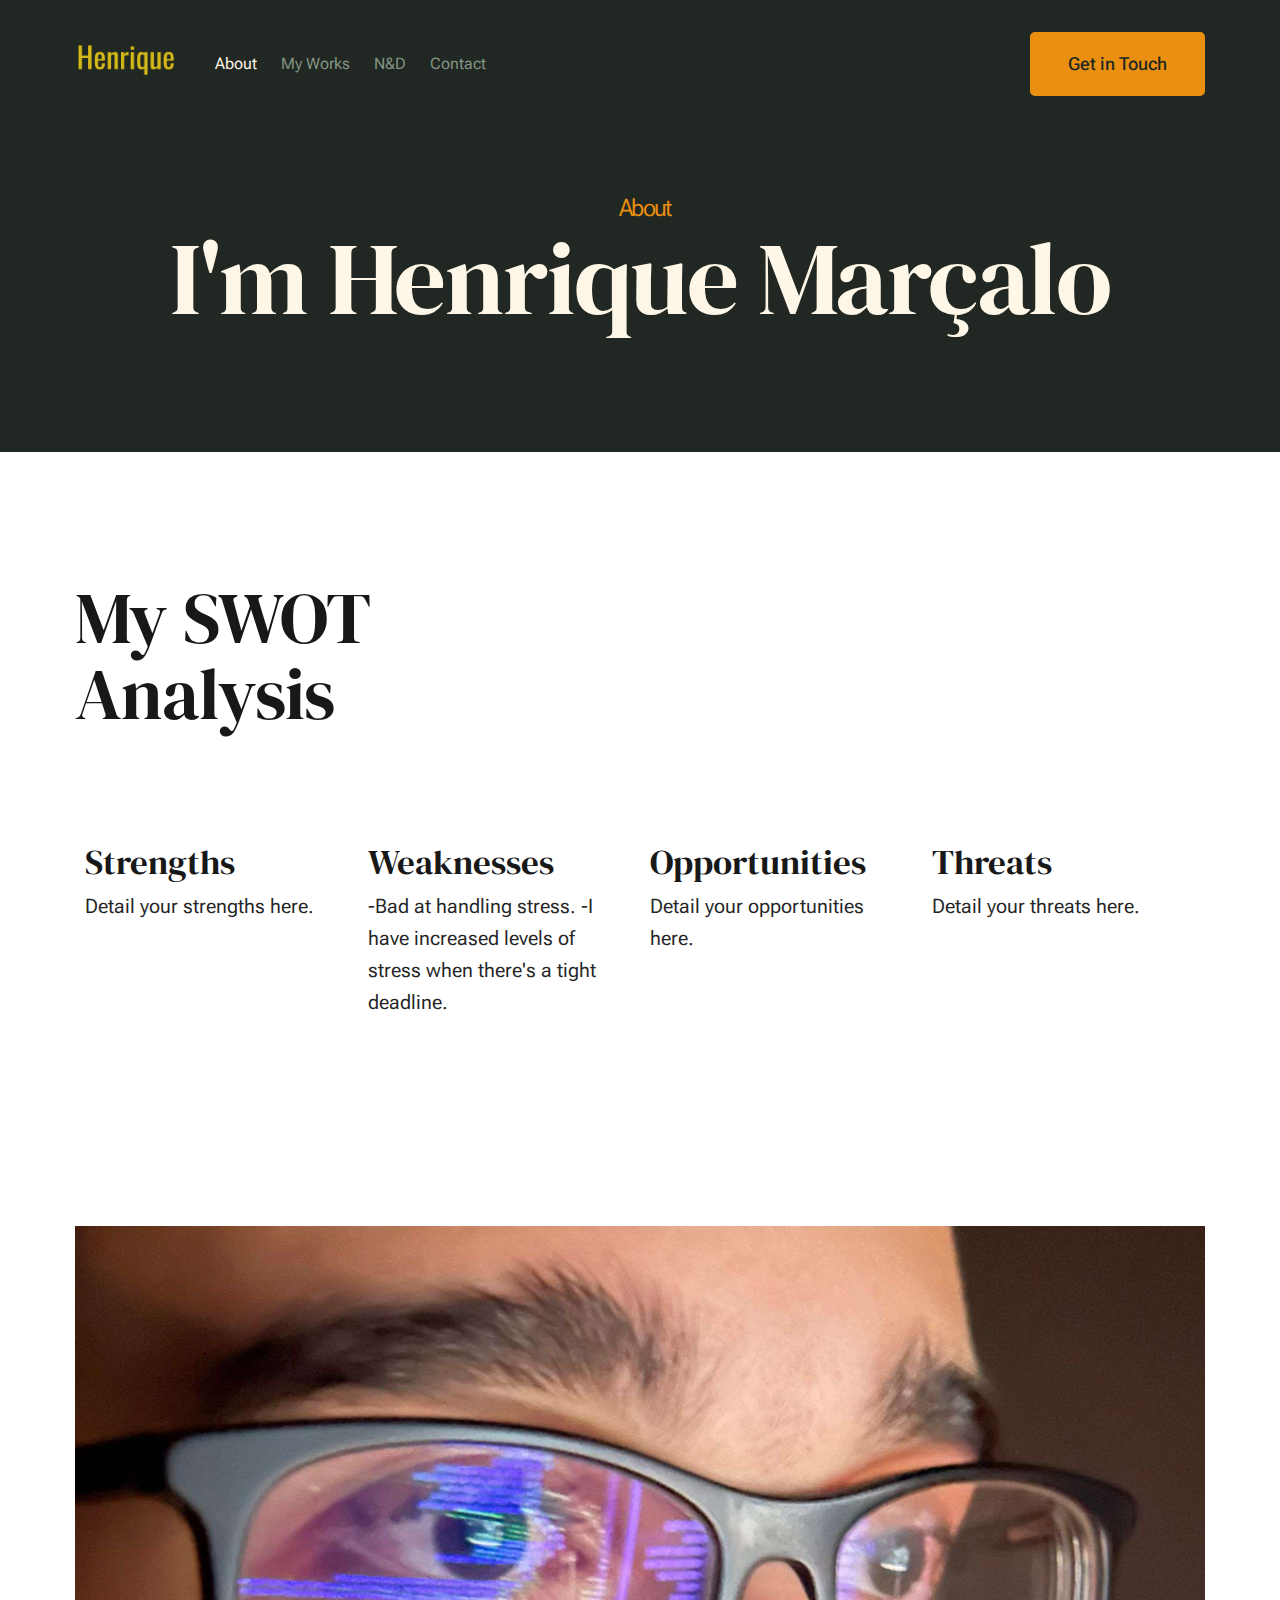
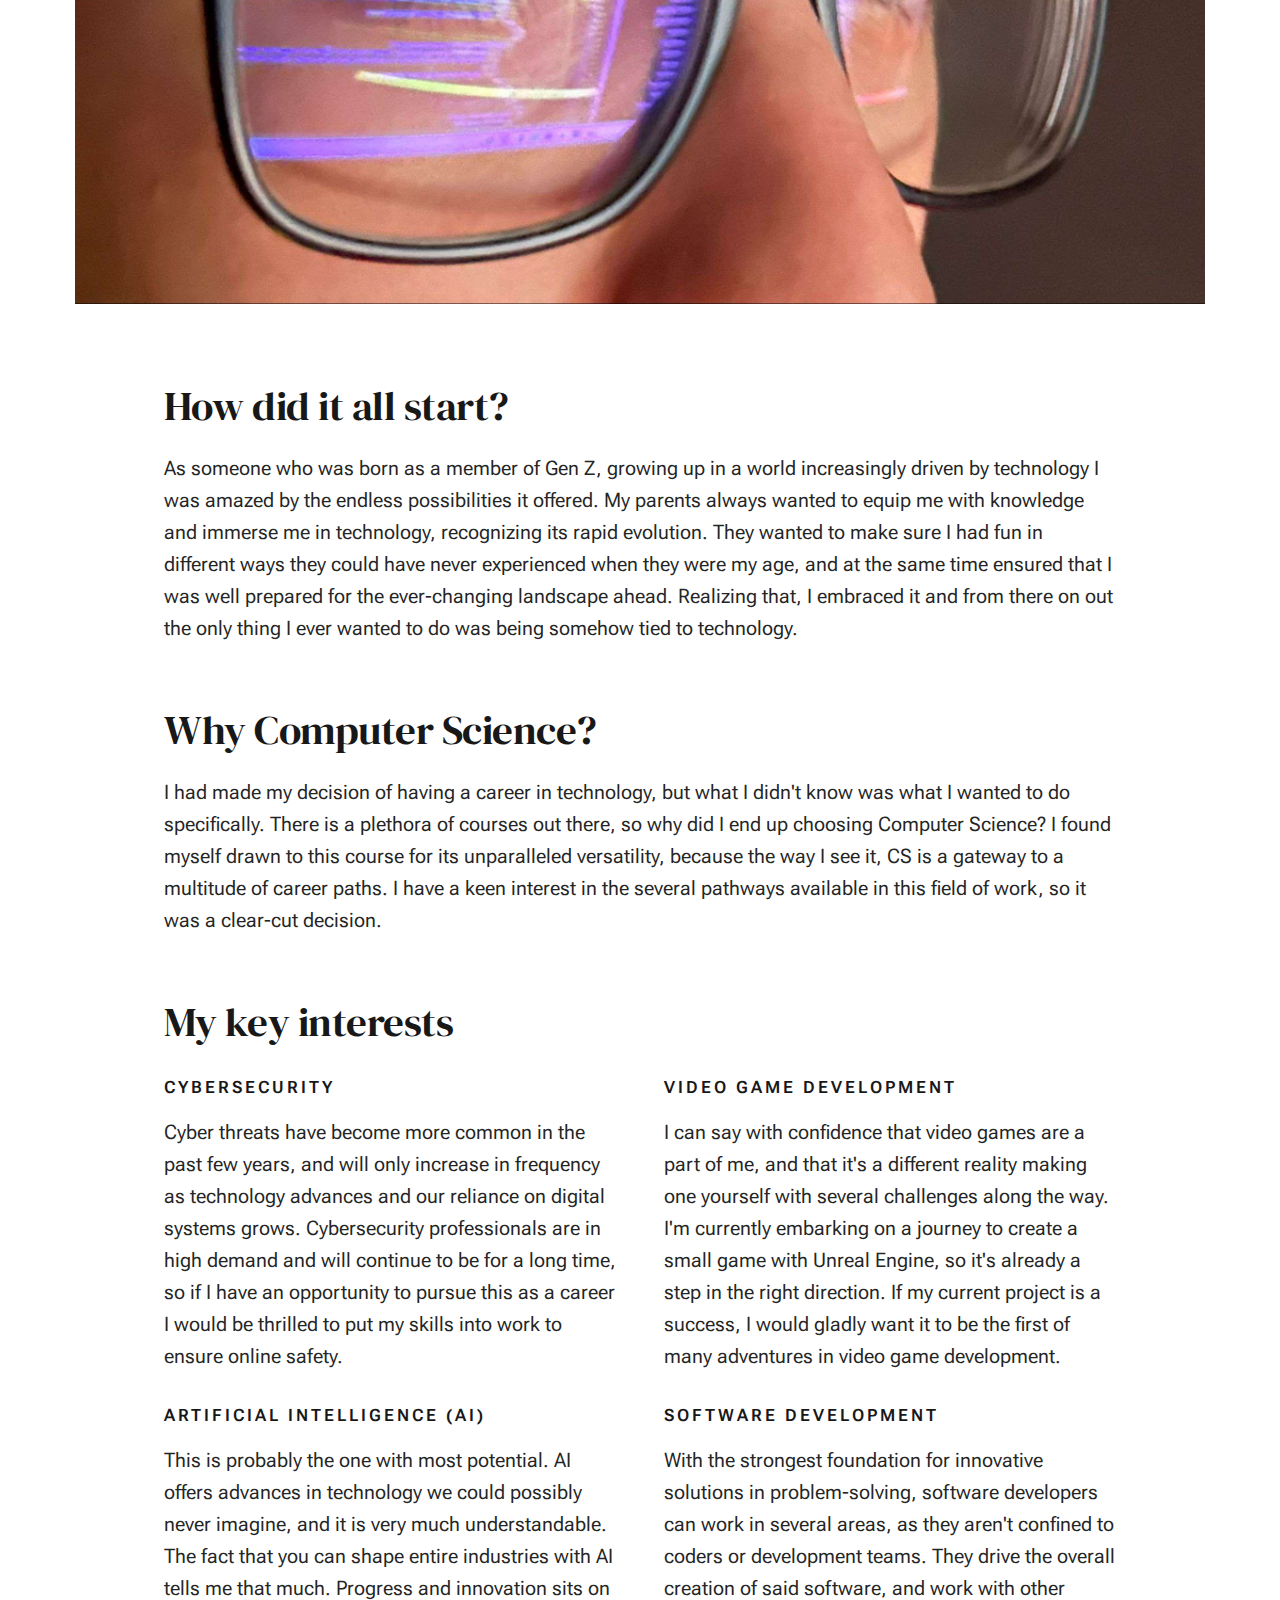
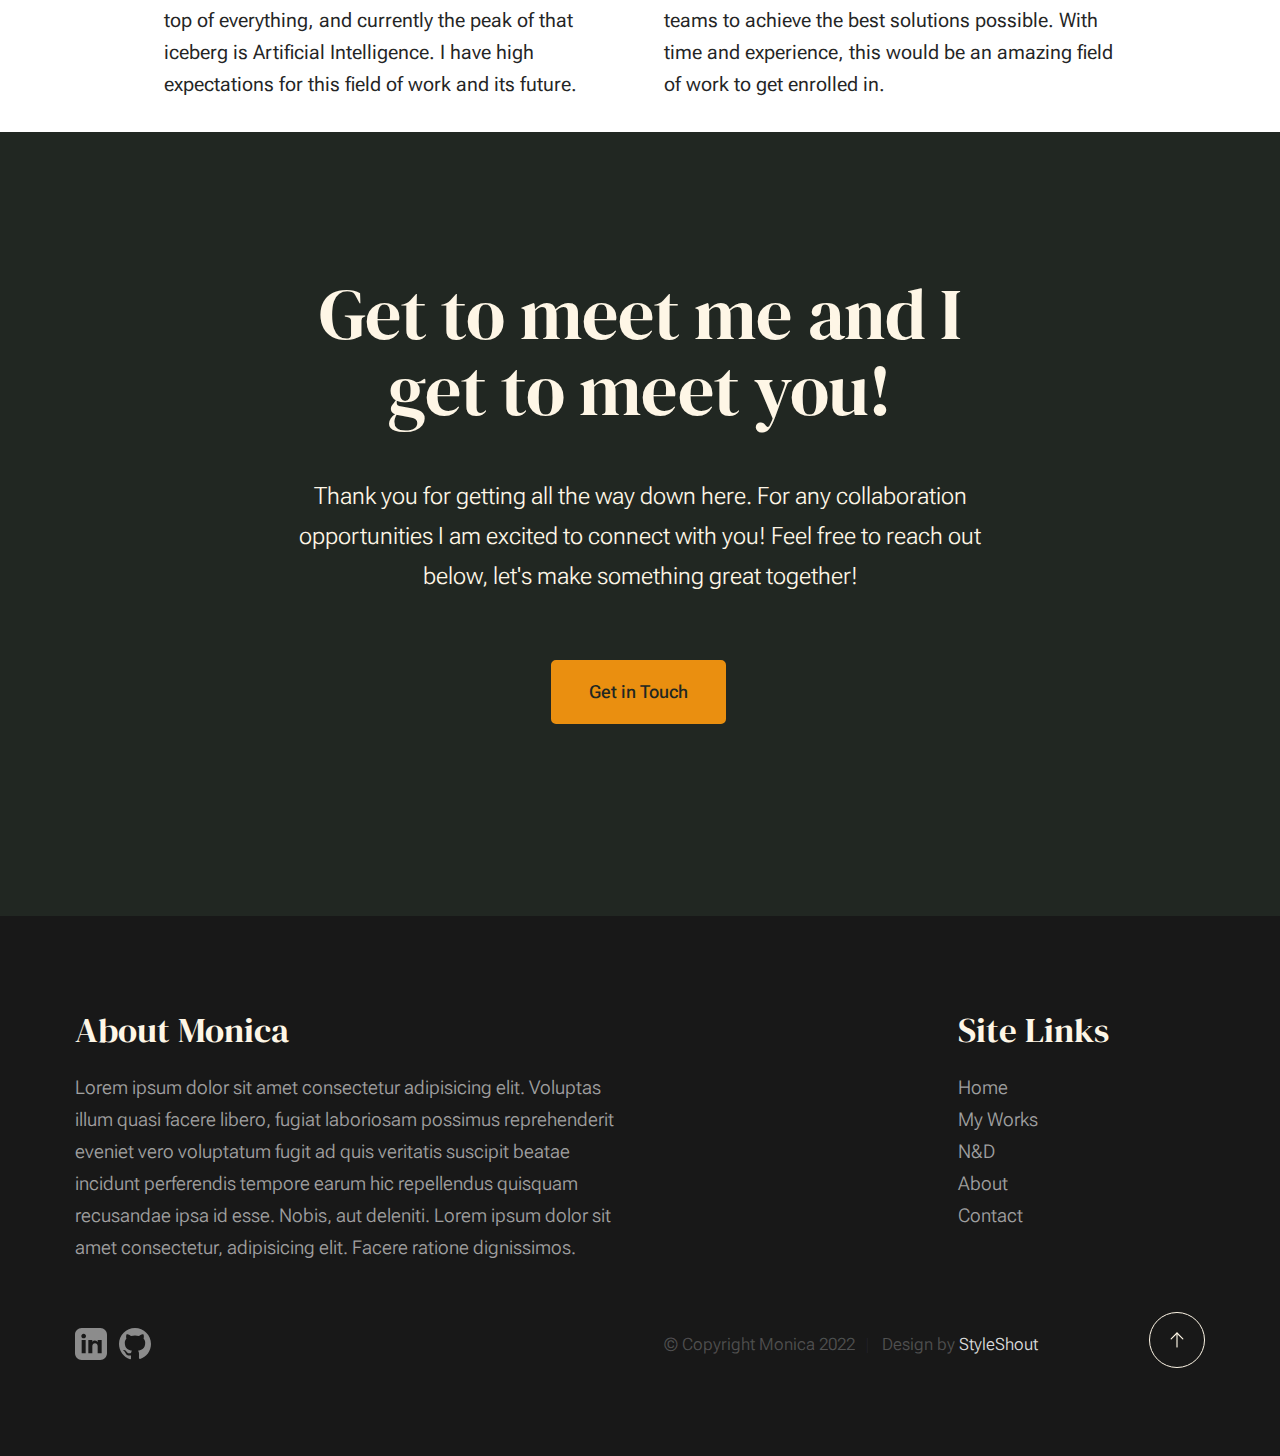
==== about.html @ d7e89bdd "Update about.html" ====
<!DOCTYPE html>
<html lang="en" class="no-js" >
<head>

    <!--- basic page needs
    ================================================== -->
    <meta charset="utf-8">
    <meta name="viewport" content="width=device-width, initial-scale=1">
    <title>About - Henrique</title>

    <script>
        document.documentElement.classList.remove('no-js');
        document.documentElement.classList.add('js');
    </script>

    <!-- CSS
    ================================================== -->
    <link rel="stylesheet" href="css/vendor.css">
    <link rel="stylesheet" href="css/styles.css">

    <!-- favicons
    ================================================== -->
    <link rel="apple-touch-icon" sizes="180x180" href="apple-touch-icon.png">
    <link rel="icon" type="image/png" sizes="32x32" href="favicon-32x32.png">
    <link rel="icon" type="image/png" sizes="16x16" href="favicon-16x16.png">
    <link rel="manifest" href="site.webmanifest">

</head>


<body id="top">


    <!-- preloader
    ================================================== -->
    <div id="preloader">
        <div id="loader" class="dots-fade">
            <div></div>
            <div></div>
            <div></div>
        </div>
    </div>


    <!-- page wrap
    ================================================== -->
    <div id="page" class="s-pagewrap">


        <!-- # site header 
        ================================================== -->
        <header class="s-header">

            <div class="row s-header__inner width-sixteen-col">

                <div class="s-header__block">
                    <div class="s-header__logo">
                        <a class="logo" href="index.html">
                            <img src="logo.png" alt="Homepage">
                        </a>
                    </div>

                    <a class="s-header__menu-toggle" href="#0"><span>Menu</span></a>
                </div> <!-- end s-header__block -->

                <nav class="s-header__nav">
    
                    <ul class="s-header__menu-links">
                        <li class="current"><a href="about.html">About</a></li>
                        <li><a href="services.html">My Works</a></li>
                        <li><a href="blog.html">N&D</a></li>
                        <li><a href="contact.html">Contact</a></li>
                    </ul> <!-- s-header__menu-links -->

                    <div class="s-header__contact">
                        <a href="contact.html" class="btn btn--primary s-header__contact-btn">Get in Touch</a>                        
                    </div> <!-- s-header__contact -->
    
                </nav> <!-- end s-header__nav -->

            </div> <!-- end s-header__inner -->

        </header> <!-- end s-header -->


        <!-- # site main content
        ================================================== -->
      <section id="content" class="s-content">

    <section class="s-pageheader pageheader">
        <div class="row">
            <div class="column xl-12">
                <h1 class="page-title">
                    <span class="page-title__small-type text-pretitle">About</span>
                    I'm Henrique Marçalo
                </h1>
            </div>
        </div>
    </section> <!-- end pageheader --> 
          
   <section id="content" class="s-content">
    <section class="s-pagecontent pagecontent">

        <div class="row pageintro">
            <div class="column xl-6 lg-12">
                <h2 class="text-display-title">My SWOT Analysis</h2>
            </div>
            <div class="column xl-12 lg-12">
                <div class="swot-container">
                    <div class="swot-column">
                        <h3>Strengths</h3>
                        <p>Detail your strengths here.</p>
                    </div>
                    <div class="swot-column">
                        <h3>Weaknesses</h3>
                        <p>-Bad at handling stress.
                           -I have increased levels of stress
                            when there's a tight deadline.
                        </p>
                    </div>
                    <div class="swot-column">
                        <h3>Opportunities</h3>
                        <p>Detail your opportunities here.</p>
                    </div>
                    <div class="swot-column">
                        <h3>Threats</h3>
                        <p>Detail your threats here.</p>
                    </div>
                </div>
            </div>                       
        </div> <!-- end pageintro -->   
</section> <!-- end content -->

<style>
    .swot-container {
        display: flex;
        justify-content: space-between;
    }
    .swot-column {
        flex: 1;
        margin: 0 10px;
    }
    .swot-column h3 {
        margin-bottom: 10px;
    }
</style>
       </section> <!-- end pagecontent -->
                    
                    <div class="row pagemedia">
                        <d class="column xl-12">
                            <figure class="page-media">                                
                                <img src="code-1200.jpg" 
                                     srcset="code-2400.jpg 2400w, 
                                             code-1200.jpg 1200w, 
                                             code-600.jpg 600w" sizes="(max-width: 2400px) 100vw, 2400px" alt="">
                            </figure>
                        </d>
                    </div> <!-- end pagemedia -->

                    <div class="row width-narrower pagemain">
                        <div class="column xl-12"> 

                            <h2>How did it all start?</h2>
                            <p>
                            As someone who was born as a member of Gen Z, growing up in a world increasingly driven by technology I was amazed by the endless possibilities it offered.
                            My parents always wanted to equip me with knowledge and immerse me in technology, recognizing its rapid evolution. They wanted to make sure I had fun in
                            different ways they could have never experienced when they were my age, and at the same time ensured that I was well prepared for the ever-changing landscape ahead. 
                            Realizing that, I embraced it and from there on out the only thing I ever wanted to do was being somehow tied to technology.
                            </p>

                            
                            <h2>Why Computer Science?</h2>
                            <p>
                            I had made my decision of having a career in technology, but what I didn't know was what I wanted to do specifically. There is a plethora 
                            of courses out there, so why did I end up choosing Computer Science? I found myself drawn to this course for its unparalleled 
                            versatility, because the way I see it, CS is a gateway to a multitude of career paths. I have a keen interest in the several
                            pathways available in this field of work, so it was a clear-cut decision.
                            </p>
                            
                            <h2 class="u-add-bottom">My key interests</h2>

                            <div class="grid-list-items list-items">
                                <div class="grid-list-items__item list-items__item u-remove-bottom">
                                    <div class="list-items__item-header">
                                        <h6 class="list-items__item-small-title">Cybersecurity</h6>
                                    </div>
                                    <p>
                                    Cyber threats have become more common in the past few years, and will only increase in frequency
                                    as technology advances and our reliance on digital systems grows. Cybersecurity professionals are
                                    in high demand and will continue to be for a long time, so if I have an opportunity to pursue this as
                                    a career I would be thrilled to put my skills into work to ensure online safety.
                                    </p>
                                </div>
                                <div class="grid-list-items__item list-items__item u-remove-bottom">
                                    <div class="list-items__item-header">
                                        <h6 class="list-items__item-small-title">Video game Development</h6>
                                    </div>
                                    <p> 
                                    I can say with confidence that video games are a part of me, and that it's a different reality making one yourself with several challenges along the way.
                                    I'm currently embarking on a journey to create a small game with Unreal Engine, so it's already a step in the right
                                    direction. If my current project is a success, I would gladly want it to be the first of
                                    many adventures in video game development. 
                                    </p>
                                </div>
                                <div class="grid-list-items__item list-items__item u-remove-bottom">
                                    <div class="list-items__item-header">
                                        <h6 class="list-items__item-small-title">Artificial Intelligence (AI)</h6>
                                    </div>
                                    <p>
                                    This is probably the one with most potential. AI offers advances in technology we could possibly never imagine, and it is very much
                                    understandable. The fact that you can shape entire industries with AI tells me that much. Progress and innovation sits
                                    on top of everything, and currently the peak of that iceberg is Artificial Intelligence. I have high expectations for this field
                                    of work and its future. 
                                    </p>
                                </div>
                                <div class="grid-list-items__item list-items__item u-remove-bottom">
                                    <div class="list-items__item-header">
                                        <h6 class="list-items__item-small-title">Software Development</h6>
                                    </div>
                                    <p>
                                    With the strongest foundation for innovative solutions in problem-solving, software developers can work in several areas, 
                                    as they aren't confined to coders or development teams. They drive the overall creation of said software, and work with other teams
                                    to achieve the best solutions possible. With time and experience, this would be an amazing field of work to get enrolled in.    
                                    </p>
                                </div>
                            </div> <!--grid-list-items -->
                        </div> <!-- end grid-block-->
                    </div> <!-- end pagemain -->
                </section> <!-- pagecontent -->

        <section id="cta" class="s-cta">

            <div class="row row-x-center text-center">
                <div class="column xl-8 lg-12">

                    <div class="s-cta__content">
                        <h2 class="text-display-title">
                        Get to meet me and I get to meet you!
                        </h2>
                        <p class="lead">
                        Thank you for getting all the way down here. For any collaboration opportunities I am excited to connect with you! Feel free to reach out below, let's make something great together!
                            <p>
                            </br>
                            <a href="contact.html" class="btn btn--primary">Get in Touch</a>
                    </div>
                </div>
            </div>
          </br>
        </section> <!-- end s-cta -->
        <!-- # footer 
        ================================================== -->
        <footer class="s-footer">
            <div class="row s-footer__content">
                <div class="column xl-9 lg-9 md-12 s-footer__block s-footer__about">                    
                    <h3>About Monica</h3>
                    <p>
                    Lorem ipsum dolor sit amet consectetur adipisicing elit. Voluptas illum quasi facere libero, 
                    fugiat laboriosam possimus reprehenderit eveniet vero voluptatum fugit ad quis veritatis suscipit beatae 
                    incidunt perferendis tempore earum hic repellendus quisquam recusandae ipsa id esse. Nobis, aut deleniti.
                    Lorem ipsum dolor sit amet consectetur, adipisicing elit. Facere ratione dignissimos.
                    </p>               
                </div>                
                <div class="column xl-3 lg-3 md-6 s-footer__block s-footer__about">
                    <h3>Site Links</h3>
                    <ul class="link-list">
                        <li><a href="index.html">Home</a></li>
                        <li><a href="services.html">My Works</a></li>
                        <li><a href="blog.html">N&D</a></li>
                        <li><a href="about.html">About</a></li>
                        <li><a href="contact.html">Contact</a></li>
                    </ul>
                </div>
             </div>        
            <div class="row s-footer__bottom">
                <div class="column xl-6 lg-12">
                    <ul class="s-footer__social social-list">
                        </li>
                        <li>
                            <a href="https://www.linkedin.com/in/henrique-marçalo-28385030a">
                                <svg xmlns="http://www.w3.org/2000/svg" viewBox="0 0 24 24" width="24" height="24" fill="#0077B5">
                                <path d="M19 0h-14c-2.76 0-5 2.24-5 5v14c0 2.76 2.24 5 5 5h14c2.76 0 5-2.24 5-5v-14c0-2.76-2.24-5-5-5zm-11 19h-3v-10h3v10zm-1.5-11.25c-.97 0-1.75-.78-1.75-1.75s.78-1.75 1.75-1.75 1.75.78 1.75 1.75-.78 1.75-1.75 1.75zm13.5 11.25h-3v-5.5c0-1.1-.9-2-2-2s-2 .9-2 2v5.5h-3v-10h3v1.5c.9-1.4 2.64-1.5 4 0v-1.5h3v10z"/>
                                </svg>
                                <span class="u-screen-reader-text">Linkedin</span>
                            </a>
                        </li>
                        <li>
                            <a href="https://github.com/HenriqueMarcalo">
                                <svg xmlns="http://www.w3.org/2000/svg" viewBox="0 0 24 24" width="24" height="24" fill="#181717">
                                <path d="M12 0C5.37 0 0 5.37 0 12c0 5.3 3.438 9.8 8.205 11.387.6.112.82-.262.82-.583 0-.287-.012-1.243-.017-2.252-3.338.727-4.042-1.61-4.042-1.61-.546-1.388-1.333-1.758-1.333-1.758-1.09-.745.082-.73.082-.73 1.205.085 1.84 1.238 1.84 1.238 1.07 1.835 2.807 1.305 3.492.998.108-.776.418-1.306.762-1.606-2.665-.3-5.467-1.334-5.467-5.933 0-1.31.47-2.382 1.236-3.222-.124-.303-.536-1.523.117-3.176 0 0 1.008-.322 3.3 1.23.96-.267 1.984-.4 3.005-.404 1.02.004 2.045.137 3.005.404 2.29-1.552 3.297-1.23 3.297-1.23.655 1.653.243 2.873.12 3.176.77.84 1.235 1.912 1.235 3.222 0 4.61-2.806 5.63-5.478 5.922.43.372.815 1.102.815 2.222 0 1.606-.014 2.896-.014 3.29 0 .324.216.698.825.581C20.565 21.796 24 17.297 24 12 24 5.37 18.63 0 12 0z"/>
                                </svg>
                                <span class="u-screen-reader-text">GitHub</span>
                            </a>
                        </li>
                        </li>
                    </ul> <!-- end s-footer__social -->
                </div>
                <div class="column xl-6 lg-12">
                    <p class="ss-copyright">
                        <span>© Copyright Monica 2022</span> 
                        <span>Design by <a href="https://www.styleshout.com/">StyleShout</a></span>
                    </p>
                </div>

                <div class="ss-go-top">
                    <a class="smoothscroll" title="Back to Top" href="#top">
                        <svg xmlns="http://www.w3.org/2000/svg" viewBox="0 0 24 24" width="36" height="36" fill="none" stroke="#ffffff" stroke-width="1" stroke-linecap="round" stroke-linejoin="round">&lt;!--!  Atomicons Free 1.00 by @atisalab License - https://atomicons.com/license/ (Icons: CC BY 4.0) Copyright 2021 Atomicons --&gt;<polyline points="17 11 12 6 7 11"></polyline><line x1="12" y1="18" x2="12" y2="6"></line></svg>
                    </a>
                </div> <!-- end ss-go-top -->
            </div>      
        </footer> <!-- end s-footer -->
    </div> <!-- end page-wrap -->

    <!-- Java Script
    ================================================== -->
    <script src="js/plugins.js"></script>
    <script src="js/main.js"></script>

</body>
</html>
---- css/vendor.css ----
/* ===================================================================
 * Monica Third-party Stylesheets
 * Template Ver. 1.0.0
 * 12-13-2022
 * -------------------------------------------------------------------
 *
 * TOC:
 * # PrismJS
 * # Swiper
 *
 * ------------------------------------------------------------------- */


/* ===================================================================
 * # PrismJS 1.20.0
 *   https://prismjs.com/download.html#themes=prism-okaidia&languages=markup+css+clike+javascript+markup-templating+php 
 *   
 *   okaidia theme for JavaScript, CSS and HTML
 *   Loosely based on Monokai textmate theme by http://www.monokai.nl/
 *   @author ocodia
 * ------------------------------------------------------------------- */
code[class*=language-],
pre[class*=language-] {
  color          : #f8f8f2;
  background     : none;
  text-shadow    : 0 1px rgba(0, 0, 0, 0.3);
  font-family    : var(--font-mono);
  font-size      : calc(var(--text-size) * 0.9444);
  text-align     : left;
  white-space    : pre;
  word-spacing   : normal;
  word-break     : normal;
  word-wrap      : normal;
  line-height    : var(--vspace-1);
  -moz-tab-size  : 4;
  -o-tab-size    : 4;
  tab-size       : 4;
  -webkit-hyphens: none;
  -ms-hyphens    : none;
  hyphens        : none;
}

/* Code blocks */
pre[class*=language-] {
  padding : var(--vspace-0_5) 0 var(--vspace-1);
  margin  : var(--vspace-1) 0;
  overflow: auto;
}

:not(pre)>code[class*=language-],
pre[class*=language-] {
  background: #272822;
}

/* Inline code */
:not(pre)>code[class*=language-] {
  padding    : 0.1em;
  white-space: normal;
}

.token.comment,
.token.prolog,
.token.doctype,
.token.cdata {
  color: slategray;
}

.token.punctuation {
  color: #f8f8f2;
}

.token.namespace {
  opacity: 0.7;
}

.token.property,
.token.tag,
.token.constant,
.token.symbol,
.token.deleted {
  color: #f92672;
}

.token.boolean,
.token.number {
  color: #ae81ff;
}

.token.selector,
.token.attr-name,
.token.string,
.token.char,
.token.builtin,
.token.inserted {
  color: #a6e22e;
}

.token.operator,
.token.entity,
.token.url,
.language-css .token.string,
.style .token.string,
.token.variable {
  color: #f8f8f2;
}

.token.atrule,
.token.attr-value,
.token.function,
.token.class-name {
  color: #e6db74;
}

.token.keyword {
  color: #66d9ef;
}

.token.regex,
.token.important {
  color: #fd971f;
}

.token.important,
.token.bold {
  font-weight: bold;
}

.token.italic {
  font-style: italic;
}

.token.entity {
  cursor: help;
}



/* ===================================================================
 * # Swiper 6.4.5
 *   Most modern mobile touch slider and framework with hardware accelerated transitions
 *   https://swiperjs.com
 *
 *   Copyright 2014-2020 Vladimir Kharlampidi
 *
 *   Released under the MIT License
 *
 *   Released on: December 18, 2020
 * ------------------------------------------------------------------- */
@font-face {
  font-family: "swiper-icons";
  src        : url("data:application/font-woff;charset=utf-8;base64, [base64]//wADZ2x5ZgAAAywAAADMAAAD2MHtryVoZWFkAAABbAAAADAAAAA2E2+eoWhoZWEAAAGcAAAAHwAAACQC9gDzaG10eAAAAigAAAAZAAAArgJkABFsb2NhAAAC0AAAAFoAAABaFQAUGG1heHAAAAG8AAAAHwAAACAAcABAbmFtZQAAA/gAAAE5AAACXvFdBwlwb3N0AAAFNAAAAGIAAACE5s74hXjaY2BkYGAAYpf5Hu/j+W2+MnAzMYDAzaX6QjD6/4//Bxj5GA8AuRwMYGkAPywL13jaY2BkYGA88P8Agx4j+/8fQDYfA1AEBWgDAIB2BOoAeNpjYGRgYNBh4GdgYgABEMnIABJzYNADCQAACWgAsQB42mNgYfzCOIGBlYGB0YcxjYGBwR1Kf2WQZGhhYGBiYGVmgAFGBiQQkOaawtDAoMBQxXjg/wEGPcYDDA4wNUA2CCgwsAAAO4EL6gAAeNpj2M0gyAACqxgGNWBkZ2D4/wMA+xkDdgAAAHjaY2BgYGaAYBkGRgYQiAHyGMF8FgYHIM3DwMHABGQrMOgyWDLEM1T9/w8UBfEMgLzE////P/5//f/V/xv+r4eaAAeMbAxwIUYmIMHEgKYAYjUcsDAwsLKxc3BycfPw8jEQA/[base64]/uznmfPFBNODM2K7MTQ45YEAZqGP81AmGGcF3iPqOop0r1SPTaTbVkfUe4HXj97wYE+yNwWYxwWu4v1ugWHgo3S1XdZEVqWM7ET0cfnLGxWfkgR42o2PvWrDMBSFj/IHLaF0zKjRgdiVMwScNRAoWUoH78Y2icB/yIY09An6AH2Bdu/UB+yxopYshQiEvnvu0dURgDt8QeC8PDw7Fpji3fEA4z/PEJ6YOB5hKh4dj3EvXhxPqH/SKUY3rJ7srZ4FZnh1PMAtPhwP6fl2PMJMPDgeQ4rY8YT6Gzao0eAEA409DuggmTnFnOcSCiEiLMgxCiTI6Cq5DZUd3Qmp10vO0LaLTd2cjN4fOumlc7lUYbSQcZFkutRG7g6JKZKy0RmdLY680CDnEJ+UMkpFFe1RN7nxdVpXrC4aTtnaurOnYercZg2YVmLN/d/gczfEimrE/fs/bOuq29Zmn8tloORaXgZgGa78yO9/cnXm2BpaGvq25Dv9S4E9+5SIc9PqupJKhYFSSl47+Qcr1mYNAAAAeNptw0cKwkAAAMDZJA8Q7OUJvkLsPfZ6zFVERPy8qHh2YER+3i/BP83vIBLLySsoKimrqKqpa2hp6+jq6RsYGhmbmJqZSy0sraxtbO3sHRydnEMU4uR6yx7JJXveP7WrDycAAAAAAAH//wACeNpjYGRgYOABYhkgZgJCZgZNBkYGLQZtIJsFLMYAAAw3ALgAeNolizEKgDAQBCchRbC2sFER0YD6qVQiBCv/H9ezGI6Z5XBAw8CBK/m5iQQVauVbXLnOrMZv2oLdKFa8Pjuru2hJzGabmOSLzNMzvutpB3N42mNgZGBg4GKQYzBhYMxJLMlj4GBgAYow/P/PAJJhLM6sSoWKfWCAAwDAjgbRAAB42mNgYGBkAIIbCZo5IPrmUn0hGA0AO8EFTQAA") format("woff");
  font-weight: 400;
  font-style : normal;
}

:root {
  --swiper-theme-color: #007aff;
}

.swiper-container {
  margin-left : auto;
  margin-right: auto;
  position    : relative;
  overflow    : hidden;
  list-style  : none;
  padding     : 0;
  /* Fix of Webkit flickering */
  z-index     : 1;
}

.swiper-container-vertical>.swiper-wrapper {
  flex-direction: column;
}

.swiper-wrapper {
  position           : relative;
  width              : 100%;
  height             : 100%;
  z-index            : 1;
  display            : flex;
  transition-property: transform;
  box-sizing         : content-box;
}

.swiper-container-android .swiper-slide,
.swiper-wrapper {
  transform: translate3d(0px, 0, 0);
}

.swiper-container-multirow>.swiper-wrapper {
  flex-wrap: wrap;
}

.swiper-container-multirow-column>.swiper-wrapper {
  flex-wrap     : wrap;
  flex-direction: column;
}

.swiper-container-free-mode>.swiper-wrapper {
  transition-timing-function: ease-out;
  margin                    : 0 auto;
}

.swiper-slide {
  flex-shrink        : 0;
  width              : 100%;
  height             : 100%;
  position           : relative;
  transition-property: transform;
}

.swiper-slide-invisible-blank {
  visibility: hidden;
}

/* Auto Height */
.swiper-container-autoheight,
.swiper-container-autoheight .swiper-slide {
  height: auto;
}

.swiper-container-autoheight .swiper-wrapper {
  align-items        : flex-start;
  transition-property: transform, height;
}

/* 3D Effects */
.swiper-container-3d {
  perspective: 1200px;
}

.swiper-container-3d .swiper-wrapper,
.swiper-container-3d .swiper-slide,
.swiper-container-3d .swiper-slide-shadow-left,
.swiper-container-3d .swiper-slide-shadow-right,
.swiper-container-3d .swiper-slide-shadow-top,
.swiper-container-3d .swiper-slide-shadow-bottom,
.swiper-container-3d .swiper-cube-shadow {
  transform-style: preserve-3d;
}

.swiper-container-3d .swiper-slide-shadow-left,
.swiper-container-3d .swiper-slide-shadow-right,
.swiper-container-3d .swiper-slide-shadow-top,
.swiper-container-3d .swiper-slide-shadow-bottom {
  position      : absolute;
  left          : 0;
  top           : 0;
  width         : 100%;
  height        : 100%;
  pointer-events: none;
  z-index       : 10;
}

.swiper-container-3d .swiper-slide-shadow-left {
  background-image: linear-gradient(to left, rgba(0, 0, 0, 0.5), rgba(0, 0, 0, 0));
}

.swiper-container-3d .swiper-slide-shadow-right {
  background-image: linear-gradient(to right, rgba(0, 0, 0, 0.5), rgba(0, 0, 0, 0));
}

.swiper-container-3d .swiper-slide-shadow-top {
  background-image: linear-gradient(to top, rgba(0, 0, 0, 0.5), rgba(0, 0, 0, 0));
}

.swiper-container-3d .swiper-slide-shadow-bottom {
  background-image: linear-gradient(to bottom, rgba(0, 0, 0, 0.5), rgba(0, 0, 0, 0));
}

/* CSS Mode */
.swiper-container-css-mode>.swiper-wrapper {
  overflow          : auto;
  scrollbar-width   : none;
  /* For Firefox */
  -ms-overflow-style: none;
  /* For Internet Explorer and Edge */
}

.swiper-container-css-mode>.swiper-wrapper::-webkit-scrollbar {
  display: none;
}

.swiper-container-css-mode>.swiper-wrapper>.swiper-slide {
  scroll-snap-align: start start;
}

.swiper-container-horizontal.swiper-container-css-mode>.swiper-wrapper {
  -ms-scroll-snap-type: x mandatory;
  scroll-snap-type    : x mandatory;
}

.swiper-container-vertical.swiper-container-css-mode>.swiper-wrapper {
  -ms-scroll-snap-type: y mandatory;
  scroll-snap-type    : y mandatory;
}

:root {
  --swiper-navigation-size   : 44px;
  /*
    --swiper-navigation-color: var(--swiper-theme-color);
    */
}

.swiper-button-prev,
.swiper-button-next {
  position       : absolute;
  top            : 50%;
  width          : calc(var(--swiper-navigation-size) / 44 * 27);
  height         : var(--swiper-navigation-size);
  margin-top     : calc(-1 * var(--swiper-navigation-size) / 2);
  z-index        : 10;
  cursor         : pointer;
  display        : flex;
  align-items    : center;
  justify-content: center;
  color          : var(--swiper-navigation-color, var(--swiper-theme-color));
}

.swiper-button-prev.swiper-button-disabled,
.swiper-button-next.swiper-button-disabled {
  opacity       : 0.35;
  cursor        : auto;
  pointer-events: none;
}

.swiper-button-prev:after,
.swiper-button-next:after {
  font-family   : swiper-icons;
  font-size     : var(--swiper-navigation-size);
  text-transform: none !important;
  letter-spacing: 0;
  text-transform: none;
  font-variant  : initial;
  line-height   : 1;
}

.swiper-button-prev,
.swiper-container-rtl .swiper-button-next {
  left : 10px;
  right: auto;
}

.swiper-button-prev:after,
.swiper-container-rtl .swiper-button-next:after {
  content: "prev";
}

.swiper-button-next,
.swiper-container-rtl .swiper-button-prev {
  right: 10px;
  left : auto;
}

.swiper-button-next:after,
.swiper-container-rtl .swiper-button-prev:after {
  content: "next";
}

.swiper-button-prev.swiper-button-white,
.swiper-button-next.swiper-button-white {
  --swiper-navigation-color: #ffffff;
}

.swiper-button-prev.swiper-button-black,
.swiper-button-next.swiper-button-black {
  --swiper-navigation-color: #000000;
}

.swiper-button-lock {
  display: none;
}

:root {
  /*
    --swiper-pagination-color: var(--swiper-theme-color);
    */
}

.swiper-pagination {
  position  : absolute;
  text-align: center;
  transition: 300ms opacity;
  transform : translate3d(0, 0, 0);
  z-index   : 10;
}

.swiper-pagination.swiper-pagination-hidden {
  opacity: 0;
}

/* Common Styles */
.swiper-pagination-fraction,
.swiper-pagination-custom,
.swiper-container-horizontal>.swiper-pagination-bullets {
  bottom: 10px;
  left  : 0;
  width : 100%;
}

/* Bullets */
.swiper-pagination-bullets-dynamic {
  overflow : hidden;
  font-size: 0;
}

.swiper-pagination-bullets-dynamic .swiper-pagination-bullet {
  transform: scale(0.33);
  position : relative;
}

.swiper-pagination-bullets-dynamic .swiper-pagination-bullet-active {
  transform: scale(1);
}

.swiper-pagination-bullets-dynamic .swiper-pagination-bullet-active-main {
  transform: scale(1);
}

.swiper-pagination-bullets-dynamic .swiper-pagination-bullet-active-prev {
  transform: scale(0.66);
}

.swiper-pagination-bullets-dynamic .swiper-pagination-bullet-active-prev-prev {
  transform: scale(0.33);
}

.swiper-pagination-bullets-dynamic .swiper-pagination-bullet-active-next {
  transform: scale(0.66);
}

.swiper-pagination-bullets-dynamic .swiper-pagination-bullet-active-next-next {
  transform: scale(0.33);
}

.swiper-pagination-bullet {
  width        : 8px;
  height       : 8px;
  display      : inline-block;
  border-radius: 100%;
  background   : #000;
  opacity      : 0.2;
}

button.swiper-pagination-bullet {
  border            : none;
  margin            : 0;
  padding           : 0;
  box-shadow        : none;
  -webkit-appearance: none;
  -moz-appearance   : none;
  appearance        : none;
}

.swiper-pagination-clickable .swiper-pagination-bullet {
  cursor: pointer;
}

.swiper-pagination-bullet-active {
  opacity   : 1;
  background: var(--swiper-pagination-color, var(--swiper-theme-color));
}

.swiper-container-vertical>.swiper-pagination-bullets {
  right    : 10px;
  top      : 50%;
  transform: translate3d(0px, -50%, 0);
}

.swiper-container-vertical>.swiper-pagination-bullets .swiper-pagination-bullet {
  margin : 6px 0;
  display: block;
}

.swiper-container-vertical>.swiper-pagination-bullets.swiper-pagination-bullets-dynamic {
  top      : 50%;
  transform: translateY(-50%);
  width    : 8px;
}

.swiper-container-vertical>.swiper-pagination-bullets.swiper-pagination-bullets-dynamic .swiper-pagination-bullet {
  display   : inline-block;
  transition: 200ms transform, 200ms top;
}

.swiper-container-horizontal>.swiper-pagination-bullets .swiper-pagination-bullet {
  margin: 0 4px;
}

.swiper-container-horizontal>.swiper-pagination-bullets.swiper-pagination-bullets-dynamic {
  left       : 50%;
  transform  : translateX(-50%);
  white-space: nowrap;
}

.swiper-container-horizontal>.swiper-pagination-bullets.swiper-pagination-bullets-dynamic .swiper-pagination-bullet {
  transition: 200ms transform, 200ms left;
}

.swiper-container-horizontal.swiper-container-rtl>.swiper-pagination-bullets-dynamic .swiper-pagination-bullet {
  transition: 200ms transform, 200ms right;
}

/* Progress */
.swiper-pagination-progressbar {
  background: rgba(0, 0, 0, 0.25);
  position  : absolute;
}

.swiper-pagination-progressbar .swiper-pagination-progressbar-fill {
  background      : var(--swiper-pagination-color, var(--swiper-theme-color));
  position        : absolute;
  left            : 0;
  top             : 0;
  width           : 100%;
  height          : 100%;
  transform       : scale(0);
  transform-origin: left top;
}

.swiper-container-rtl .swiper-pagination-progressbar .swiper-pagination-progressbar-fill {
  transform-origin: right top;
}

.swiper-container-horizontal>.swiper-pagination-progressbar,
.swiper-container-vertical>.swiper-pagination-progressbar.swiper-pagination-progressbar-opposite {
  width : 100%;
  height: 4px;
  left  : 0;
  top   : 0;
}

.swiper-container-vertical>.swiper-pagination-progressbar,
.swiper-container-horizontal>.swiper-pagination-progressbar.swiper-pagination-progressbar-opposite {
  width : 4px;
  height: 100%;
  left  : 0;
  top   : 0;
}

.swiper-pagination-white {
  --swiper-pagination-color: #ffffff;
}

.swiper-pagination-black {
  --swiper-pagination-color: #000000;
}

.swiper-pagination-lock {
  display: none;
}

/* Scrollbar */
.swiper-scrollbar {
  border-radius   : 10px;
  position        : relative;
  -ms-touch-action: none;
  background      : rgba(0, 0, 0, 0.1);
}

.swiper-container-horizontal>.swiper-scrollbar {
  position: absolute;
  left    : 1%;
  bottom  : 3px;
  z-index : 50;
  height  : 5px;
  width   : 98%;
}

.swiper-container-vertical>.swiper-scrollbar {
  position: absolute;
  right   : 3px;
  top     : 1%;
  z-index : 50;
  width   : 5px;
  height  : 98%;
}

.swiper-scrollbar-drag {
  height       : 100%;
  width        : 100%;
  position     : relative;
  background   : rgba(0, 0, 0, 0.5);
  border-radius: 10px;
  left         : 0;
  top          : 0;
}

.swiper-scrollbar-cursor-drag {
  cursor: move;
}

.swiper-scrollbar-lock {
  display: none;
}

.swiper-zoom-container {
  width          : 100%;
  height         : 100%;
  display        : flex;
  justify-content: center;
  align-items    : center;
  text-align     : center;
}

.swiper-zoom-container>img,
.swiper-zoom-container>svg,
.swiper-zoom-container>canvas {
  max-width    : 100%;
  max-height   : 100%;
  -o-object-fit: contain;
  object-fit   : contain;
}

.swiper-slide-zoomed {
  cursor: move;
}

/* Preloader */
:root {
  /*
    --swiper-preloader-color: var(--swiper-theme-color);
    */
}

.swiper-lazy-preloader {
  width            : 42px;
  height           : 42px;
  position         : absolute;
  left             : 50%;
  top              : 50%;
  margin-left      : -21px;
  margin-top       : -21px;
  z-index          : 10;
  transform-origin : 50%;
  -webkit-animation: swiper-preloader-spin 1s infinite linear;
  animation        : swiper-preloader-spin 1s infinite linear;
  box-sizing       : border-box;
  border           : 4px solid var(--swiper-preloader-color, var(--swiper-theme-color));
  border-radius    : 50%;
  border-top-color : transparent;
}

.swiper-lazy-preloader-white {
  --swiper-preloader-color: #fff;
}

.swiper-lazy-preloader-black {
  --swiper-preloader-color: #000;
}

@-webkit-keyframes swiper-preloader-spin {
  100% {
    transform: rotate(360deg);
  }
}

@keyframes swiper-preloader-spin {
  100% {
    transform: rotate(360deg);
  }
}

/* a11y */
.swiper-container .swiper-notification {
  position      : absolute;
  left          : 0;
  top           : 0;
  pointer-events: none;
  opacity       : 0;
  z-index       : -1000;
}

.swiper-container-fade.swiper-container-free-mode .swiper-slide {
  transition-timing-function: ease-out;
}

.swiper-container-fade .swiper-slide {
  pointer-events     : none;
  transition-property: opacity;
}

.swiper-container-fade .swiper-slide .swiper-slide {
  pointer-events: none;
}

.swiper-container-fade .swiper-slide-active,
.swiper-container-fade .swiper-slide-active .swiper-slide-active {
  pointer-events: auto;
}

.swiper-container-cube {
  overflow: visible;
}

.swiper-container-cube .swiper-slide {
  pointer-events             : none;
  -webkit-backface-visibility: hidden;
  backface-visibility        : hidden;
  z-index                    : 1;
  visibility                 : hidden;
  transform-origin           : 0 0;
  width                      : 100%;
  height                     : 100%;
}

.swiper-container-cube .swiper-slide .swiper-slide {
  pointer-events: none;
}

.swiper-container-cube.swiper-container-rtl .swiper-slide {
  transform-origin: 100% 0;
}

.swiper-container-cube .swiper-slide-active,
.swiper-container-cube .swiper-slide-active .swiper-slide-active {
  pointer-events: auto;
}

.swiper-container-cube .swiper-slide-active,
.swiper-container-cube .swiper-slide-next,
.swiper-container-cube .swiper-slide-prev,
.swiper-container-cube .swiper-slide-next+.swiper-slide {
  pointer-events: auto;
  visibility    : visible;
}

.swiper-container-cube .swiper-slide-shadow-top,
.swiper-container-cube .swiper-slide-shadow-bottom,
.swiper-container-cube .swiper-slide-shadow-left,
.swiper-container-cube .swiper-slide-shadow-right {
  z-index                    : 0;
  -webkit-backface-visibility: hidden;
  backface-visibility        : hidden;
}

.swiper-container-cube .swiper-cube-shadow {
  position  : absolute;
  left      : 0;
  bottom    : 0px;
  width     : 100%;
  height    : 100%;
  background: #000;
  opacity   : 0.6;
  filter    : blur(50px);
  z-index   : 0;
}

.swiper-container-flip {
  overflow: visible;
}

.swiper-container-flip .swiper-slide {
  pointer-events             : none;
  -webkit-backface-visibility: hidden;
  backface-visibility        : hidden;
  z-index                    : 1;
}

.swiper-container-flip .swiper-slide .swiper-slide {
  pointer-events: none;
}

.swiper-container-flip .swiper-slide-active,
.swiper-container-flip .swiper-slide-active .swiper-slide-active {
  pointer-events: auto;
}

.swiper-container-flip .swiper-slide-shadow-top,
.swiper-container-flip .swiper-slide-shadow-bottom,
.swiper-container-flip .swiper-slide-shadow-left,
.swiper-container-flip .swiper-slide-shadow-right {
  z-index                    : 0;
  -webkit-backface-visibility: hidden;
  backface-visibility        : hidden;
}
---- css/styles.css ----
@charset "UTF-8";
/* =================================================================== 
 * Monica Main Stylesheet
 * Template Ver. 1.0.0
 * 12-13-2022
 * ------------------------------------------------------------------
 *
 * TOC:
 * # SETTINGS
 *		## fonts
 *    	## colors
 *	  	## spacing and typescale
 *		## grid variables
 * # CSS RESET
 * # GRID
 *		## extra large devices
 *		## large devices
 *		## medium devices 
 *		## tablet devices
 *		## mobile devices
 *		## small mobile devices
 *		## additional column stackpoints 
 * # BASE SETUP
 * # UTILITY CLASSES
 * # TYPOGRAPHY 
 *		## additional typography & helper classes
 *		## lists
 *		## media 
 *		## spacing
 * # PRELOADER
 *		## page loaded
 * # FORM 
 *		## style placeholder text
 *		## change autocomplete styles in Chrome
 * # BUTTONS
 * # TABLE
 * # COMPONENTS
 *		## pagination 
 *		## alert box 
 *		## skillbars
 *		## stats tabs
 * # PROJECT-WIDE SHARED STYLES
 *		## list items
 *		## social list
 *		## blog card
 *		## testimonials
 *		## swiper overrides
 * # GRID-BASED LAYOUTS
 *		## grid block
 *		## list grid
 * # PAGE WRAP
 * # SITE HEADER
 *		## logo
 *		## main navigation
 *		## mobile menu toggle
 * # PAGEHEADER & PAGECONTENT
 * # INTRO
 *		## intro content
 *		## intro scroll down
 *		## intro transitions
 * # ABOUT
 * # EXPERTISE
 * # CLIENTS
 *		## clients list
 * # CTA
 * # JOURNAL
 * # FOOTER
 *		## newsletter
 *		## copyright
 *		## go top
 * # BLOG STYLES 
 * # PAGE STYLES 
 *		## services page
 *		## contact page
 *
 * ------------------------------------------------------------------ */


/* ===================================================================
 * # SETTINGS
 *
 *
 * ------------------------------------------------------------------- */

/* ------------------------------------------------------------------- 
 * ## fonts 
 * ------------------------------------------------------------------- */
@import url("https://fonts.googleapis.com/css2?family=DM+Serif+Display&family=Roboto+Flex:opsz,wght@8..144,300;8..144,400;8..144,500;8..144,600&display=swap");

:root {
	--font-1: "Roboto Flex", sans-serif;
	--font-2: "DM Serif Display", Serif;

  /* monospace
   */
	--font-mono: Consolas, "Andale Mono", Courier, "Courier New", monospace;
}

/* ------------------------------------------------------------------- 
 * ## colors
 * ------------------------------------------------------------------- */
:root {
  /* color-1(#EA9010)
   * color-2(#343D35)
   * color-3(#FEF5E4)
   */
	--color-1: hsla(35, 87%, 49%, 1);
	--color-2: hsla(127, 8%, 22%, 1);
	--color-3: hsla(39, 93%, 95%, 1);

  /* theme color variations
   */
	--color-1-lightest             : hsla(35, 87%, 96%, 1);
	--color-1-lighter              : hsla(35, 87%, 69%, 1);
	--color-1-light                : hsla(35, 87%, 59%, 1);
	--color-1-dark                 : hsla(35, 87%, 39%, 1);
	--color-1-darker               : hsla(35, 87%, 29%, 1);
	--color-1-darkest              : hsla(35, 87%, 10%, 1);

	--color-2-lightest             : hsla(127, 8%, 55%, 1);
	--color-2-lighter              : hsla(127, 8%, 42%, 1);
	--color-2-light                : hsla(127, 8%, 32%, 1);
	--color-2-dark                 : hsla(127, 8%, 14%, 1);
	--color-2-darker               : hsla(127, 8%, 2%, 1);
	
	--color-3-light                : hsla(39, 93%, 100%, 1);
	--color-3-dark                 : hsla(39, 93%, 85%, 1);
	--color-3-darker               : hsla(39, 93%, 75%, 1);

  /* feedback colors
   * color-error(#ffd1d2), color-success(#c8e675), 
   * color-info(#d7ecfb), color-notice(#fff099)
   */
	--color-error                  : hsla(359, 100%, 91%, 1);
	--color-success                : hsla(76, 69%, 68%, 1);
	--color-info                   : hsla(205, 82%, 91%, 1);
	--color-notice                 : hsla(51, 100%, 80%, 1);
	--color-error-content          : hsla(359, 50%, 50%, 1);
	--color-success-content        : hsla(76, 29%, 28%, 1);
	--color-info-content           : hsla(205, 32%, 31%, 1);
	--color-notice-content         : hsla(51, 30%, 30%, 1);

  /* shades 
   * generated using 
   * Tint & Shade Generator 
   * (https                     ://maketintsandshades.com/)
   */
	--color-black                  : #000000;
	--color-gray-19                : #121212;
	--color-gray-18                : #242525;
	--color-gray-17                : #363737;
	--color-gray-16                : #484949;
	--color-gray-15                : #5b5c5c;
	--color-gray-14                : #6d6e6e;
	--color-gray-13                : #7f8080;
	--color-gray-12                : #919292;
	--color-gray-11                : #a3a5a5;
	--color-gray-10                : #b5b7b7;
	--color-gray-9                 : #bcbebe;
	--color-gray-8                 : #c4c5c5;
	--color-gray-7                 : #cbcdcd;
	--color-gray-6                 : #d3d4d4;
	--color-gray-5                 : #dadbdb;
	--color-gray-4                 : #e1e2e2;
	--color-gray-3                 : #e9e9e9;
	--color-gray-2                 : #f0f1f1;
	--color-gray-1                 : #f8f8f8;
	--color-white                  : #ffffff;

  /* text
   */
	--color-text                   : var(--color-gray-18);
	--color-text-dark              : #181818;
	--color-text-light             : var(--color-gray-14);
	--color-placeholder            : var(--color-gray-12);

  /* link
   */
	--color-link                   : var(--color-1);
	--color-link-hover             : var(--color-2-lighter);
	--color-link-active            : var(--color-2-lighter);

  /* buttons
   */
	--color-btn                    : var(--color-gray-4);
	--color-btn-text               : var(--color-text);
	--color-btn-hover              : var(--color-gray-5);
	--color-btn-hover-text         : var(--color-text);
	--color-btn-primary            : var(--color-1);
	--color-btn-primary-text       : var(--color-2-dark);
	--color-btn-primary-hover      : var(--color-1-light);
	--color-btn-primary-hover-text : var(--color-2-dark);
	--color-btn-stroke             : var(--color-text-dark);
	--color-btn-stroke-text        : var(--color-text-dark);
	--color-btn-stroke-hover       : var(--color-text-dark);
	--color-btn-stroke-hover-text  : var(--color-white);

  /* preloader
   */
	--color-preloader-bg           : var(--color-2-dark);
	--color-loader                 : var(--color-white);
	--color-loader-light           : var(--color-2-light);

  /* others
   */
	--color-body                   : white;
	--color-border                 : rgba(0, 0, 0, .1);
	--border-radius                : 5px;
}

/* ------------------------------------------------------------------- 
 * ## spacing and typescale
 * ------------------------------------------------------------------- */
:root {
  /* spacing
   * base font size: 20px 
   * vertical space unit : 32px
   */
	--base-size        : 62.5%;
	--multiplier       : 1;
	--base-font-size   : calc(2rem * var(--multiplier));
	--space            : calc(3.2rem * var(--multiplier));

  /* vertical spacing 
   */
	--vspace-0_125     : calc(0.125 * var(--space));
	--vspace-0_25      : calc(0.25 * var(--space));
	--vspace-0_375     : calc(0.375 * var(--space));
	--vspace-0_5       : calc(0.5 * var(--space));
	--vspace-0_625     : calc(0.625 * var(--space));
	--vspace-0_75      : calc(0.75 * var(--space));
	--vspace-0_875     : calc(0.875 * var(--space));
	--vspace-1         : calc(var(--space));
	--vspace-1_25      : calc(1.25 * var(--space));
	--vspace-1_5       : calc(1.5 * var(--space));
	--vspace-1_75      : calc(1.75 * var(--space));
	--vspace-2         : calc(2 * var(--space));
	--vspace-2_5       : calc(2.5 * var(--space));
	--vspace-3         : calc(3 * var(--space));
	--vspace-3_5       : calc(3.5 * var(--space));
	--vspace-4         : calc(4 * var(--space));
	--vspace-4_5       : calc(4.5 * var(--space));
	--vspace-5         : calc(5 * var(--space));
	--vspace-5_5       : calc(5.5 * var(--space));
	--vspace-6         : calc(6 * var(--space));
	--vspace-6_5       : calc(6.5 * var(--space));
	--vspace-7         : calc(7 * var(--space));
	--vspace-7_5       : calc(7.5 * var(--space));
	--vspace-8         : calc(8 * var(--space));
	--vspace-8_5       : calc(8.5 * var(--space));
	--vspace-9         : calc(9 * var(--space));
	--vspace-9_5       : calc(9.5 * var(--space));
	--vspace-10        : calc(10 * var(--space));

  /* type scale
   * ratio 1        :2 | base: 20px
   * -------------------------------------------------------
   *
   * --text-huge-3    = (148.60px)
   * --text-huge-2    = (123.83px)
   * --text-huge-1    = (103.20px)
   * --text-display-3 = (86.00px)
   * --text-display-2 = (71.66px)
   * --text-display-1 = (59.72px)
   * --text-xxxl      = (49.77px)
   * --text-xxl       = (41.47px)
   * --text-xl        = (34.56px)
   * --text-lg        = (28.80px)
   * --text-md        = (24.00px)
   * --text-size      = (20.00px) BASE
   * --text-sm        = (16.67px)
   * --text-xs        = (13.89px)
   *
   * ---------------------------------------------------------
   */
	--text-scale-ratio : 1.2;
	--text-size        : var(--base-font-size);
	--text-xs          : calc((var(--text-size) / var(--text-scale-ratio)) / var(--text-scale-ratio));
	--text-sm          : calc(var(--text-xs) * var(--text-scale-ratio));
	--text-md          : calc(var(--text-sm) * var(--text-scale-ratio) * var(--text-scale-ratio));
	--text-lg          : calc(var(--text-md) * var(--text-scale-ratio));
	--text-xl          : calc(var(--text-lg) * var(--text-scale-ratio));
	--text-xxl         : calc(var(--text-xl) * var(--text-scale-ratio));
	--text-xxxl        : calc(var(--text-xxl) * var(--text-scale-ratio));
	--text-display-1   : calc(var(--text-xxxl) * var(--text-scale-ratio));
	--text-display-2   : calc(var(--text-display-1) * var(--text-scale-ratio));
	--text-display-3   : calc(var(--text-display-2) * var(--text-scale-ratio));
	--text-huge-1      : calc(var(--text-display-3) * var(--text-scale-ratio));
	--text-huge-2      : calc(var(--text-huge-1) * var(--text-scale-ratio));
	--text-huge-3      : calc(var(--text-huge-2) * var(--text-scale-ratio));

  /* default button height
   */
	--vspace-btn       : var(--vspace-2);
}

/* on mobile devices below 600px, change the value of '--multiplier' 
 * to adjust the values of base font size and vertical space unit.
 */
@media screen and (max-width: 600px) {
	:root {
		--multiplier: .9375;
	}
}

/* ------------------------------------------------------------------- 
 * ## grid variables
 * ------------------------------------------------------------------- */
:root {
  
  /* widths for rows and containers
   */
	--width-sixteen-cols: 1760px;
	--width-default     : 1320px;
	--width-wide        : 1600px;
	--width-wider       : 1800px;
	--width-narrow      : 1200px;
	--width-narrower    : 1000px;
	--width-narrowest   : 800px;
	--width-full        : 100%;
	--width-grid-max    : var(--width-default);

  /* gutter
   */
	--gutter            : 2.4rem;
}

/* on large screen devices
 */
@media screen and (max-width: 1000px) {
	:root {
		--gutter: 2.2rem;
	}
}

/* on small devices
 */
@media screen and (max-width: 600px) {
	:root {
		--gutter: 1rem;
	}
}



/* ====================================================================
 * # CSS RESET
 *
 *
 * --------------------------------------------------------------------
 * http://meyerweb.com/eric/tools/css/reset/ 
 * v2.0 | 20110126
 * License: none (public domain)
 * -------------------------------------------------------------------- */
html,
body,
div,
span,
applet,
object,
iframe,
h1,
h2,
h3,
h4,
h5,
h6,
p,
blockquote,
pre,
a,
abbr,
acronym,
address,
big,
cite,
code,
del,
dfn,
em,
img,
ins,
kbd,
q,
s,
samp,
small,
strike,
strong,
sub,
sup,
tt,
var,
b,
u,
i,
center,
dl,
dt,
dd,
ol,
ul,
li,
fieldset,
form,
label,
legend,
table,
caption,
tbody,
tfoot,
thead,
tr,
th,
td,
article,
aside,
canvas,
details,
embed,
figure,
figcaption,
footer,
header,
hgroup,
menu,
nav,
output,
ruby,
section,
summary,
time,
mark,
audio,
video {
	margin        : 0;
	padding       : 0;
	border        : 0;
	font-size     : 100%;
	font          : inherit;
	vertical-align: baseline;
}

/* HTML5 display-role reset for older browsers */
article,
aside,
details,
figcaption,
figure,
footer,
header,
hgroup,
menu,
nav,
section {
	display: block;
}

body {
	line-height: 1;
}

ol,
ul {
	list-style: none;
}

blockquote,
q {
	quotes: none;
}

blockquote:before,
blockquote:after,
q:before,
q:after {
	content: "";
	content: none;
}

table {
	border-collapse: collapse;
	border-spacing : 0;
}


/* ===================================================================
 * # GRID v5.0.0
 *
 *
 * -------------------------------------------------------------------
 * - Grid system based on the flex display property.
 *
 * - Grid breakpoints are based on MAXIMUM WIDTH media queries, 
 *   meaning they apply to that one breakpoint and ALL THOSE BELOW IT.
 *
 * - Grid columns without a specified width will automatically layout 
 *   as equal width columns.
 *
 * - On viewports 400px and below, all grid columns will stacked 
 *   vertically
 *
 * ------------------------------------------------------------------- */

/* row 
 */
.row {
	display  : flex;
	flex-flow: row wrap;
	width    : min(92%, var(--width-grid-max));
	margin   : 0 auto;
}

.row .row {
	width       : auto;
	margin-left : calc(var(--gutter) * -1);
	margin-right: calc(var(--gutter) * -1);
}

/* column
 */
.column {
	flex   : 1;
	padding: 0 var(--gutter);
}

.collapse>.column,
.column.collapse {
	padding: 0;
}

/* row utility classes
 */
.row.row-wrap {
	flex-wrap: wrap;
}

.row.row-nowrap {
	flex-wrap: nowrap;
}

.row.row-y-top {
	align-items: flex-start;
}

.row.row-y-bottom {
	align-items: flex-end;
}

.row.row-y-center {
	align-items: center;
}

.row.row-stretch {
	align-items: stretch;
}

.row.row-baseline {
	align-items: baseline;
}

.row.row-x-left {
	justify-content: flex-start;
}

.row.row-x-right {
	justify-content: flex-end;
}

.row.row-x-center {
	justify-content: center;
}

.row.row-center {
	align-items    : center;
	justify-content: center;
}

/* ------------------------- -------------------------------------------
 * ## extra large devices (1201px and above)
 * -------------------------------------------------------------------- */
.xl-1 {
	flex : none;
	width: 8.3333333333%;
}

.xl-2 {
	flex : none;
	width: 16.6666666667%;
}

.xl-3 {
	flex : none;
	width: 25%;
}

.xl-4 {
	flex : none;
	width: 33.3333333333%;
}

.xl-5 {
	flex : none;
	width: 41.6666666667%;
}

.xl-6 {
	flex : none;
	width: 50%;
}

.xl-7 {
	flex : none;
	width: 58.3333333333%;
}

.xl-8 {
	flex : none;
	width: 66.6666666667%;
}

.xl-9 {
	flex : none;
	width: 75%;
}

.xl-10 {
	flex : none;
	width: 83.3333333333%;
}

.xl-11 {
	flex : none;
	width: 91.6666666667%;
}

.xl-12 {
	flex : none;
	width: 100%;
}

/* --------------------------------------------------------------------
 * ## large devices (1001px to 1200px)
 * -------------------------------------------------------------------- */
@media screen and (max-width: 1200px) {
	.lg-1 {
		flex : none;
		width: 8.3333333333%;
	}

	.lg-2 {
		flex : none;
		width: 16.6666666667%;
	}

	.lg-3 {
		flex : none;
		width: 25%;
	}

	.lg-4 {
		flex : none;
		width: 33.3333333333%;
	}

	.lg-5 {
		flex : none;
		width: 41.6666666667%;
	}

	.lg-6 {
		flex : none;
		width: 50%;
	}

	.lg-7 {
		flex : none;
		width: 58.3333333333%;
	}

	.lg-8 {
		flex : none;
		width: 66.6666666667%;
	}

	.lg-9 {
		flex : none;
		width: 75%;
	}

	.lg-10 {
		flex : none;
		width: 83.3333333333%;
	}

	.lg-11 {
		flex : none;
		width: 91.6666666667%;
	}

	.lg-12 {
		flex : none;
		width: 100%;
	}
}

/* --------------------------------------------------------------------
 * ## medium devices (801px to 1000px)
 * -------------------------------------------------------------------- */
@media screen and (max-width: 1000px) {
	.md-1 {
		flex : none;
		width: 8.3333333333%;
	}

	.md-2 {
		flex : none;
		width: 16.6666666667%;
	}

	.md-3 {
		flex : none;
		width: 25%;
	}

	.md-4 {
		flex : none;
		width: 33.3333333333%;
	}

	.md-5 {
		flex : none;
		width: 41.6666666667%;
	}

	.md-6 {
		flex : none;
		width: 50%;
	}

	.md-7 {
		flex : none;
		width: 58.3333333333%;
	}

	.md-8 {
		flex : none;
		width: 66.6666666667%;
	}

	.md-9 {
		flex : none;
		width: 75%;
	}

	.md-10 {
		flex : none;
		width: 83.3333333333%;
	}

	.md-11 {
		flex : none;
		width: 91.6666666667%;
	}

	.md-12 {
		flex : none;
		width: 100%;
	}
}

/* --------------------------------------------------------------------
 * ## tablet devices (601px to 800px)  
 * -------------------------------------------------------------------- */
@media screen and (max-width: 800px) {
	.tab-1 {
		flex : none;
		width: 8.3333333333%;
	}

	.tab-2 {
		flex : none;
		width: 16.6666666667%;
	}

	.tab-3 {
		flex : none;
		width: 25%;
	}

	.tab-4 {
		flex : none;
		width: 33.3333333333%;
	}

	.tab-5 {
		flex : none;
		width: 41.6666666667%;
	}

	.tab-6 {
		flex : none;
		width: 50%;
	}

	.tab-7 {
		flex : none;
		width: 58.3333333333%;
	}

	.tab-8 {
		flex : none;
		width: 66.6666666667%;
	}

	.tab-9 {
		flex : none;
		width: 75%;
	}

	.tab-10 {
		flex : none;
		width: 83.3333333333%;
	}

	.tab-11 {
		flex : none;
		width: 91.6666666667%;
	}

	.tab-12 {
		flex : none;
		width: 100%;
	}
}

/* --------------------------------------------------------------------
 * ## mobile devices (401px to 600px)  
 * -------------------------------------------------------------------- */
@media screen and (max-width: 600px) {
	.row {
		width        : 100%;
		padding-left : 6vw;
		padding-right: 6vw;
	}

	.row .row {
		padding-left : 0;
		padding-right: 0;
	}

	.mob-1 {
		flex : none;
		width: 8.3333333333%;
	}

	.mob-2 {
		flex : none;
		width: 16.6666666667%;
	}

	.mob-3 {
		flex : none;
		width: 25%;
	}

	.mob-4 {
		flex : none;
		width: 33.3333333333%;
	}

	.mob-5 {
		flex : none;
		width: 41.6666666667%;
	}

	.mob-6 {
		flex : none;
		width: 50%;
	}

	.mob-7 {
		flex : none;
		width: 58.3333333333%;
	}

	.mob-8 {
		flex : none;
		width: 66.6666666667%;
	}

	.mob-9 {
		flex : none;
		width: 75%;
	}

	.mob-10 {
		flex : none;
		width: 83.3333333333%;
	}

	.mob-11 {
		flex : none;
		width: 91.6666666667%;
	}

	.mob-12 {
		flex : none;
		width: 100%;
	}
}

/* --------------------------------------------------------------------
 * ## small mobile devices (up to 400px)
 * -------------------------------------------------------------------- */

/* stack columns vertically
 */
@media screen and (max-width: 400px) {
	.row .row {
		margin-left : 0;
		margin-right: 0;
	}

	.column {
		flex        : none;
		width       : 100%;
		margin-left : 0;
		margin-right: 0;
		padding     : 0;
	}
}

/* --------------------------------------------------------------------
 * ## additional column stackpoints 
 * -------------------------------------------------------------------- */
@media screen and (max-width: 900px) {
	.stack-on-900 {
		flex        : none;
		width       : 100%;
		margin-left : 0;
		margin-right: 0;
	}
}

@media screen and (max-width: 700px) {
	.stack-on-700 {
		flex        : none;
		width       : 100%;
		margin-left : 0;
		margin-right: 0;
	}
}

@media screen and (max-width: 550px) {
	.stack-on-550 {
		flex        : none;
		width       : 100%;
		margin-left : 0;
		margin-right: 0;
	}
}


/* ===================================================================
 * # BASE SETUP
 *
 *
 * ------------------------------------------------------------------- */
html {
	font-size : var(--base-size);
	box-sizing: border-box;
}

*,
*::before,
*::after {
	box-sizing: inherit;
}

html,
body {
	height: 100%;
}

body {
	background-color          : var(--color-body);
	-webkit-overflow-scrolling: touch;
	-webkit-text-size-adjust  : 100%;
	-webkit-font-smoothing    : antialiased;
	-moz-osx-font-smoothing   : grayscale;
}

p {
	font-size     : inherit;
	text-rendering: optimizeLegibility;
}

a {
	text-decoration: none;
}

svg,
img,
video {
	max-width: 100%;
	height   : auto;
}

pre {
	overflow: auto;
}

div,
dl,
dt,
dd,
ul,
ol,
li,
h1,
h2,
h3,
h4,
h5,
h6,
pre,
form,
p,
blockquote,
th,
td {
	margin : 0;
	padding: 0;
}

input[type=email],
input[type=number],
input[type=search],
input[type=text],
input[type=tel],
input[type=url],
input[type=password],
textarea {
	-webkit-appearance: none;
	-moz-appearance   : none;
	appearance        : none;
}


/* ===================================================================
 * # UTILITY CLASSES
 *
 *
 * ------------------------------------------------------------------- */

/* flex item alignment classes
 */
.u-flexitem-center {
	margin    : auto;
	align-self: center;
}

.u-flexitem-left {
	margin-right: auto;
	align-self  : center;
}

.u-flexitem-right {
	margin-left: auto;
	align-self : center;
}

.u-flexitem-x-center {
	margin-right: auto;
	margin-left : auto;
}

.u-flexitem-x-left {
	margin-right: auto;
}

.u-flexitem-x-right {
	margin-left: auto;
}

.u-flexitem-y-center {
	align-self: center;
}

.u-flexitem-y-top {
	align-self: flex-start;
}

.u-flexitem-y-bottom {
	align-self: flex-end;
}

/* misc helper classes
 */
.u-screen-reader-text {
	clip             : rect(1px, 1px, 1px, 1px);
	-webkit-clip-path: inset(50%);
	clip-path        : inset(50%);
	height           : 1px;
	width            : 1px;
	margin           : -1px;
	overflow         : hidden;
	padding          : 0;
	border           : 0;
	position         : absolute;
	word-wrap        : normal !important;
}

.u-clearfix:after {
	content: "";
	display: table;
	clear  : both;
}

.u-flex-center {
	align-items    : center;
	justify-content: center;
}

.u-hidden {
	display: none;
}

.u-invisible {
	visibility: hidden;
}

.u-antialiased {
	-webkit-font-smoothing : antialiased;
	-moz-osx-font-smoothing: grayscale;
}

.u-overflow-hidden {
	overflow: hidden;
}

.u-remove-top {
	margin-top: 0;
}

.u-remove-bottom {
	margin-bottom: 0;
}

.u-add-half-bottom {
	margin-bottom: var(--vspace-0_5);
}

.u-add-bottom {
	margin-bottom: var(--vspace-1);
}

.u-no-border {
	border: none;
}

.u-fullwidth {
	width: 100%;
}

.u-pull-left {
	float: left;
}

.u-pull-right {
	float: right;
}


/* ===================================================================
 * # TYPOGRAPHY 
 *
 *
 * ------------------------------------------------------------------- 
 * type scale - ratio 1:2 | base: 20px
 * -------------------------------------------------------------------
 *
 * --text-huge-3    = (148.60px)
 * --text-huge-2    = (123.83px)
 * --text-huge-1    = (103.20px)
 * --text-display-3 = (86.00px)
 * --text-display-2 = (71.66px)
 * --text-display-1 = (59.72px)
 * --text-xxxl      = (49.77px)
 * --text-xxl       = (41.47px)
 * --text-xl        = (34.56px)
 * --text-lg        = (28.80px)
 * --text-md        = (24.00px)
 * --text-size      = (20.00px) BASE
 * --text-sm        = (16.67px)
 * --text-xs        = (13.89px)
 *
 * -------------------------------------------------------------------- */

/* --------------------------------------------------------------------
 * ## base type styles
 * -------------------------------------------------------------------- */
body {
	font-family: var(--font-1);
	font-size  : var(--base-font-size);
	font-weight: 400;
	line-height: var(--vspace-1);
	color      : var(--color-text);
}

/* links
 */
a {
	color     : var(--color-link);
	transition: all 0.3s ease-in-out;
}

a:focus,
a:hover,
a:active {
	color: var(--color-link-hover);
}

a:hover,
a:active {
	outline: 0;
}

/* headings
 */
h1,
h2,
h3,
h4,
h5,
h6,
.h1,
.h2,
.h3,
.h4,
.h5,
.h6 {
	font-family           : var(--font-2);
	font-weight           : 400;
	color                 : var(--color-text-dark);
	font-variant-ligatures: common-ligatures;
	text-rendering        : optimizeLegibility;
}

h1,
.h1 {
	margin-top   : var(--vspace-2_5);
	margin-bottom: var(--vspace-0_75);
}

h2,
.h2,
h3,
.h3,
h4,
.h4 {
	margin-top   : var(--vspace-2);
	margin-bottom: var(--vspace-0_75);
}

h5,
.h5,
h6,
.h6 {
	margin-top   : var(--vspace-1_75);
	margin-bottom: var(--vspace-0_5);
}

h1,
.h1 {
	font-size     : var(--text-display-2);
	line-height   : calc(2.25 * var(--space));
	letter-spacing: -0.015em;
}

@media screen and (max-width: 500px) {

	h1,
	.h1 {
		font-size  : var(--text-xxxl);
		line-height: calc(1.625 * var(--space));
	}
}

h2,
.h2 {
	font-size     : var(--text-xxl);
	line-height   : calc(1.375 * var(--space));
	letter-spacing: -0.012em;
}

h3,
.h3 {
	font-size  : var(--text-xl);
	line-height: calc(1.125 * var(--space));
}

h4,
.h4 {
	font-size  : var(--text-lg);
	line-height: var(--vspace-1);
}

h5,
.h5 {
	font-size  : var(--text-md);
	line-height: var(--vspace-0_875);
}

h6,
.h6 {
	font-family   : var(--font-1);
	font-weight   : 600;
	font-size     : var(--text-sm);
	line-height   : var(--vspace-0_75);
	text-transform: uppercase;
	letter-spacing: 0.3rem;
}

/* emphasis, italic,
 * strong, bold and small text
 */
em,
i,
strong,
b {
	font-size  : inherit;
	line-height: inherit;
}

em,
i {
	font-style: italic;
}

strong,
b {
	font-weight: 600;
	color      : var(--color-text-dark);
}

small {
	font-size  : 80%;
	font-weight: 400;
	line-height: var(--vspace-0_5);
}

/* blockquotes
 */
blockquote {
	margin     : 0 0 var(--vspace-1) 0;
	padding    : var(--vspace-1) var(--vspace-1_5);
	border-left: 2px solid var(--color-text-dark);
	position   : relative;
}

blockquote p {
	font-family: var(--font-1);
	font-weight: 400;
	font-size  : var(--text-lg);
	font-style : normal;
	line-height: var(--vspace-1_25);
	color      : var(--color-text-dark);
	padding    : 0;
}

blockquote cite {
	display    : block;
	font-family: var(--font-1);
	font-weight: 400;
	font-size  : var(--text-sm);
	line-height: var(--vspace-0_75);
	font-style : normal;
}

blockquote cite:before {
	content: "— ";
}

blockquote cite,
blockquote cite a,
blockquote cite a:visited {
	color : var(--color-text-light);
	border: none;
}

@media screen and (max-width: 500px) {
	blockquote {
		padding: var(--vspace-0_75) var(--vspace-0_75);
	}

	blockquote p {
		font-size  : var(--text-md);
		line-height: var(--vspace-1);
	}
}

/* figures
 */
figure img,
p img {
	margin        : 0;
	vertical-align: bottom;
}

figure {
	display     : block;
	margin-left : 0;
	margin-right: 0;
}

figure img+figcaption {
	margin-top: var(--vspace-1);
}

figcaption {
	/* font-style: italic; */
	font-size    : var(--text-sm);
	text-align   : center;
	margin-bottom: 0;
}

/* preformatted, code
 */
var,
kbd,
samp,
code,
pre {
	font-family: var(--font-mono);
}

pre {
	padding   : var(--vspace-0_75) var(--vspace-1) var(--vspace-1);
	background: var(--color-gray-2);
	overflow-x: auto;
}

code {
	font-size    : var(--text-sm);
	line-height  : 1.6rem;
	margin       : 0 0.2rem;
	padding      : calc((var(--vspace-1) - 1.6rem) / 2 - 0.1rem) 0.7rem;
	white-space  : nowrap;
	background   : var(--color-gray-2);
	border       : 1px solid var(--color-gray-5);
	color        : var(--color-text);
	border-radius: 3px;
}

pre>code {
	display    : block;
	white-space: pre;
	line-height: var(--vspace-1);
	padding    : 0;
	margin     : 0;
	border     : none;
}

/* deleted text, abbreviation,
 * & mark text
 */
del {
	text-decoration: line-through;
}

abbr {
	font-family   : var(--font-1);
	font-weight   : 600;
	font-variant  : small-caps;
	text-transform: lowercase;
	letter-spacing: 0.1em;
	color         : var(--color-text-dark);
}

abbr[title],
dfn[title] {
	border-bottom  : 1px dotted;
	cursor         : help;
	text-decoration: none;
}

mark {
	background: var(--color-1-light);
	color     : var(--color-text);
}

/* horizontal rule
 */
hr {
	border      : solid var(--color-border);
	border-width: 0.1rem 0 0;
	clear       : both;
	margin      : var(--vspace-2) 0 calc(var(--vspace-2) - 1px);
	height      : 0;
}

hr.fancy {
	border    : none;
	margin    : var(--vspace-2) 0;
	height    : var(--vspace-1);
	text-align: center;
}

hr.fancy::before {
	content       : "*****";
	letter-spacing: 0.3em;
}

/* --------------------------------------------------------------------
 * ## additional typography & helper classes
 * -------------------------------------------------------------------- */
.lead,
.attention-getter {
	font-family: var(--font-1);
	font-size  : var(--text-md);
	line-height: var(--vspace-1_25);
}

@media screen and (max-width: 800px) {

	.lead,
	.attention-getter {
		font-size  : calc(var(--text-size) * 1.1);
		line-height: calc(1.125 * var(--space));
	}
}

.pull-quote {
	position  : relative;
	padding   : 0;
	margin-top: 0;
	text-align: center;
}

.pull-quote blockquote {
	border     : none;
	margin     : 0 auto;
	max-width  : 62rem;
	padding-top: var(--vspace-2_5);
	position   : relative;
}

.pull-quote blockquote p {
	font-weight: 400;
	color      : var(--color-text-dark);
}

.pull-quote blockquote:before {
	content          : "";
	display          : block;
	height           : var(--vspace-1);
	width            : var(--vspace-1);
	background-repeat: no-repeat;
	background       : center center;
	background-size  : contain;
	background-image : url(../images/icons/icon-quote.svg);
	transform        : translate(-50%, 0, 0);
	position         : absolute;
	top              : var(--vspace-1);
	left             : 50%;
}

.drop-cap:first-letter {
	float         : left;
	font-family   : var(--font-1);
	font-weight   : 600;
	font-size     : calc(3 * var(--space));
	line-height   : 1;
	padding       : 0 0.125em 0 0;
	text-transform: uppercase;
	background    : transparent;
	color         : var(--color-text-dark);
}

.text-center {
	text-align: center;
}

.text-left {
	text-align: left;
}

.text-right {
	text-align: right;
}

/* --------------------------------------------------------------------
 * ## lists
 * -------------------------------------------------------------------- */
ol {
	list-style: decimal;
}

ul {
	list-style: disc;
}

li {
	display: list-item;
}

ol,
ul {
	margin-left: 1.6rem;
}

ul li {
	padding-left: 0.4rem;
}

ul ul,
ul ol,
ol ol,
ol ul {
	margin: 1.6rem 0 1.6rem 1.6rem;
}

ul.disc li {
	display   : list-item;
	list-style: none;
	padding   : 0 0 0 0.8rem;
	position  : relative;
}

ul.disc li::before {
	content       : "";
	display       : inline-block;
	width         : 6px;
	height        : 6px;
	border-radius : 50%;
	background    : var(--color-1);
	position      : absolute;
	left          : -0.8em;
	top           : calc(50% - 4px);
	vertical-align: middle;
}

dt {
	margin: 0;
	color : var(--color-1);
}

dt strong {
	color: var(--color-1);
}

dd {
	margin: 0 0 0 2rem;
}

/* definition list line style 
 */
.lining dt,
.lining dd {
	display: inline;
	margin : 0;
}

.lining dt+dt:before,
.lining dd+dt:before {
	content    : "\a";
	white-space: pre;
}

.lining dd+dd:before {
	content: ", ";
}

.lining dd+dd:before {
	content: ", ";
}

.lining dd:before {
	content    : ": ";
	margin-left: -0.2em;
}

/* definition list dictionary style 
 */
.dictionary-style dt {
	display      : inline;
	counter-reset: definitions;
}

.dictionary-style dt+dt:before {
	content    : ", ";
	margin-left: -0.2em;
}

.dictionary-style dd {
	display          : block;
	counter-increment: definitions;
}

.dictionary-style dd:before {
	content: counter(definitions, decimal) ". ";
}

/* ------------------------------------------------------------------- 
 * ## media 
 * ------------------------------------------------------------------- */

/* floated image
 */
img.u-pull-right {
	margin: var(--vspace-0_5) 0 var(--vspace-0_5) var(--vspace-0_875);
}

img.u-pull-left {
	margin: var(--vspace-0_5) var(--vspace-0_875) var(--vspace-0_5) 0;
}

/* responsive video container
 */
.video-container {
	--aspect-ratio: 16/9;
	position      : relative;
	height        : 0;
	overflow      : hidden;
	padding-bottom: calc(100% / (var(--aspect-ratio)));
}

.video-container iframe,
.video-container object,
.video-container embed,
.video-container video {
	position: absolute;
	top     : 0;
	left    : 0;
	width   : 100%;
	height  : 100%;
}

/* --------------------------------------------------------------------
 * ## spacing
 * -------------------------------------------------------------------- */
fieldset,
button,
.btn {
	margin-bottom: var(--vspace-0_5);
}

input,
textarea,
select,
pre,
blockquote,
figure,
figcaption,
table,
p,
ul,
ol,
dl,
form,
img,
.video-container,
.ss-custom-select {
	margin-bottom: var(--vspace-1);
}



/* ===================================================================
 * # PRELOADER
 * 
 * 
 * -------------------------------------------------------------------
 * - markup:
 *
 * <div id="preloader">
 *     <div id="loader" class="dots-fade">
 *         <div></div>
 *         <div></div>
 *         <div></div>
 *     </div>
 * </div>
 *
 * - loader class:
 * <dots-fade | dots-jump | dots-pulse>
 *
 * ------------------------------------------------------------------- */
#preloader {
	position       : fixed;
	display        : flex;
	flex-flow      : row wrap;
	justify-content: center;
	align-items    : center;
	background     : var(--color-preloader-bg);
	z-index        : 500;
	height         : 100vh;
	width          : 100%;
	opacity        : 1;
	overflow       : hidden;
}

.no-js #preloader {
	display: none;
}

#loader {
	position: relative;
	width   : 4px;
	height  : 4px;
	padding : 0;
	display : inline-block;
}

#loader>div {
	content      : "";
	background   : var(--color-loader);
	width        : 4px;
	height       : 4px;
	position     : absolute;
	top          : 0;
	left         : 0;
	border-radius: 50%;
}

#loader>div:nth-of-type(1) {
	left: 15px;
}

#loader>div:nth-of-type(3) {
	left: -15px;
}

/* dots jump */
.dots-jump>div {
	-webkit-animation      : dots-jump 1.2s infinite ease;
	animation              : dots-jump 1.2s infinite ease;
	-webkit-animation-delay: 0.2s;
	animation-delay        : 0.2s;
}

.dots-jump>div:nth-of-type(1) {
	-webkit-animation-delay: 0.4s;
	animation-delay        : 0.4s;
}

.dots-jump>div:nth-of-type(3) {
	-webkit-animation-delay: 0s;
	animation-delay        : 0s;
}

@-webkit-keyframes dots-jump {
	0% {
		top: 0;
	}

	40% {
		top: -6px;
	}

	80% {
		top: 0;
	}
}

@keyframes dots-jump {
	0% {
		top: 0;
	}

	40% {
		top: -6px;
	}

	80% {
		top: 0;
	}
}

/* dots fade */
.dots-fade>div {
	-webkit-animation      : dots-fade 1.6s infinite ease;
	animation              : dots-fade 1.6s infinite ease;
	-webkit-animation-delay: 0.4s;
	animation-delay        : 0.4s;
}

.dots-fade>div:nth-of-type(1) {
	-webkit-animation-delay: 0.8s;
	animation-delay        : 0.8s;
}

.dots-fade>div:nth-of-type(3) {
	-webkit-animation-delay: 0s;
	animation-delay        : 0s;
}

@-webkit-keyframes dots-fade {
	0% {
		opacity: 1;
	}

	40% {
		opacity: 0.2;
	}

	80% {
		opacity: 1;
	}
}

@keyframes dots-fade {
	0% {
		opacity: 1;
	}

	40% {
		opacity: 0.2;
	}

	80% {
		opacity: 1;
	}
}

/* dots pulse */
.dots-pulse>div {
	-webkit-animation      : dots-pulse 1.2s infinite ease;
	animation              : dots-pulse 1.2s infinite ease;
	-webkit-animation-delay: 0.2s;
	animation-delay        : 0.2s;
}

.dots-pulse>div:nth-of-type(1) {
	-webkit-animation-delay: 0.4s;
	animation-delay        : 0.4s;
}

.dots-pulse>div:nth-of-type(3) {
	-webkit-animation-delay: 0s;
	animation-delay        : 0s;
}

@-webkit-keyframes dots-pulse {
	0% {
		transform: scale(1);
	}

	40% {
		transform: scale(1.3);
	}

	80% {
		transform: scale(1);
	}
}

@keyframes dots-pulse {
	0% {
		transform: scale(1);
	}

	40% {
		transform: scale(1.3);
	}

	80% {
		transform: scale(1);
	}
}

/* ------------------------------------------------------------------- 
 * ## page loaded
 * ------------------------------------------------------------------- */
.ss-loaded #preloader {
	opacity   : 0;
	visibility: hidden;
	transition: all 0.6s 0.9s ease-in-out;
}

.ss-loaded #preloader #loader {
	opacity   : 0;
	transition: opacity 0.6s ease-in-out;
}



/* ===================================================================
 * # FORM 
 *
 *
 * ------------------------------------------------------------------- */
fieldset {
	border : none;
	padding: 0;
}

input[type=email],
input[type=number],
input[type=search],
input[type=text],
input[type=tel],
input[type=url],
input[type=password],
textarea,
select {
	--input-height     : var(--vspace-2);
	--input-line-height: var(--vspace-1);
	--input-vpadding   : calc(((var(--input-height) - var(--input-line-height)) / 2) - 1px);
	display            : block;
	height             : var(--input-height);
	padding            : var(--input-vpadding) calc(2.4rem - 1px);
	border             : 0;
	outline            : 0;
	color              : var(--color-placeholder);
	font-family        : var(--font-1);
	font-size          : var(--text-sm);
	font-size          : calc(var(--text-size) * 0.8889);
	line-height        : var(--input-line-height);
	max-width          : 100%;
	background-color   : var(--color-gray-3);
	border             : 1px solid transparent;
	transition         : all 0.3s ease-in-out;
	border-radius      : var(--border-radius);
}

.ss-custom-select {
	position: relative;
	padding : 0;
}

.ss-custom-select select {
	-webkit-appearance: none;
	-moz-appearance   : none;
	appearance        : none;
	text-indent       : 0.01px;
	text-overflow     : "";
	margin            : 0;
	vertical-align    : middle;
}

.ss-custom-select select option {
	padding-left : 2rem;
	padding-right: 2rem;
}

.ss-custom-select select::-ms-expand {
	display: none;
}

.ss-custom-select::after {
	border-bottom   : 2px solid rgb(0, 0, 0);
	border-right    : 2px solid rgb(0, 0, 0);
	content         : "";
	display         : block;
	height          : 8px;
	width           : 8px;
	margin-top      : -7px;
	pointer-events  : none;
	position        : absolute;
	right           : 2.4rem;
	top             : 50%;
	transition      : all 0.15s ease-in-out;
	transform-origin: 66% 66%;
	transform       : rotate(45deg);
}

textarea {
	min-height: calc(8 * var(--space));
}

input[type=email]:focus,
input[type=number]:focus,
input[type=search]:focus,
input[type=text]:focus,
input[type=tel]:focus,
input[type=url]:focus,
input[type=password]:focus,
textarea:focus,
select:focus {
	color           : var(--color-black);
	background-color: white;
	box-shadow      : 0 0 5px var(--color-1);
	border          : 1px solid var(--color-1-light);
}

label,
legend {
	font-family  : var(--font-1);
	font-weight  : 600;
	font-size    : var(--text-sm);
	line-height  : var(--vspace-0_5);
	margin-bottom: var(--vspace-0_5);
	color        : var(--color-text-dark);
	display      : block;
}

input[type=checkbox],
input[type=radio] {
	display: inline;
}

label>.label-text {
	display    : inline-block;
	margin-left: 1rem;
	font-family: var(--font-1);
	line-height: inherit;
}

label>input[type=checkbox],
label>input[type=radio] {
	margin  : 0;
	position: relative;
	top     : 2px;
}

/* ------------------------------------------------------------------- 
 * ## style placeholder text
 * ------------------------------------------------------------------- */

::-moz-placeholder {
	/* Mozilla Firefox 19+ */
	color  : var(--color-placeholder);
	opacity: 1;
}

:-ms-input-placeholder {
	/* Internet Explorer 10-11 */
	color: var(--color-placeholder);
}

::placeholder {
	/* Most modern browsers support this now. */
	color: var(--color-placeholder);
}

/* ------------------------------------------------------------------- 
 * ## change autocomplete styles in Chrome
 * ------------------------------------------------------------------- */
input:-webkit-autofill,
input:-webkit-autofill:hover,
input:-webkit-autofill:focus,
textarea:-webkit-autofill,
textarea:-webkit-autofill:hover,
textarea:-webkit-autofill:focus,
select:-webkit-autofill,
select:-webkit-autofill:hover,
select:-webkit-autofill:focus {
	-webkit-text-fill-color: var(--color-1);
	-webkit-transition     : background-color 5000s ease-in-out 0s;
	transition             : background-color 5000s ease-in-out 0s;
}

/* ===================================================================
 * # BUTTONS
 *
 *
 * ------------------------------------------------------------------- */
.btn,
button,
input[type=submit],
input[type=reset],
input[type=button] {
	--btn-height           : var(--vspace-btn);
	display                : inline-block;
	font-family            : var(--font-1);
	font-weight            : 500;
	font-size              : calc(var(--text-size) * 0.9);
	height                 : var(--btn-height);
	line-height            : calc(var(--btn-height) - 4px);
	padding                : 0 3.6rem;
	margin                 : 0 0.4rem var(--vspace-0_5) 0;
	color                  : var(--color-btn-text);
	text-decoration        : none;
	text-align             : center;
	white-space            : nowrap;
	cursor                 : pointer;
	transition             : all 0.3s;
	border-radius          : var(--border-radius);
	background-color       : var(--color-btn);
	border                 : 2px solid var(--color-btn);
	-webkit-font-smoothing : antialiased;
	-moz-osx-font-smoothing: grayscale;
}

.btn:focus,
button:focus,
input[type=submit]:focus,
input[type=reset]:focus,
input[type=button]:focus,
.btn:hover,
button:hover,
input[type=submit]:hover,
input[type=reset]:hover,
input[type=button]:hover {
	background-color: var(--color-btn-hover);
	border-color    : var(--color-btn-hover);
	color           : var(--color-btn-hover-text);
	outline         : 0;
}

/* button primary
 */
.btn.btn--primary,
button.btn--primary,
input[type=submit].btn--primary,
input[type=reset].btn--primary,
input[type=button].btn--primary {
	background  : var(--color-btn-primary);
	border-color: var(--color-btn-primary);
	color       : var(--color-btn-primary-text);
}

.btn.btn--primary:focus,
button.btn--primary:focus,
input[type=submit].btn--primary:focus,
input[type=reset].btn--primary:focus,
input[type=button].btn--primary:focus,
.btn.btn--primary:hover,
button.btn--primary:hover,
input[type=submit].btn--primary:hover,
input[type=reset].btn--primary:hover,
input[type=button].btn--primary:hover {
	background  : var(--color-btn-primary-hover);
	border-color: var(--color-btn-primary-hover);
	color       : var(--color-btn-primary-hover-text);
}

/* button modifiers
 */
.btn.u-fullwidth,
button.u-fullwidth {
	width       : 100%;
	margin-right: 0;
}

.btn--small,
button.btn--small {
	--btn-height: calc(var(--vspace-btn) - 1.6rem);
}

.btn--medium,
button.btn--medium {
	--btn-height: calc(var(--vspace-btn) + .8rem);
}

.btn--large,
button.btn--large {
	--btn-height: calc(var(--vspace-btn) + 1.6rem);
}

.btn--stroke,
button.btn--stroke {
	background: transparent !important;
	border    : 2px solid var(--color-btn-stroke);
	color     : var(--color-btn-stroke-text);
}

.btn--stroke:focus,
button.btn--stroke:focus,
.btn--stroke:hover,
button.btn--stroke:hover {
	background: var(--color-btn-stroke-hover) !important;
	border    : 2px solid var(--color-btn-stroke-hover);
	color     : var(--color-btn-stroke-hover-text);
}

.btn--pill,
button.btn--pill {
	padding-left : 3.2rem !important;
	padding-right: 3.2rem !important;
	border-radius: 1000px !important;
}


/* ===================================================================
 * # TABLE
 *
 *
 * ------------------------------------------------------------------- */
table {
	border-width   : 0;
	width          : 100%;
	max-width      : 100%;
	font-family    : var(--font-1);
	border-collapse: collapse;
}

th,
td {
	padding      : var(--vspace-0_5) 3.2rem calc(var(--vspace-0_5) - 1px);
	text-align   : left;
	border-bottom: 1px solid var(--color-border);
}

th {
	padding    : var(--vspace-0_5) 3.2rem;
	color      : var(--color-text-dark);
	font-family: var(--font-1);
	font-weight: 600;
}

th:first-child,
td:first-child {
	padding-left: 0;
}

th:last-child,
td:last-child {
	padding-right: 0;
}

.table-responsive {
	overflow-x                : auto;
	-webkit-overflow-scrolling: touch;
}



/* ===================================================================
 * # COMPONENTS
 *
 *
 * ------------------------------------------------------------------- */

/* -------------------------------------------------------------------
 * ## pagination 
 * ------------------------------------------------------------------- */
.pgn {
	--pgn-num-height: calc(var(--vspace-1) + .4rem);
	margin          : 0 auto var(--vspace-1);
	text-align      : center;
}

.pgn ul {
	display        : inline-flex;
	flex-flow      : row wrap;
	justify-content: center;
	list-style     : none;
	margin-left    : 0;
	position       : relative;
	padding        : 0 6rem;
}

.pgn ul li {
	margin : 0;
	padding: 0;
}

.pgn__num {
	font-family  : var(--font-1);
	font-weight  : 600;
	font-size    : var(--text-size);
	line-height  : var(--vspace-1);
	display      : block;
	padding      : 0.2rem 1.2rem;
	height       : var(--pgn-num-height);
	margin       : 0.2rem 0.2rem;
	color        : var(--color-text-dark);
	border-radius: var(--border-radius);
	transition   : all, 0.3s, ease-in-out;
}

.pgn__num:focus,
.pgn__num:hover {
	background: var(--color-text-dark);
	color     : var(--color-white);
}

.pgn .current,
.pgn .current:focus,
.pgn .current:hover {
	background: var(--color-text-dark);
	color     : var(--color-white);
}

.pgn .inactive,
.pgn .inactive:focus,
.pgn .inactive:hover {
	opacity: 0.4;
	cursor : default;
}

.pgn__prev,
.pgn__next {
	display        : inline-flex;
	flex-flow      : row wrap;
	justify-content: center;
	align-items    : center;
	height         : var(--pgn-num-height);
	width          : 4.8rem;
	line-height    : var(--vspace-1);
	border-radius  : 4px;
	padding        : 0;
	margin         : 0;
	opacity        : 1;
	font           : 0/0 a;
	text-shadow    : none;
	color          : transparent;
	transition     : all, 0.3s, ease-in-out;
	position       : absolute;
	top            : 50%;
	transform      : translate(0, -50%);
}

.pgn__prev:focus,
.pgn__prev:hover,
.pgn__next:focus,
.pgn__next:hover {
	background: var(--color-text-dark);
}

.pgn__prev svg,
.pgn__next svg {
	height    : 2.4rem;
	width     : 2.4rem;
	transition: all, 0.3s, ease-in-out;
}

.pgn__prev svg path,
.pgn__next svg path {
	fill: var(--color-text-dark);
}

.pgn__prev:focus svg path,
.pgn__prev:hover svg path,
.pgn__next:focus svg path,
.pgn__next:hover svg path {
	fill: white;
}

.pgn__prev {
	left: 0;
}

.pgn__next {
	right: 0;
}

.pgn__prev.inactive,
.pgn__next.inactive {
	opacity: 0.4;
	cursor : default;
}

.pgn__prev.inactive:focus,
.pgn__prev.inactive:hover,
.pgn__next.inactive:focus,
.pgn__next.inactive:hover {
	background-color: transparent;
}

/* ------------------------------------------------------------------- 
 * responsive:
 * pagination
 * ------------------------------------------------------------------- */
@media screen and (max-width: 600px) {
	.pgn ul {
		padding: 0 5.2rem;
	}
}

/* ------------------------------------------------------------------- 
 * ## alert box 
 * ------------------------------------------------------------------- */
.alert-box {
	padding      : var(--vspace-0_75) 4rem var(--vspace-0_75) 3.2rem;
	margin-bottom: var(--vspace-1);
	border-radius: var(--border-radius);
	font-family  : var(--font-1);
	font-weight  : 500;
	font-size    : var(--text-sm);
	line-height  : var(--vspace-0_75);
	opacity      : 1;
	visibility   : visible;
	position     : relative;
}

.alert-box__close {
	position: absolute;
	display : block;
	right   : 1.6rem;
	top     : 1.6rem;
	cursor  : pointer;
	width   : 12px;
	height  : 12px;
}

.alert-box__close::before,
.alert-box__close::after {
	content : "";
	display : inline-block;
	width   : 1px;
	height  : 12px;
	position: absolute;
	top     : 0;
	left    : 5px;
}

.alert-box__close::before {
	transform: rotate(45deg);
}

.alert-box__close::after {
	transform: rotate(-45deg);
}

.alert-box--error {
	background-color: var(--color-error);
	color           : var(--color-error-content);
}

.alert-box--error .alert-box__close::before,
.alert-box--error .alert-box__close::after {
	background-color: var(--color-error-content);
}

.alert-box--success {
	background-color: var(--color-success);
	color           : var(--color-success-content);
}

.alert-box--success .alert-box__close::before,
.alert-box--success .alert-box__close::after {
	background-color: var(--color-success-content);
}

.alert-box--info {
	background-color: var(--color-info);
	color           : var(--color-info-content);
}

.alert-box--info .alert-box__close::before,
.alert-box--info .alert-box__close::after {
	background-color: var(--color-info-content);
}

.alert-box--notice {
	background-color: var(--color-notice);
	color           : var(--color-notice-content);
}

.alert-box--notice .alert-box__close::before,
.alert-box--notice .alert-box__close::after {
	background-color: var(--color-notice-content);
}

.alert-box.hideit {
	opacity   : 0;
	visibility: hidden;
	transition: all 0.5s;
}

/* ------------------------------------------------------------------- 
 * ## skillbars
 * ------------------------------------------------------------------- */
.skill-bars {
	list-style: none;
	margin    : var(--vspace-2) 0 var(--vspace-1);
}

.skill-bars li {
	height       : 0.4rem;
	background   : var(--color-gray-5);
	width        : 100%;
	margin-bottom: calc(var(--vspace-2) - 0.4rem);
	padding      : 0;
	position     : relative;
}

.skill-bars li strong {
	position      : absolute;
	left          : 0;
	top           : calc(var(--vspace-1) * 1.25 * -1);
	font-family   : var(--font-1);
	font-weight   : 600;
	color         : var(--color-text);
	text-transform: uppercase;
	letter-spacing: 0.2em;
	font-size     : var(--text-xs);
	line-height   : var(--vspace-0_75);
}

.skill-bars li .progress {
	background: var(--color-text);
	position  : relative;
	height    : 100%;
}

.skill-bars li .progress span {
	display      : block;
	font-family  : var(--font-1);
	color        : white;
	font-size    : 1rem;
	line-height  : 1;
	background   : var(--color-text);
	padding      : var(--vspace-0_25);
	border-radius: 4px;
	position     : absolute;
	right        : 0;
	top          : calc((var(--vspace-1) + 0.8rem) * -1);
}

.skill-bars li .progress span::after {
	position        : absolute;
	left            : 50%;
	bottom          : -10px;
	margin-left     : -5px;
	width           : 0;
	height          : 0;
	border          : 5px solid transparent;
	border-top-color: var(--color-text, var(--color-black));
	content         : "";
}

.skill-bars li .percent5 {
	width: 5%;
}

.skill-bars li .percent10 {
	width: 10%;
}

.skill-bars li .percent15 {
	width: 15%;
}

.skill-bars li .percent20 {
	width: 20%;
}

.skill-bars li .percent25 {
	width: 25%;
}

.skill-bars li .percent30 {
	width: 30%;
}

.skill-bars li .percent35 {
	width: 35%;
}

.skill-bars li .percent40 {
	width: 40%;
}

.skill-bars li .percent45 {
	width: 45%;
}

.skill-bars li .percent50 {
	width: 50%;
}

.skill-bars li .percent55 {
	width: 55%;
}

.skill-bars li .percent60 {
	width: 60%;
}

.skill-bars li .percent65 {
	width: 65%;
}

.skill-bars li .percent70 {
	width: 70%;
}

.skill-bars li .percent75 {
	width: 75%;
}

.skill-bars li .percent80 {
	width: 80%;
}

.skill-bars li .percent85 {
	width: 85%;
}

.skill-bars li .percent90 {
	width: 90%;
}

.skill-bars li .percent95 {
	width: 95%;
}

.skill-bars li .percent100 {
	width: 100%;
}

/* --------------------------------------------------------------------
 * ## stats tabs
 * -------------------------------------------------------------------- */
.stats-tabs {
	padding: 0;
	margin : var(--vspace-1) 0;
}

.stats-tabs li {
	display     : inline-block;
	margin      : 0 1.6rem var(--vspace-0_5) 0;
	padding     : 0 1.5rem 0 0;
	border-right: 1px solid var(--color-border);
}

.stats-tabs li:last-child {
	margin : 0;
	padding: 0;
	border : none;
}

.stats-tabs li a {
	display    : block;
	font-family: var(--font-1);
	font-size  : var(--text-lg);
	font-weight: 600;
	line-height: var(--vspace-1_5);
	border     : none;
	color      : var(--color-text-dark);
}

.stats-tabs li a:hover {
	color: var(--color-1);
}

.stats-tabs li a em {
	display    : block;
	margin     : 0;
	font-family: var(--font-1);
	font-size  : var(--text-sm);
	line-height: var(--vspace-0_5);
	font-weight: 400;
	font-style : normal;
	color      : var(--color-text-light);
}



/* ===================================================================
 * # PROJECT-WIDE SHARED STYLES
 *
 *
 * ------------------------------------------------------------------- */
.width-sixteen-col {
	--width-grid-max: var(--width-sixteen-cols);
}

.width-narrower {
	--width-grid-max: var(--width-narrower);
}

.text-body-sm {
	font-size  : calc(var(--text-size) * 0.95);
	line-height: calc(0.9375 * var(--space));
}

.text-pretitle {
	font-family: var(--font-1);
	font-size  : var(--text-md);
	line-height: var(--vspace-1);
	color      : var(--color-1);
	transform  : translate(0.2em, 0);
	margin-top : 0;
}

.text-display-title {
	font-size     : var(--text-display-2);
	line-height   : 1.0606;
	letter-spacing: -0.012em;
	color         : var(--color-text-dark);
	margin-top    : 0;
	margin-bottom : var(--vspace-1_5);
}

/* ------------------------------------------------------------------- 
 * ## list items
 * ------------------------------------------------------------------- */
.list-items.show-ctr {
	counter-reset: ctr;
}

.show-ctr .list-items__item-header {
	display      : flex;
	margin-bottom: var(--vspace-0_75);
	align-items  : baseline;
}

.show-ctr .list-items__item-header .list-items__item-title,
.show-ctr .list-items__item-header .list-items__item-small-title {
	margin: 0;
}

.show-ctr .list-items__item-header::before {
	content          : counter(ctr, decimal-leading-zero) ".";
	counter-increment: ctr;
	display          : block;
	font-family      : var(--font-1);
	font-weight      : 500;
	font-size        : 1.1em;
	line-height      : 1;
	color            : var(--color-1);
	margin-right     : var(--vspace-0_25);
	margin-bottom    : var(--vspace-0_25);
}

.list-items__item.u-remove-bottom {
	margin-bottom: 0;
}

.list-items__item-title,
.list-items__item-small-title {
	color     : var(--color-text-dark);
	margin-top: 0;
}

.list-items__item-icon {
	display         : inline-block;
	margin-bottom   : var(--vspace-0_5);
	display         : flex;
	justify-content : center;
	align-items     : center;
	height          : var(--vspace-2);
	width           : var(--vspace-2);
	border-radius   : 50%;
	background-color: var(--color-3);
	box-shadow      : 0 1px 1px rgba(0, 0, 0, 0.03), 0 2px 2px rgba(0, 0, 0, 0.03), 0 4px 4px rgba(0, 0, 0, 0.03);
}

.list-items__item-icon svg {
	height: var(--vspace-1);
	width : var(--vspace-1);
}

.list-items__item-icon svg path {
	fill: var(--color-1);
}

/* ------------------------------------------------------------------- 
 * ## social list
 * ------------------------------------------------------------------- */
.social-list {
	display    : flex;
	align-items: center;
	list-style : none;
	margin     : 0;
}

.social-list li {
	padding-left: 0;
	margin-right: 1.2rem;
}

.social-list li:last-child {
	margin-right: 0;
}

.social-list a {
	display    : flex;
	align-items: center;
}

.social-list a:focus svg path,
.social-list a:hover svg path {
	fill: var(--color-3);
}

.social-list svg {
	height: var(--vspace-1);
	width : var(--vspace-1);
}

.social-list svg path,
.social-list svg circle {
	fill      : rgba(255, 255, 255, 0.5);
	transition: all 0.5s;
}

/* ------------------------------------------------------------------- 
 * ## blog card
 * ------------------------------------------------------------------- */
.blog-card__header {
	margin-bottom: var(--vspace-0_75);
}

.blog-card__cat-links {
	font-size: var(--text-sm);
}

.blog-card__cat-links a {
	color: var(--color-1);
}

.blog-card__title {
	margin     : 0;
	line-height: 1.1574;
}

.blog-card__title a {
	color: var(--color-text-dark);
}

/* --------------------------------------------------------------------
 * ## testimonials
 * -------------------------------------------------------------------- */
.s-testimonials {
	padding-top     : var(--vspace-4);
	padding-bottom  : var(--vspace-3);
	background-color: var(--color-3);
}

.s-testimonials__header {
	margin-bottom: var(--vspace-1);
}

.s-testimonials__header .text-pretitle {
	margin-bottom: var(--vspace-0_125);
}

.s-testimonials__header h3 {
	margin-top: 0;
}

.s-testimonials .testimonials {
	margin: 0;
}

.testimonials {
	margin-top: var(--vspace-3);
	position  : relative;
}

.testimonials__slider {
	padding-bottom: var(--vspace-2_5);
}

.testimonials__author {
	display      : inline-block;
	min-height   : var(--vspace-2);
	margin-bottom: var(--vspace-0_625);
	padding-left : calc(2.25 * var(--space));
	position     : relative;
}

.testimonials__avatar {
	width        : var(--vspace-1_75);
	height       : var(--vspace-1_75);
	border-radius: 100%;
	outline      : none;
	position     : absolute;
	top          : 0;
	left         : 0;
}

.testimonials__cite {
	display: block;
}

.testimonials__cite strong,
.testimonials__cite span {
	font-style: normal;
	transition: all 0.3s ease-in-out;
}

.testimonials__cite strong {
	font-size  : calc(var(--text-size) * 0.9);
	font-weight: 500;
	line-height: var(--vspace-0_75);
	color      : var(--color-text-dark);
}

.testimonials__cite span {
	display    : block;
	font-size  : var(--text-xs);
	font-weight: 400;
	line-height: var(--vspace-0_5);
	color      : var(--color-text-light);
}

/* ------------------------------------------------------------------- 
 * ## swiper overrides
 * ------------------------------------------------------------------- */
.swiper-container .swiper-pagination-bullets .swiper-pagination-bullet {
	margin: 0 1.2rem;
}

.swiper-container .swiper-pagination-bullet {
	width     : 8px;
	height    : 8px;
	background: var(--color-gray-12);
	opacity   : 1;
}

.swiper-container .swiper-pagination-bullet-active {
	background: var(--color-gray-19);
	opacity   : 1;
}

.swiper-container .swiper-pagination-bullet:only-child {
	visibility: hidden;
}

/* ------------------------------------------------------------------- 
 * responsive:
 * project-wide and shared styles
 * ------------------------------------------------------------------- */
@media screen and (max-width: 1200px) {
	.text-display-title {
		font-size: clamp(4rem, 8vw, var(--text-display-2));
	}
}

@media screen and (max-width: 800px) {
	.testimonials__slide {
		text-align: center;
	}

	.testimonials__cite {
		text-align: left;
	}
}

@media screen and (max-width: 500px) {
	.text-pretitle {
		font-size  : var(--text-size);
		line-height: var(--vspace-0_75);
	}

	.show-ctr .list-items__item-header::before {
		font-size   : 0.9em;
		margin-right: var(--vspace-0_125);
	}
}



/* ===================================================================
 * # GRID-BASED LAYOUTS
 *
 *
 * ------------------------------------------------------------------- */

/* --------------------------------------------------------------------
 * ## grid block
 * -------------------------------------------------------------------- */
.grid-block {
	--col                : 12;
	--grid-gap-h         : calc(var(--gutter) * 2);
	--grid-gap-v         : var(--vspace-1);
	display              : grid;
	grid-template-columns: repeat(var(--col), [col] 1fr);
	-moz-column-gap      : var(--grid-gap-h);
	column-gap           : var(--grid-gap-h);
	row-gap              : var(--grid-gap-v);
}

.grid-block.no-h-gutter {
	--grid-gap-h: 0;
}

.grid-block.no-v-gutter {
	--grid-gap-h: 0;
}

.grid-block .grid-full {
	grid-column: 1/-1;
}

.grid-section-split {
	--col             : 16;
	grid-template-rows: auto 1fr;
}

.grid-section-split__header {
	grid-column: 1/span 6;
	grid-row   : 1/2;
	align-self : start;
}

.grid-section-split__header>* {
	width: min(55rem, 95%);
}

.grid-section-split__primary {
	grid-column: 9/span 8;
	grid-row   : 1/3;
	margin-top : var(--vspace-1);
}

.grid-section-split__bottom {
	grid-column: 1/span 4;
	grid-row   : 2;
}

/* ------------------------------------------------------------------- 
 * ## list grid
 * ------------------------------------------------------------------- */
.grid-list-items {
	--gap                : calc(var(--gutter) * 2);
	--min-width          : 360px;
	display              : grid;
	grid-template-columns: repeat(auto-fit, minmax(min(var(--min-width), 100%), 1fr));
	-moz-column-gap      : var(--gap);
	column-gap           : var(--gap);
}

.grid-list-items__item {
	margin-bottom: var(--vspace-0_5);
}

/* ------------------------------------------------------------------- 
 * responsive:
 * grid layouts
 * ------------------------------------------------------------------- */
@media screen and (max-width: 1600px) {
	.grid-section-split__header {
		grid-column: 1/span 8;
	}

	.grid-section-split__primary {
		grid-column: 9/span 8;
	}

	.grid-section-split__bottom {
		grid-column: 1/span 4;
	}
}

@media screen and (max-width: 1200px) {
	.grid-section-split__header {
		grid-column: 1/-1;
	}

	.grid-section-split__header>* {
		width: auto;
	}

	.grid-section-split__primary {
		grid-column: 1/-1;
		grid-row   : auto;
		margin-top : 0;
	}

	.grid-section-split__bottom {
		grid-column: 1/-1;
		grid-row   : auto;
	}
}

@media screen and (max-width: 800px) {
	.grid-block {
		--col: 8;
	}
}

@media screen and (max-width: 600px) {
	.grid-block {
		--col: 4;
	}
}



/* ===================================================================
 * # PAGE WRAP
 *
 *
 * ------------------------------------------------------------------- */
.s-pagewrap {
	display       : flex;
	flex-direction: column;
	min-height    : 100%;
	overflow      : hidden;
	position      : relative;
}


/* ===================================================================
 * # SITE HEADER
 *
 *
 * ------------------------------------------------------------------- */
.s-header {
	--header-height: 80px;
	--logo-width   : 9.6rem;
	--box-shadow   : 0 1px 1px rgba(0, 0, 0, 0.02),
		             0 2px 2px rgba(0, 0, 0, 0.02),
		             0 4px 4px rgba(0, 0, 0, 0.02),
		             0 8px 8px rgba(0, 0, 0, 0.02);
	--box-shadow-2:  0 2px 2px rgba(0, 0, 0, 0.03),
		             0 4px 4px rgba(0, 0, 0, 0.03),
		             0 8px 8px rgba(0, 0, 0, 0.03),
		              16px 16px rgba(0, 0, 0, 0.03);
	z-index         : 100;
	background-color: transparent;
	height          : var(--header-height);
	width           : 100%;
	position        : absolute;
	top             : var(--vspace-0_75);
	left            : 0;
}

.s-header__inner {
	height     : var(--header-height);
	align-items: center;
	padding    : 0 var(--gutter);
}

.s-header__block {
	z-index : 101;
	position: relative;
}

/* --------------------------------------------------------------------
 * ## logo
 * -------------------------------------------------------------------- */
.s-header__logo {
	z-index    : 3;
	line-height: 1;
	transform  : translate(0.3rem, -0.2em);
}

.s-header__logo a {
	display: block;
	margin : 0;
	padding: 0;
	outline: 0;
	border : none;
}

.s-header__logo img {
	width         : var(--logo-width);
	margin        : 0;
	vertical-align: bottom;
}

/* --------------------------------------------------------------------
 * ## main navigation
 * -------------------------------------------------------------------- */
.s-header__nav {
	margin-left    : var(--vspace-1);
	display        : flex;
	flex           : 1 1 0%;
	align-items    : center;
	justify-content: space-between;
}

.s-header__menu-links {
	list-style: none;
	display   : inline-flex;
	flex-flow : row nowrap;
	margin    : 0 4rem 0 0;
	padding   : 0;
}

.s-header__menu-links li {
	padding-left: 0;
}

.s-header__menu-links a {
	display            : block;
	font-family        : var(--font-1);
	font-weight        : 400;
	font-size          : 1.6rem;
	line-height        : var(--vspace-1);
	color              : var(--color-2-lightest);
	padding            : 0 1.2rem;
	transition-property: color, background-color;
}

.s-header__menu-links a:focus,
.s-header__menu-links a:hover {
	color: var(--color-3);
}

.s-header__menu-links .current a {
	color: var(--color-3);
}

/* header contact button
 */
.s-header__contact-btn {
	margin: 0;
}

/* --------------------------------------------------------------------
 * ## mobile menu toggle
 * -------------------------------------------------------------------- */
.s-header__menu-toggle {
	--toggle-block-width: 44px;
	--toggle-line-width : 28px;
	--toggle-line-height: 1px;

	display             : none;
	width               : var(--toggle-block-width);
	height              : var(--toggle-block-width);
	position            : absolute;
	top                 : calc((var(--header-height) - var(--toggle-block-width)) / 2);
	right               : calc(var(--gutter) * 2);
}

.s-header__menu-toggle span {
	display         : block;
	background-color: var(--color-3);
	width           : var(--toggle-line-width);
	height          : var(--toggle-line-height);
	margin-top      : -1px;
	font            : 0/0 a;
	text-shadow     : none;
	color           : transparent;
	transition      : all 0.5s;
	position        : absolute;
	right           : calc((var(--toggle-block-width) - var(--toggle-line-width)) / 2);
	top             : 50%;
	bottom          : auto;
	left            : auto;
}

.s-header__menu-toggle span::before,
.s-header__menu-toggle span::after {
	content         : "";
	width           : 100%;
	height          : 100%;
	background-color: inherit;
	transition      : all 0.5s;
	position        : absolute;
	left            : 0;
}

.s-header__menu-toggle span::before {
	top: -10px;
}

.s-header__menu-toggle span::after {
	bottom: -10px;
}

/* is clicked 
 */
.s-header__menu-toggle.is-clicked span {
	background-color: rgba(255, 255, 255, 0);
	transition      : all 0.1s;
}

.s-header__menu-toggle.is-clicked span::before,
.s-header__menu-toggle.is-clicked span::after {
	background-color: var(--color-3);
}

.s-header__menu-toggle.is-clicked span::before {
	top      : 0;
	transform: rotate(135deg);
}

.s-header__menu-toggle.is-clicked span::after {
	bottom   : 0;
	transform: rotate(225deg);
}

/* ------------------------------------------------------------------- 
 * responsive:
 * site-header
 * ------------------------------------------------------------------- */
@media screen and (max-width: 900px) {
	.s-header {
		--logo-width: 10rem;
		top         : var(--vspace-0_25);
	}

	.s-header__inner {
		width  : 100%;
		margin : 0;
		padding: 0;
	}

	.s-header__block {
		width        : 100%;
		height       : var(--header-height);
		box-shadow   : var(--box-shadow);
		border-bottom: 1px solid rgba(255, 255, 255, 0.05);
	}

	.s-header__logo {
		position : absolute;
		left     : calc(var(--gutter) * 2 + 1.5%);
		top      : 50%;
		transform: translate(0, -50%);
	}

	.s-header__nav {
		display         : block;
		width           : 100%;
		transform       : scaleY(0);
		transform-origin: center top;
		background-color: var(--color-2-dark);
		box-shadow      : var(--box-shadow-2);
		border-bottom   : 1px solid rgba(255, 255, 255, 0.05);
		padding-top     : calc(var(--header-height) + var(--vspace-3));
		padding-right   : calc(var(--gutter) + 4.4vw);
		padding-left    : calc(var(--gutter) + 4.4vw);
		padding-bottom  : 4.4rem;
		margin          : 0;
		position        : absolute;
		top             : calc(var(--vspace-1_5) * -1);
		left            : 0;
	}

	.s-header__nav a:not(.btn) {
		display    : inline-block;
		font-size  : var(--text-md);
		line-height: 1;
		padding    : var(--vspace-0_5) 0;
	}

	.s-header__menu-links,
	.s-header__contact {
		margin    : 0;
		transform : translateY(-2rem);
		opacity   : 0;
		visibility: hidden;
	}

	.s-header__menu-links {
		display      : block;
		margin-bottom: var(--vspace-1);
	}

	.s-header__contact {
		margin-top: var(--vspace-1_5);
	}

	.s-header__contact .btn {
		width : 100%;
		margin: 0;
	}

	.s-header__menu-toggle {
		display: block;
	}

	.menu-is-open .s-header {
		height: auto;
	}

	.menu-is-open .s-header__block {
		box-shadow: none;
	}

	.menu-is-open .s-header__nav {
		transform       : scaleY(1);
		transition      : transform 0.4s cubic-bezier(0.215, 0.61, 0.355, 1);
		transition-delay: 0s;
	}

	.menu-is-open .s-header__menu-links,
	.menu-is-open .s-header__contact {
		transform       : translateY(0);
		opacity         : 1;
		visibility      : visible;
		transition      : all 0.6s cubic-bezier(0.215, 0.61, 0.355, 1);
		transition-delay: 0.3s;
	}
}

@media screen and (max-width: 600px) {
	.s-header__logo {
		left: calc(var(--gutter) * 2 + 1vw);
	}

	.s-header__nav a:not(.btn) {
		font-size: var(--text-size);
		padding  : var(--vspace-0_5) 0;
	}

	.s-header__menu-toggle {
		right: calc(var(--gutter) * 2 + 0.4rem);
	}
}

@media screen and (max-width: 400px) {
	.s-header__nav {
		padding-right: 7vw;
		padding-left : 7vw;
	}

	.s-header__nav a:not(.btn) {
		font-size: var(--text-size);
	}
}



/* ===================================================================
 * # PAGEHEADER & PAGECONTENT
 *
 *
 * ------------------------------------------------------------------- */
.s-pageheader {
	padding-top     : var(--vspace-6);
	padding-bottom  : var(--vspace-3);
	background-color: var(--color-2-dark);
	text-align      : center;
}

.s-pageheader .page-title {
	margin-top : 0;
	font-size  : clamp(5.2rem, 10vw, var(--text-huge-1));
	line-height: 1.0465;
	color      : var(--color-3);
}

.s-pageheader .page-title__small-type {
	display      : block;
	margin-bottom: 0;
}

.s-pagecontent {
	padding-top   : var(--vspace-4);
	padding-bottom: var(--vspace-3);
}

.s-pagecontent .pageintro {
	margin-bottom: var(--vspace-2_5);
}

.s-pagecontent .pageintro h1,
.s-pagecontent .pageintro h2 {
	margin-top   : 0;
	margin-bottom: var(--vspace-1_5);
}

.s-pagecontent .pagination {
	margin-top: var(--vspace-2);
}

/* ------------------------------------------------------------------- 
 * responsive:
 * pageheader & pagecontent
 * ------------------------------------------------------------------- */
@media screen and (max-width: 1200px) {

	.s-pagecontent .pageintro h1,
	.s-pagecontent .pageintro h2 {
		text-align: center;
	}
}

@media screen and (max-width: 800px) {
	.s-pageheader {
		padding-top   : var(--vspace-5);
		padding-bottom: var(--vspace-2);
	}

	.s-pagecontent .pageintro {
		margin-bottom: var(--vspace-1_5);
	}
}

@media screen and (max-width: 600px) {
	.s-pagecontent {
		padding-top: var(--vspace-3);
	}
}



/* ===================================================================
 * # INTRO
 *
 *
 * ------------------------------------------------------------------- */
.s-intro {
	--content-padding-top   : max(20rem, 18vh);
	--content-padding-bottom: 10.8rem;
	--content-min-height    : calc(var(--vspace-1) * 27);
	z-index                 : 2;
	background-color        : var(--color-2-dark);
	background              : linear-gradient(20deg, hsl(130deg, 8%, 14%) 40%, hsl(0deg, 0%, 13%) 100%);
	width                   : 100%;
	height                  : max(var(--content-min-height), 100vh);
	overflow                : hidden;
	position                : relative;
}

/* --------------------------------------------------------------------
 * ## intro content
 * -------------------------------------------------------------------- */
.s-intro__content {
	z-index       : 2;
	align-items   : center;
	height        : 100%;
	color         : var(--color-3);
	padding-top   : var(--content-padding-top);
	padding-bottom: var(--content-padding-bottom);
	position      : relative;
}

.s-intro__content-inner {
	--col       : 16;
	--grid-gap-v: var(--vspace-0_5);
}

.s-intro__content-text {
	z-index    : 2;
	grid-column: 1/span 11;
	margin-top : var(--vspace-1);
}

.s-intro__content-pretitle {
	margin-bottom: var(--vspace-0_125);
	padding-left : 10rem;
	color        : var(--color-3);
	transform    : translate(-9.6rem, 0);
	position     : relative;
}

.s-intro__content-pretitle::before {
	content         : "";
	display         : block;
	width           : 8rem;
	height          : 1px;
	background-color: var(--color-1);
	position        : absolute;
	top             : 50%;
	left            : 0;
}

.s-intro__content-title {
	font-size    : clamp(5rem, 7vw, 11.6rem);
	line-height  : 1;
	margin-top   : 0;
	margin-bottom: var(--vspace-1_25);
	color        : var(--color-3);
}

.s-intro__content-media {
	grid-column : 12/-1;
	grid-row    : span 2;
	justify-self: end;
	align-self  : center;
}

.s-intro__content-media-inner {
	position: relative;
}

.s-intro__content-media img {
	z-index       : 2;
	width         : max(440px, 10vw);
	margin        : 0;
	-o-object-fit : cover;
	object-fit    : cover;
	aspect-ratio  : 2/2.5;
	vertical-align: bottom;
	box-shadow    : 0 60px 40px -40px rgba(0, 0, 0, 0.2);
	position      : relative;
}

.s-intro__content-media .lines {
	--line-color : var(--color-1-darker);
	width        : 100%;
	height       : 18%;
	border-top   : 1px solid var(--line-color);
	border-bottom: 1px solid var(--line-color);
	transform    : translate(-35%, 0);
	position     : absolute;
	left         : 0;
	bottom       : 6%;
}

.s-intro__content-media .lines:before,
.s-intro__content-media .lines:after {
	content: "";
}

.s-intro__content-media .lines:before,
.s-intro__content-media .lines:after,
.s-intro__content-media .lines span {
	display         : block;
	width           : 100%;
	height          : 1px;
	background-color: var(--line-color);
	position        : absolute;
	right           : 0;
}

.s-intro__content-media .lines::before {
	top: 25%;
}

.s-intro__content-media .lines::after {
	top: 75%;
}

.s-intro__content-media .lines span {
	top: 50%;
}

/* --------------------------------------------------------------------
 * ## intro scroll down
 * -------------------------------------------------------------------- */
.s-intro__scroll-down {
	z-index    : 2;
	grid-column: 1/10;
	grid-row   : 2;
}

.s-intro__scroll-down a {
	display    : inline-flex;
	align-items: center;
	color      : var(--color-3);
}

.s-intro__scroll-down span {
	display    : block;
	font-family: var(--font-1);
	font-size  : var(--text-size);
	font-weight: 300;
	line-height: var(--vspace-2);
}

.s-intro__scroll-down .scroll-icon {
	display        : flex;
	justify-content: center;
	align-items    : center;
	height         : var(--vspace-1_5);
	width          : var(--vspace-1_5);
	border-radius  : 50%;
	border         : 1px solid var(--color-1);
	margin-right   : var(--vspace-0_5);
}

.s-intro__scroll-down svg {
	height: var(--vspace-0_875);
	width : var(--vspace-0_875);
	stroke: var(--color-3);
}

/* --------------------------------------------------------------------
 * ## intro transitions
 * -------------------------------------------------------------------- */
.ss-home .s-header__inner,
.s-intro__content-media img,
.s-intro__content-media .lines,
.s-intro__content-title,
.s-intro__content-pretitle,
.s-intro__scroll-down {
	transition-timing-function: cubic-bezier(0.28, 0.12, 0.22, 1);
	transition-duration       : 0.9s;
	transition-delay          : 0s;
	opacity                   : 0;
}

.ss-home .s-header__inner {
	transition-duration: 0.6s;
}

.ss-home .s-header__inner,
.s-intro__content-media .lines {
	transition-property: opacity;
}

.s-intro__content-media img {
	transition-property: opacity, transform;
	transform          : translate(-100px, 0);
}

.s-intro__content-pretitle {
	transition-property: opacity, transform;
	transform          : translate(-9.6rem, 150px);
}

.s-intro__content-title,
.s-intro__scroll-down {
	transition-property: opacity, transform;
	transform          : translateY(150px);
}

.no-js .ss-home .s-header__inner,
.no-js .s-intro__content-media .lines,
.ss-show .ss-home .s-header__inner,
.ss-show .s-intro__content-media .lines {
	opacity: 1;
}

.no-js .s-intro__content-media img,
.ss-show .s-intro__content-media img {
	opacity  : 1;
	transform: translate(0, 0);
}

.no-js .s-intro__content-pretitle,
.ss-show .s-intro__content-pretitle {
	opacity  : 1;
	transform: translate(-9.6rem, 0);
}

.no-js .s-intro__content-title,
.no-js .s-intro__scroll-down,
.ss-show .s-intro__content-title,
.ss-show .s-intro__scroll-down {
	opacity  : 1;
	transform: translateY(0);
}

.no-js .s-intro__content-media img,
.ss-show .s-intro__content-media img {
	transition-delay: 0.6s;
}

.no-js .s-intro__content-media .lines,
.ss-show .s-intro__content-media .lines {
	transition-delay: 0.9s;
}

.no-js .s-intro__content-pretitle,
.ss-show .s-intro__content-pretitle {
	transition-delay: 1.2s;
}

.no-js .s-intro__content-title,
.ss-show .s-intro__content-title {
	transition-delay: 1.5s;
}

.no-js .s-intro__scroll-down,
.ss-show .s-intro__scroll-down {
	transition-delay: 1.8s;
	bottom          : 0;
}

/* ------------------------------------------------------------------- 
 * responsive:
 * intro
 * ------------------------------------------------------------------- */
@media screen and (max-width: 900px) {
	.s-intro {
		--content-padding-top: max(12rem, 18vh);
		height               : auto;
	}

	.s-intro__content-inner {
		--col       : 8;
		--grid-gap-v: 0;
	}

	.s-intro__content-text {
		grid-column-end: span 8;
	}

	.s-intro__content-title {
		font-size: clamp(4rem, 10vw, 10.4rem);
	}

	.s-intro__content-title br {
		display: none;
	}

	.s-intro__content-media {
		grid-column: 4/-1;
		grid-row   : 2;
	}

	.s-intro__content-media .lines {
		transform: translate(-90%, 0);
	}

	.s-intro__scroll-down {
		grid-column-end: span 4;
		grid-row       : 2;
		margin-top     : var(--vspace-0_5);
	}

	.no-js .s-intro__content-pretitle,
	.ss-show .s-intro__content-pretitle {
		transition-delay: 0.6s;
	}

	.no-js .s-intro__content-title,
	.ss-show .s-intro__content-title {
		transition-delay: 0.9s;
	}

	.no-js .s-intro__content-media img,
	.ss-show .s-intro__content-media img {
		transition-delay: 1.5s;
	}

	.no-js .s-intro__content-media .lines,
	.ss-show .s-intro__content-media .lines {
		transition-delay: 1.8s;
	}

	.no-js .s-intro__scroll-down,
	.ss-show .s-intro__scroll-down {
		transition-delay: 2.1s;
		bottom          : 0;
	}
}

@media screen and (max-width: 800px) {
	.s-intro__scroll-down span {
		font-size: var(--text-sm);
	}
}

@media screen and (max-width: 600px) {
	.s-intro {
		--content-padding-top: max(12rem, 16vh);
	}

	.s-intro__content-media .lines {
		width    : 200%;
		transform: translate(-100%, 0);
	}
}

@media screen and (max-width: 560px) {
	.s-intro__content-pretitle {
		padding-left: 9.6rem;
	}

	.s-intro__content-pretitle::before {
		width: 8.6rem;
	}

	.s-intro__scroll-down {
		margin-left: var(--vspace-0_25);
	}

	.s-intro__scroll-down span {
		display: none;
	}
}



/* ===================================================================
 * # ABOUT
 *
 *
 * ------------------------------------------------------------------- */
.s-about {
	padding-top     : var(--vspace-6);
	padding-bottom  : var(--vspace-6);
	background-color: var(--color-2-dark);
	color           : var(--color-3);
}

.s-about .section-header {
	z-index: 2;
}

.s-about .text-display-title {
	color: var(--color-3);
}

.s-about__content-imgbg {
	aspect-ratio: 1/1;
	width       : 25vw;
	transform   : translate(-40%, 0);
	margin      : -20% 0 0 0;
	opacity     : 0.25;
	grid-column : 1/span 5;
	grid-row    : 1/span 1;
}

.s-about__content-main .attention-getter,
.s-about__content-main .lead {
	font-weight: 300;
}

.s-about__content-btn {
	--color-btn-stroke           : var(--color-3);
	--color-btn-stroke-text      : var(--color-3);
	--color-btn-stroke-hover     : var(--color-3);
	--color-btn-stroke-hover-text: var(--color-2-dark);
}

.s-about__social {
	margin-top     : var(--vspace-0_75);
	justify-content: center;
}

.s-about__social svg path,
.s-about__social svg circle {
	fill: var(--color-3);
}

/* ------------------------------------------------------------------- 
 * responsive:
 * about
 * ------------------------------------------------------------------- */
@media screen and (max-width: 800px) {
	.s-about {
		padding-top   : var(--vspace-4);
		padding-bottom: var(--vspace-5);
	}

	.s-about__content-imgbg {
		grid-column: 1/span 4;
		width      : 60vw;
	}
}



/* ===================================================================
 * # EXPERTISE
 *
 *
 * ------------------------------------------------------------------- */
.s-expertise {
	padding-top   : var(--vspace-6);
	padding-bottom: var(--vspace-5);
}

.s-expertise__content-main {
	margin-top: var(--vspace-1_5);
}

/* ------------------------------------------------------------------- 
 * responsive:
 * expertise
 * ------------------------------------------------------------------- */
@media screen and (max-width: 800px) {
	.s-expertise {
		padding-top: var(--vspace-5);
	}
}



/* ===================================================================
 * # CLIENTS
 *
 *
 * ------------------------------------------------------------------- */
.s-clients {
	padding-top     : var(--vspace-6);
	padding-bottom  : var(--vspace-4);
	background-color: var(--color-3);
}

.s-clients__content-block:first-child {
	margin-bottom: var(--vspace-1_75);
}

.s-clients__content-block:first-child .grid-block {
	--grid-gap-v: 0;
}

.s-clients__content-block:first-child .grid-section-split__primary {
	grid-row: auto;
}

/* --------------------------------------------------------------------
 * ## clients list
 * -------------------------------------------------------------------- */
.clients-list {
	display     : flex;
	flex-flow   : row wrap;
	border-color: rgba(0, 0, 0, 0.2);
	border-style: solid;
	border-width: 1px 0 0 1px;
	margin-top  : 0;
}

.clients-list__item {
	flex        : none;
	width       : 20%;
	border-color: rgba(0, 0, 0, 0.2);
	border-width: 1px;
	text-align  : center;
	padding     : 0;
}

.clients-list__item a {
	display   : block;
	padding   : var(--vspace-1) var(--vspace-0_75);
	transition: all 0.5s ease-in;
}

.clients-list__item a:focus,
.clients-list__item a:hover {
	background-color: var(--color-3-dark);
}

.clients-list__item img {
	margin        : 0;
	transform     : scale(0.95);
	transition    : all 0.5s ease-in;
	vertical-align: bottom;
}

.clients-list__item:nth-child(n) {
	border-style: none solid solid none;
}

/* ------------------------------------------------------------------- 
 * responsive:
 * clients
 * ------------------------------------------------------------------- */
@media screen and (max-width: 1600px) {
	.clients-list__item {
		width: 25%;
	}
}

@media screen and (max-width: 1200px) {
	.s-clients__content-block:first-child .grid-section-split__primary {
		margin-top: 0;
	}

	.clients-list__item {
		width: 33.3333%;
	}
}

@media screen and (max-width: 900px) {
	.clients-list__item {
		width: 50%;
	}
}

@media screen and (max-width: 600px) {
	.clients-list__item a {
		padding: var(--vspace-1) var(--vspace-0_25);
	}
}

@media screen and (max-width: 460px) {
	.clients-list__item {
		width: 100%;
	}

	.clients-list__item a {
		padding: var(--vspace-0_75) var(--vspace-0_75);
	}
}



/* ===================================================================
 * # CTA
 *
 *
 * ------------------------------------------------------------------- */
.s-cta {
	padding-top     : var(--vspace-4_5);
	padding-bottom  : var(--vspace-3_5);
	background-color: var(--color-2-dark);
	color           : var(--color-3);
}

.s-cta .text-pretitle {
	color: var(--color-2);
}

.s-cta .text-display-title {
	color: var(--color-3);
}

.s-cta .attention-getter,
.s-cta .lead {
	font-weight: 300;
}

/* ------------------------------------------------------------------- 
 * responsive:
 * CTA
 * ------------------------------------------------------------------- */
@media screen and (max-width: 1000px) {
	.s-cta__content .btn {
		width       : 100%;
		margin-right: 0;
	}
}



/* ===================================================================
 * # JOURNAL
 *
 *
 * ------------------------------------------------------------------- */
.s-journal {
	padding-top     : var(--vspace-6);
	padding-bottom  : var(--vspace-3);
	background-color: #181818;
	color           : rgba(255, 255, 255, 0.6);
	border-bottom   : 1px solid rgba(255, 255, 255, 0.05);
}

.s-journal a {
	color: var(--color-1);
}

.s-journal a:focus,
.s-journal a:hover {
	color: var(--color-3-dark);
}

.s-journal h3 a {
	color: var(--color-3);
}

.s-journal h3 a:focus,
.s-journal h3 a:hover {
	color: var(--color-3);
}

.s-journal .section-header {
	margin: 0 auto;
}

.s-journal .text-display-title,
.s-journal h3 {
	color: var(--color-3);
}

.s-journal .text-pretitle,
.s-journal .text-display-title {
	width : min(900px, 100%);
	margin: 0 auto;
}

.s-journal .blog-card-title a {
	color: var(--color-3);
}

.s-journal__content-main {
	margin-top: var(--vspace-2);
}



/* ===================================================================
 * # FOOTER
 *
 *
 * ------------------------------------------------------------------- */
.s-footer {
	font-size       : calc(var(--text-size) * 0.95);
	font-weight     : 300;
	color           : rgba(255, 255, 255, 0.6);
	background-color: #181818;
	padding-top     : var(--vspace-3);
	padding-bottom  : var(--vspace-3);
}

.s-footer a {
	color: var(--color-1);
}

.s-footer a:focus,
.s-footer a:hover {
	color: var(--color-3-dark);
}

.s-footer h3 {
	color     : var(--color-3);
	margin-top: 0;
}

.s-footer__block {
	margin-bottom: var(--vspace-0_5);
}

.s-footer__about>* {
	width: min(100%, 560px);
}

.s-footer__bottom {
	font-size : calc(var(--text-size) * 0.85);
	color     : rgba(255, 255, 255, 0.25);
	margin-top: var(--vspace-0_5);
	position  : relative;
}

.s-footer .link-list {
	list-style : none;
	margin-left: 0;
}

.s-footer .link-list li {
	padding-left: 0;
}

.s-footer .link-list a {
	color : rgba(255, 255, 255, 0.6);
	border: none;
}

.s-footer .link-list a:focus,
.s-footer .link-list a:hover {
	color: var(--color-3);
}

/* ------------------------------------------------------------------- 
 * ## newsletter
 * ------------------------------------------------------------------- */
.s-footer__newsletter input[type=email] {
	margin-bottom   : var(--vspace-0_5);
	background-color: var(--color-gray-18);
}

.s-footer__newsletter input[type=email]:focus {
	color           : var(--color-3);
	background-color: var(--color-gray-18);
	box-shadow      : 0 0 5px var(--color-1-dark);
	border          : 1px solid var(--color-1-darker);
}

.s-footer__newsletter .mc-status {
	width      : 100%;
	margin-top : var(--vspace-0_125);
	font-size  : var(--text-sm);
	font-weight: 400;
	line-height: var(--vspace-0_75);
	color      : var(--color-1);
}

/* ------------------------------------------------------------------- 
 * ## copyright
 * ------------------------------------------------------------------- */
.ss-copyright {
	margin: 0 var(--vspace-2) 0 0;
}

.ss-copyright a {
	color: var(--color-gray-5);
}

.ss-copyright a:focus,
.ss-copyright a:hover {
	color: var(--color-1);
}

.ss-copyright span {
	display: inline-block;
}

.ss-copyright span::after {
	content: "|";
	display: inline-block;
	padding: 0 0.8rem 0 1rem;
	color  : rgba(255, 255, 255, 0.05);
}

.ss-copyright span:last-child::after {
	display: none;
}

/* ------------------------------------------------------------------- 
 * ## go top
 * ------------------------------------------------------------------- */
.ss-go-top {
	z-index : 2;
	position: absolute;
	bottom  : -0.8rem;
	right   : var(--gutter);
}

.ss-go-top a {
	display        : flex;
	align-items    : center;
	justify-content: center;
	text-decoration: none;
	border         : none;
	height         : var(--vspace-1_75);
	width          : var(--vspace-1_75);
	border-radius  : 50%;
	border         : 1px solid var(--color-3);
	position       : relative;
}

.ss-go-top a:focus,
.ss-go-top a:hover {
	border: 1px solid var(--color-1);
}

.ss-go-top a:focus svg,
.ss-go-top a:hover svg {
	stroke: var(--color-1);
}

.ss-go-top svg {
	height    : var(--vspace-0_875);
	width     : var(--vspace-0_875);
	stroke    : var(--color-3);
	transition: all 0.3s ease-in-out;
}

/* ------------------------------------------------------------------- 
 * responsive:
 * footer
 * ------------------------------------------------------------------- */
@media screen and (max-width: 1200px) {
	.ss-copyright {
		margin-top: var(--vspace-0_5);
	}

	.ss-go-top {
		bottom: var(--vspace-0_25);
	}
}

@media screen and (max-width: 1000px) {
	.s-footer__about>* {
		width: 100%;
	}
}

@media screen and (max-width: 600px) {
	.ss-copyright span {
		display: block;
	}

	.ss-copyright span::after {
		display: none;
	}

	.ss-go-top {
		right : calc(6vw + 1rem);
		bottom: var(--vspace-0_5);
	}

	.ss-go-top a {
		height: var(--vspace-1_5);
		width : var(--vspace-1_5);
	}

	.ss-go-top svg {
		height: var(--vspace-0_75);
		width : var(--vspace-0_75);
	}
}



/* ===================================================================
 * # BLOG STYLES 
 *
 *
 * ------------------------------------------------------------------- */
.entry__header {
	--width-grid-max: min(90%, var(--width-narrower));
}

.entry__title {
	margin-top : 0;
	font-size  : clamp(5rem, 7vw, var(--text-display-3));
	line-height: 1.1163;
	color      : var(--color-3);
}

.entry__meta {
	display        : flex;
	flex-flow      : row wrap;
	align-items    : center;
	justify-content: center;
	font-size      : calc(var(--text-size) * 0.9);
	font-weight    : 300;
	color          : rgba(255, 255, 255, 0.7);
	margin-top     : var(--vspace-1);
}

.entry__meta a {
	color: rgba(255, 255, 255, 0.7);
}

.entry__meta .cat-links a::after {
	content: ", ";
}

.entry__meta .cat-links a:last-child::after {
	display: none;
}

.entry__meta>[class*=entry__meta] {
	display    : flex;
	align-items: center;
	margin     : 0 var(--vspace-0_75);
}

.entry__meta>[class*=entry__meta] svg {
	margin-right: 0.4rem;
	height      : var(--vspace-0_875);
	width       : var(--vspace-0_875);
}

.entry__meta>[class*=entry__meta] svg path,
.entry__meta>[class*=entry__meta] svg circle {
	stroke: var(--color-1);
}

.entry__content {
	padding-top: var(--vspace-3);
}

.entry__media {
	margin-top   : var(--vspace-0_5);
	margin-bottom: var(--vspace-2_5);
}

.entry__media .featured-image {
	margin: 0;
}

.entry__media img {
	vertical-align: bottom;
}

.entry__primary figure {
	margin: var(--vspace-2) 0;
}

/* post navigation
 */
.post-nav {
	display      : flex;
	margin-top   : var(--vspace-2_5);
	padding      : var(--vspace-1_25) 0 var(--vspace-2);
	border-top   : 1px solid var(--color-border);
	border-bottom: 1px solid var(--color-border);
	position     : relative;
}

.post-nav::before {
	content         : "";
	display         : block;
	width           : 1px;
	height          : 100%;
	background-color: var(--color-border);
	position        : absolute;
	top             : 0;
	left            : 50%;
	bottom          : 0;
}

.post-nav__prev,
.post-nav__next {
	flex : none;
	width: 50%;
}

.post-nav__prev {
	padding-right: calc(var(--gutter) + 1.2rem);
}

.post-nav__next {
	padding-left: calc(var(--gutter) + 1.2rem);
	margin-left : auto;
}

.post-nav a {
	font-family: var(--font-1);
	font-size  : var(--text-md);
	line-height: 1.1667;
	color      : var(--color-text);
}

.post-nav span {
	display      : block;
	font-family  : var(--font-1);
	font-weight  : 400;
	font-size    : var(--text-sm);
	line-height  : var(--vspace-1);
	color        : var(--color-1);
	margin-left  : 0.2rem;
	margin-bottom: var(--vspace-0_25);
}

/* related post
 */
.related-posts {
	margin-top: var(--vspace-1_5);
}

.related-posts h4 {
	font-family  : var(--font-1);
	font-size    : var(--text-md);
	margin-bottom: var(--vspace-1_25);
}

/* ------------------------------------------------------------------- 
 * responsive:
 * blog styles
 * ------------------------------------------------------------------- */
@media screen and (max-width: 900px) {
	.entry__media {
		margin-top   : 0;
		margin-bottom: var(--vspace-2);
	}
}

@media screen and (max-width: 800px) {
	.entry__header {
		padding-top: var(--vspace-4_5);
	}

	.post-nav {
		display   : block;
		text-align: center;
	}

	.post-nav::before {
		display: none;
	}

	.post-nav>div:first-child {
		margin-bottom: var(--vspace-1);
	}

	.post-nav__prev,
	.post-nav__next {
		flex   : none;
		width  : 100%;
		padding: 0;
	}
}



/* ===================================================================
 * # PAGE STYLES 
 *
 *
 * ------------------------------------------------------------------- */
.pagemedia {
	margin-bottom: var(--vspace-2_5);
}

.pagemedia figure,
.pagemedia img {
	margin-bottom: 0;
}

.pagemedia img {
	vertical-align: bottom;
}

.pagemain .column:first-child>*:first-child {
	margin-top: 0;
}

/* --------------------------------------------------------------------
 * ## services page
 * -------------------------------------------------------------------- */
.list-services {
	list-style : none;
	font-size  : calc(var(--text-size) * 0.95);
	font-weight: 400;
	color      : var(--color-text-dark);
	border-top : 1px dotted var(--color-border);
	margin-top : calc(var(--vspace-0_25) * -1);
	margin-left: 0;
}

.list-services li {
	display      : block;
	border-bottom: 1px dotted var(--color-border);
	padding      : 0.6rem 0;
	padding-left : 2.8rem;
	position     : relative;
}

.list-services li::before {
	content         : "";
	display         : block;
	height          : 6px;
	width           : 6px;
	background-color: var(--color-2);
	border-radius   : 50%;
	position        : absolute;
	left            : 0.4rem;
	top             : calc(0.8rem + var(--vspace-0_375));
}

/* --------------------------------------------------------------------
 * ## contact page
 * -------------------------------------------------------------------- */
.contact-cta {
	margin-bottom: var(--vspace-2);
}

.contact-btn {
	display        : flex;
	justify-content: center;
	align-items    : center;
}

.contact-btn svg {
	margin-right: 1rem;
	height      : var(--vspace-0_75);
	width       : var(--vspace-0_75);
}

.contact-btn svg path {
	fill: var(--color-text);
}

.contact-block {
	margin-bottom: var(--vspace-1_25);
}

.contact-block a {
	color: var(--color-text);
}

.contact-block a:focus,
.contact-block a:hover {
	color: var(--color-link);
}

.contact-block h6 {
	margin-top   : 0;
	margin-bottom: var(--vspace-0_125);
}

.contact-social {
	margin-top: var(--vspace-0_375);
}

.contact-social svg path {
	fill: var(--color-text);
}

.contact-list {
	list-style : none;
	margin-left: 0;
}

.contact-list li {
	padding-left: 0;
}
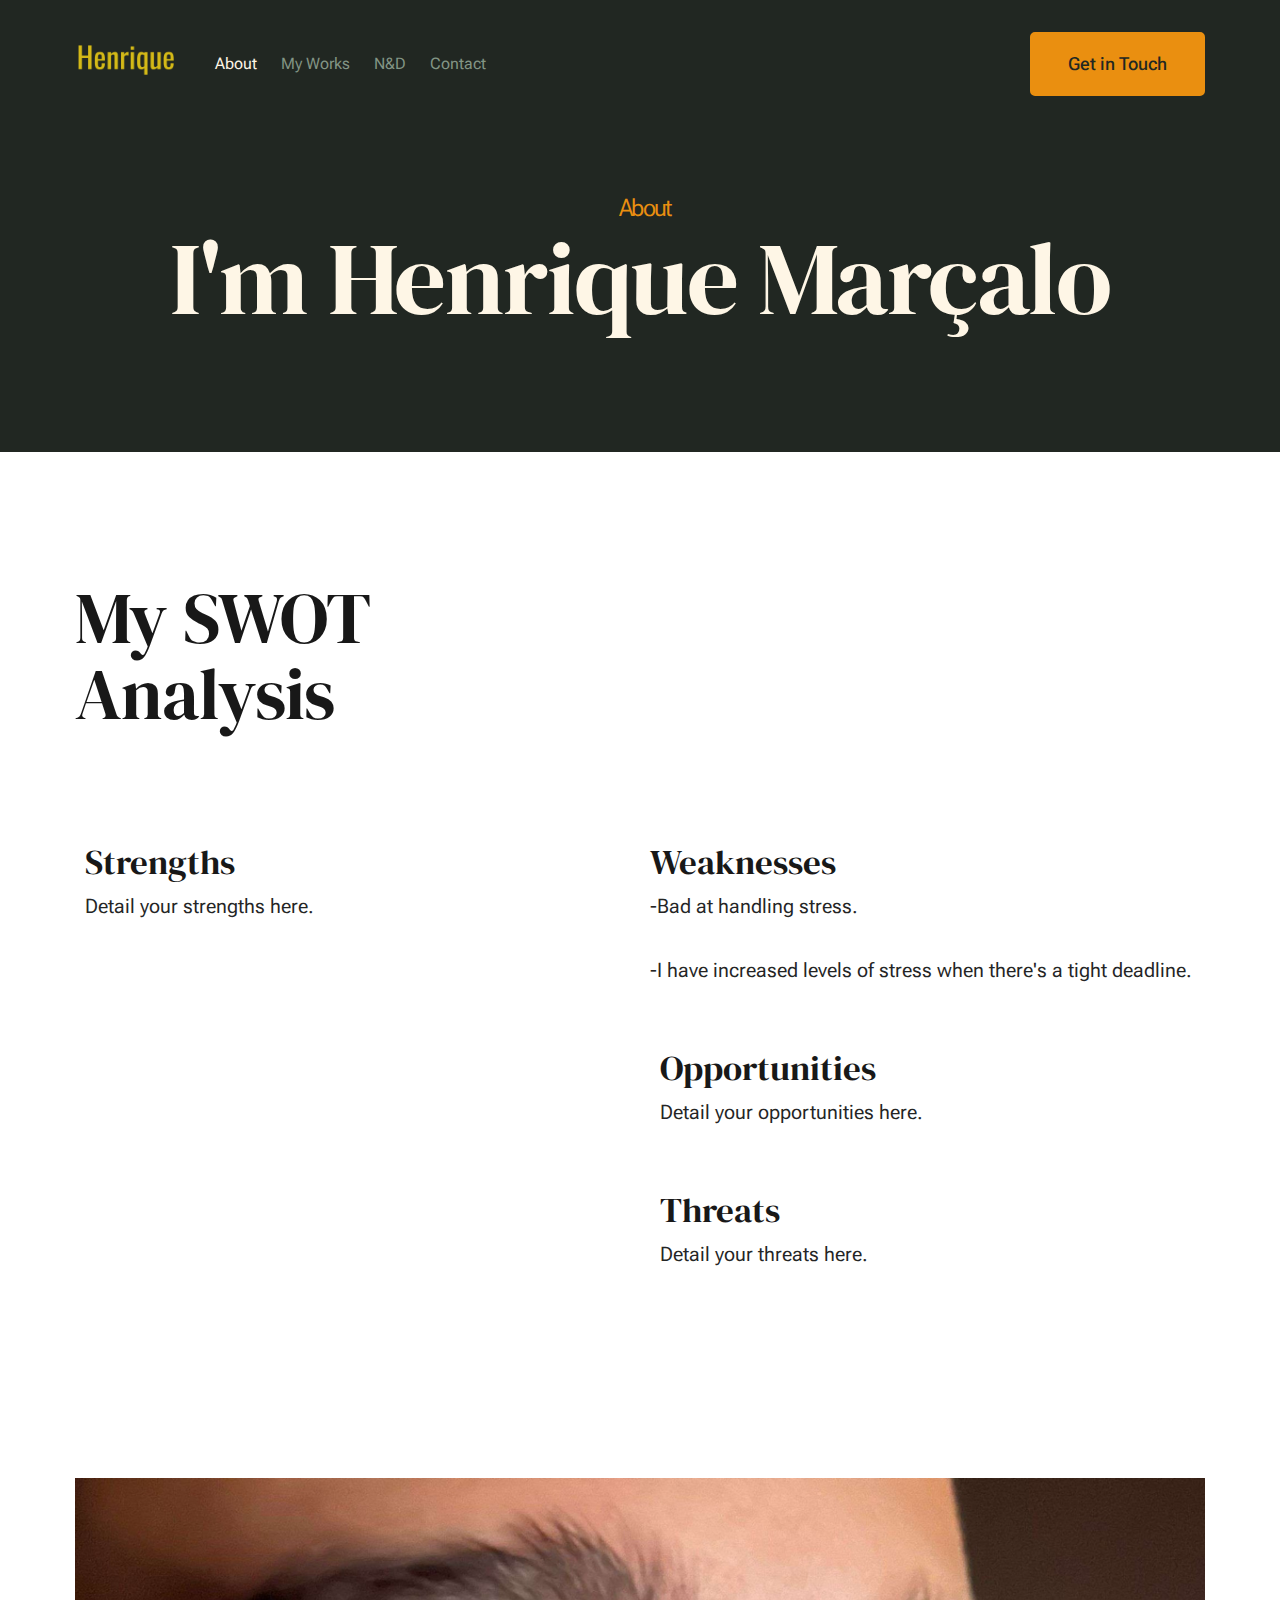
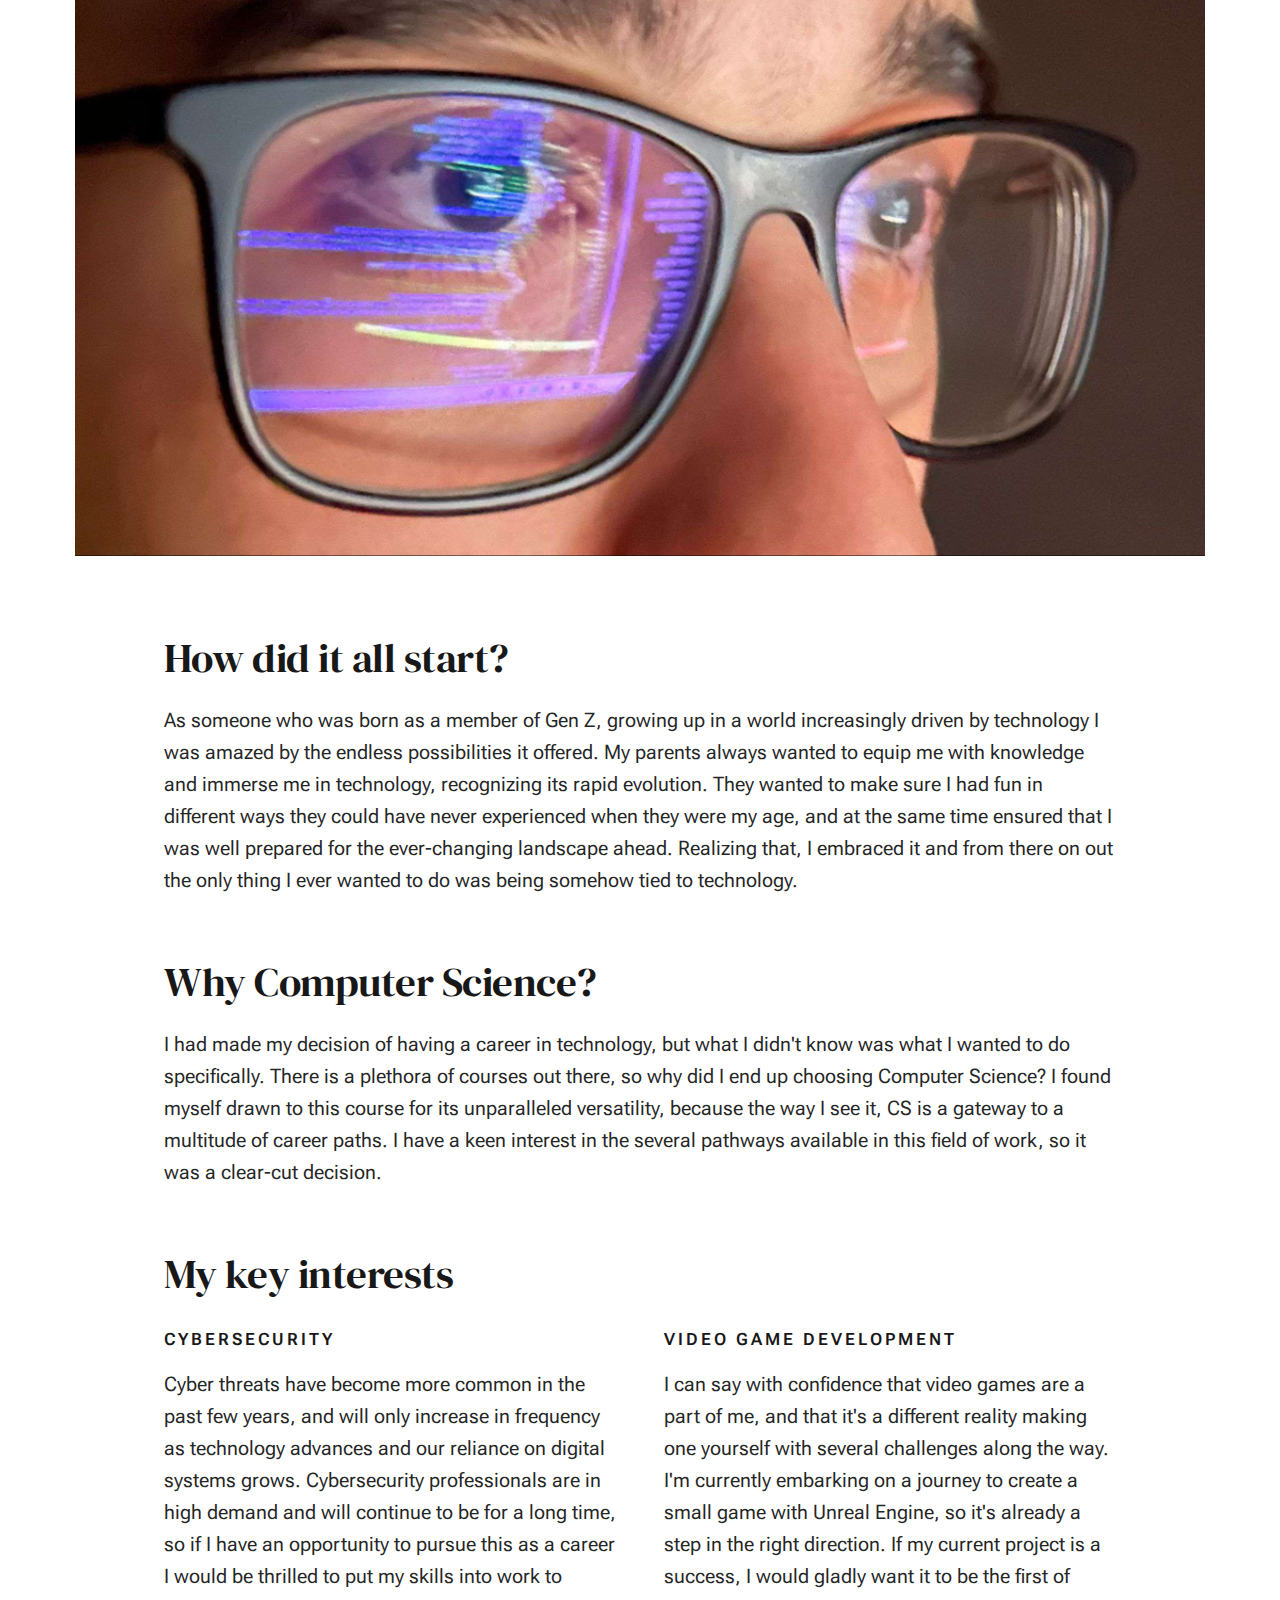
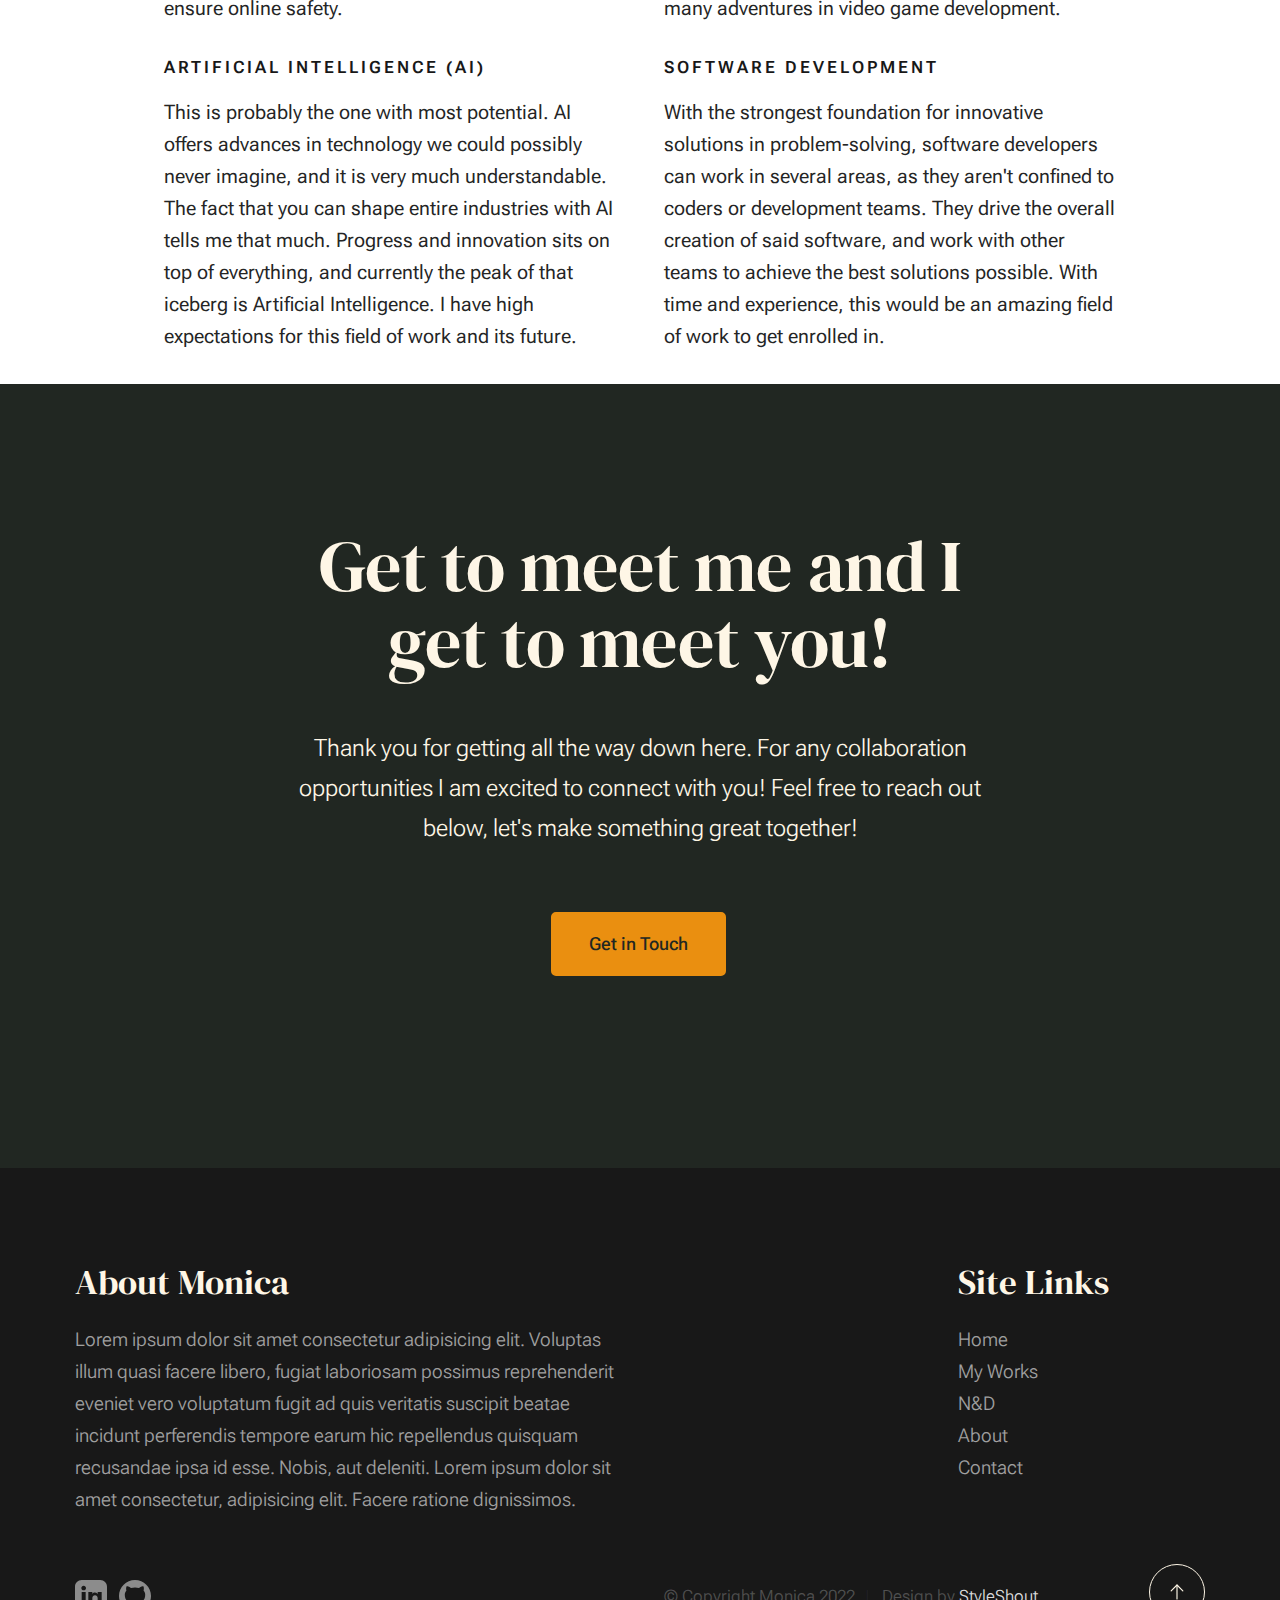
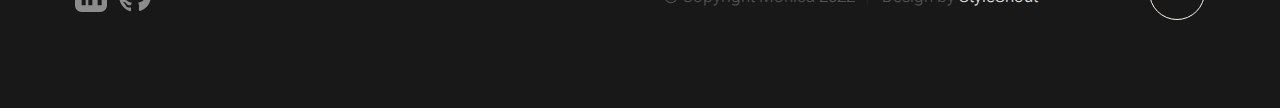
==== commit a748d060: "Update about.html" ====
--- a/about.html
+++ b/about.html
@@ -114,6 +114,7 @@
                     <div class="swot-column">
                         <h3>Weaknesses</h3>
                         <p>-Bad at handling stress.
+                            <div>
                            -I have increased levels of stress
                             when there's a tight deadline.
                         </p>
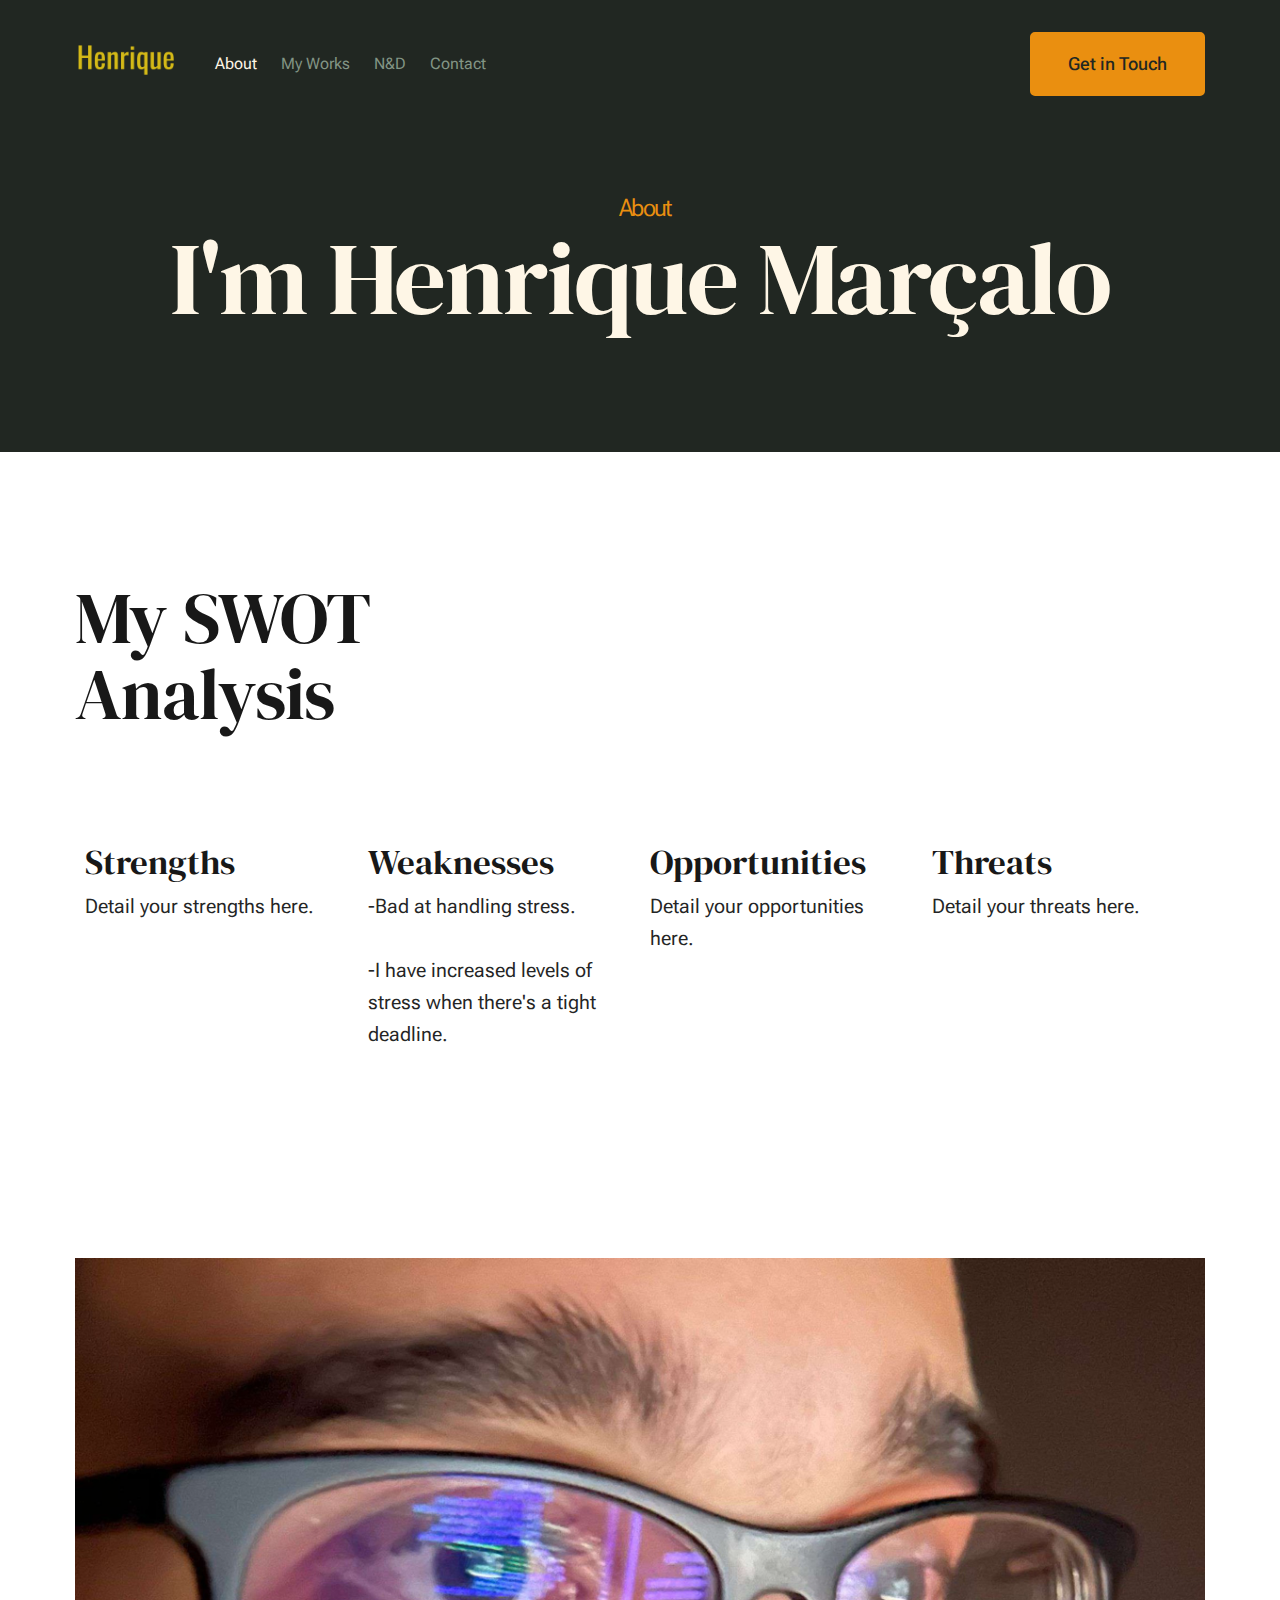
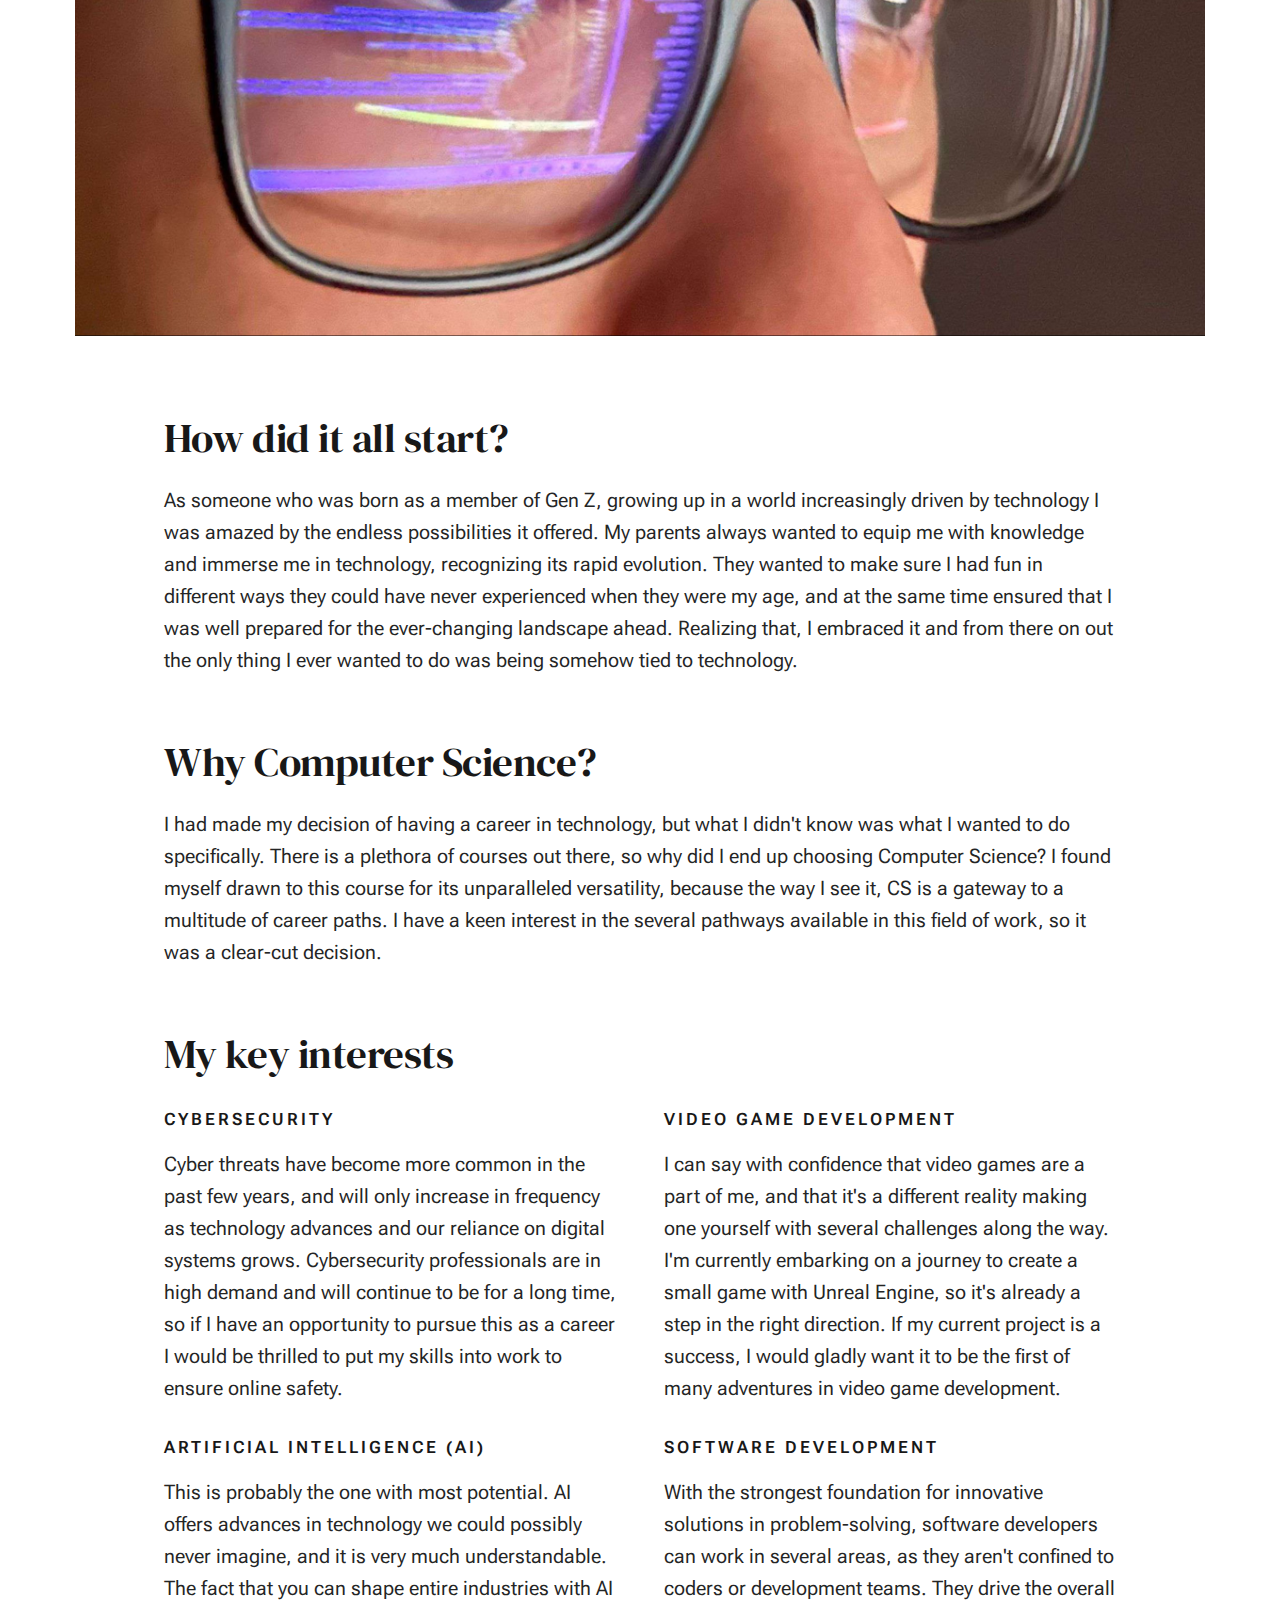
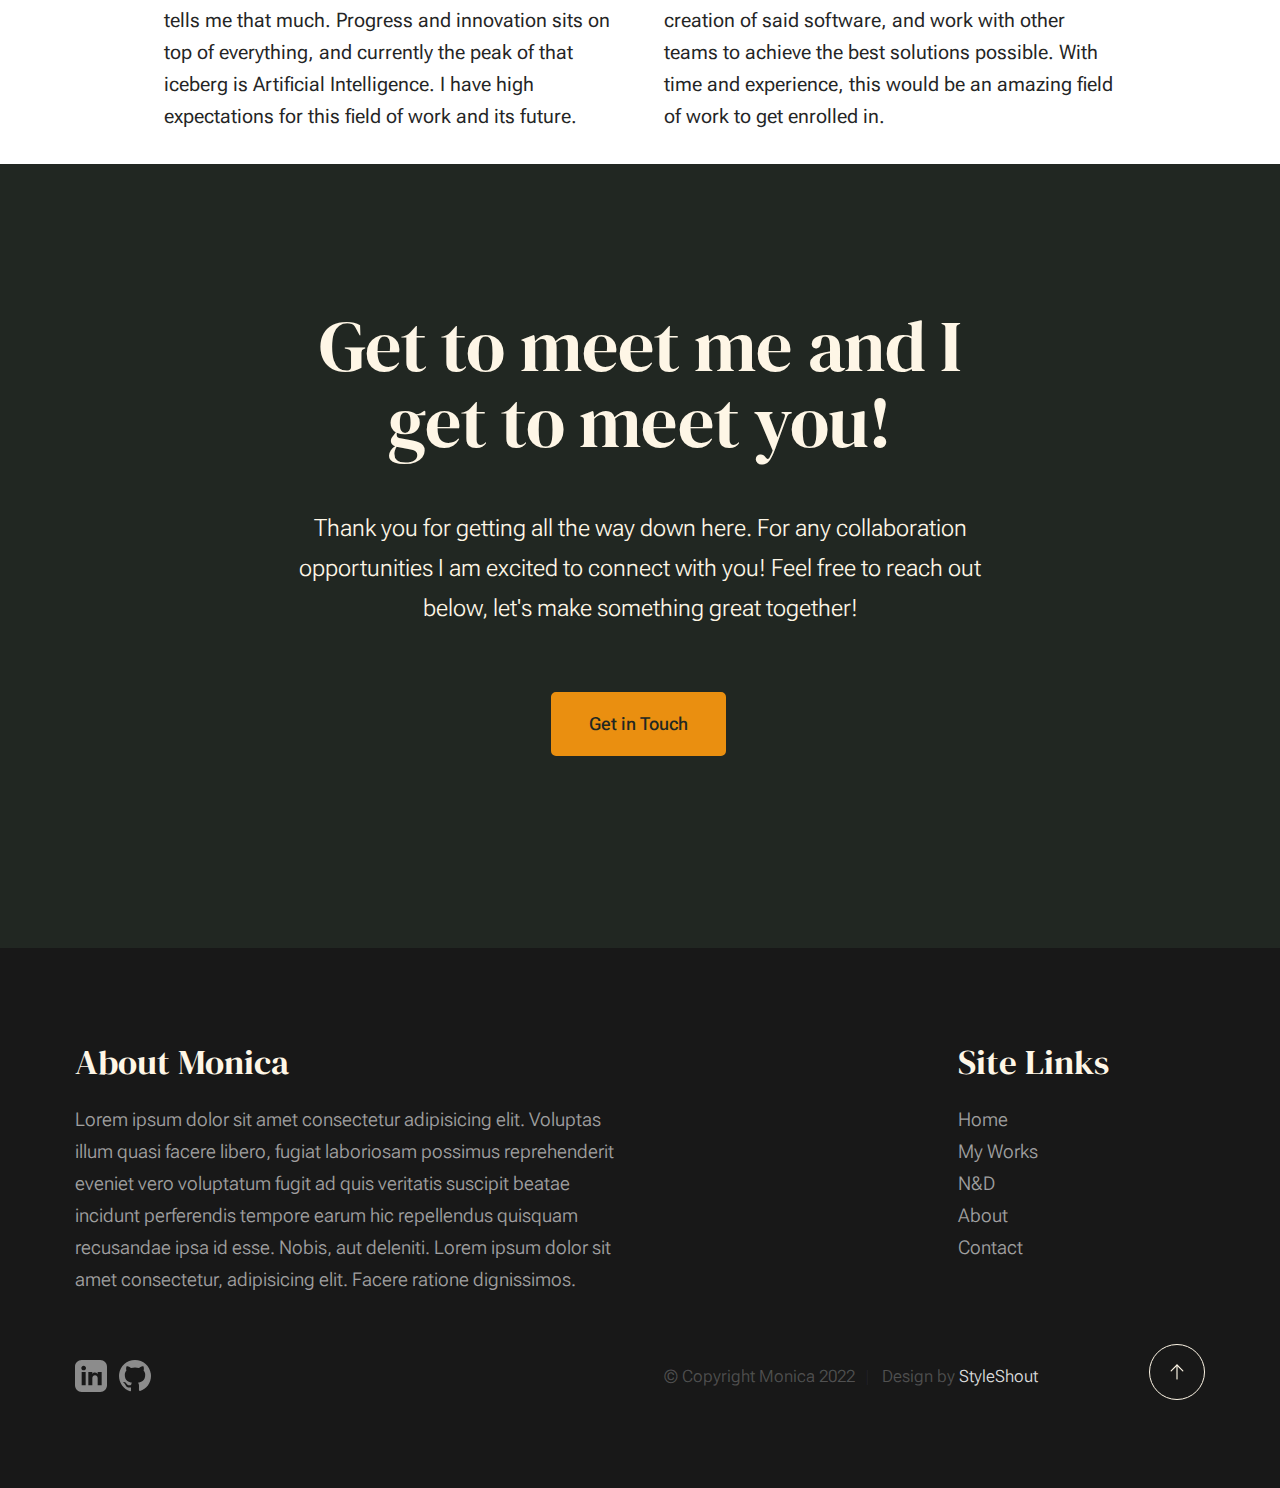
==== commit e2b5b6f3: "Update about.html" ====
--- a/about.html
+++ b/about.html
@@ -114,7 +114,7 @@
                     <div class="swot-column">
                         <h3>Weaknesses</h3>
                         <p>-Bad at handling stress.
-                            <div>
+                            <p>
                            -I have increased levels of stress
                             when there's a tight deadline.
                         </p>
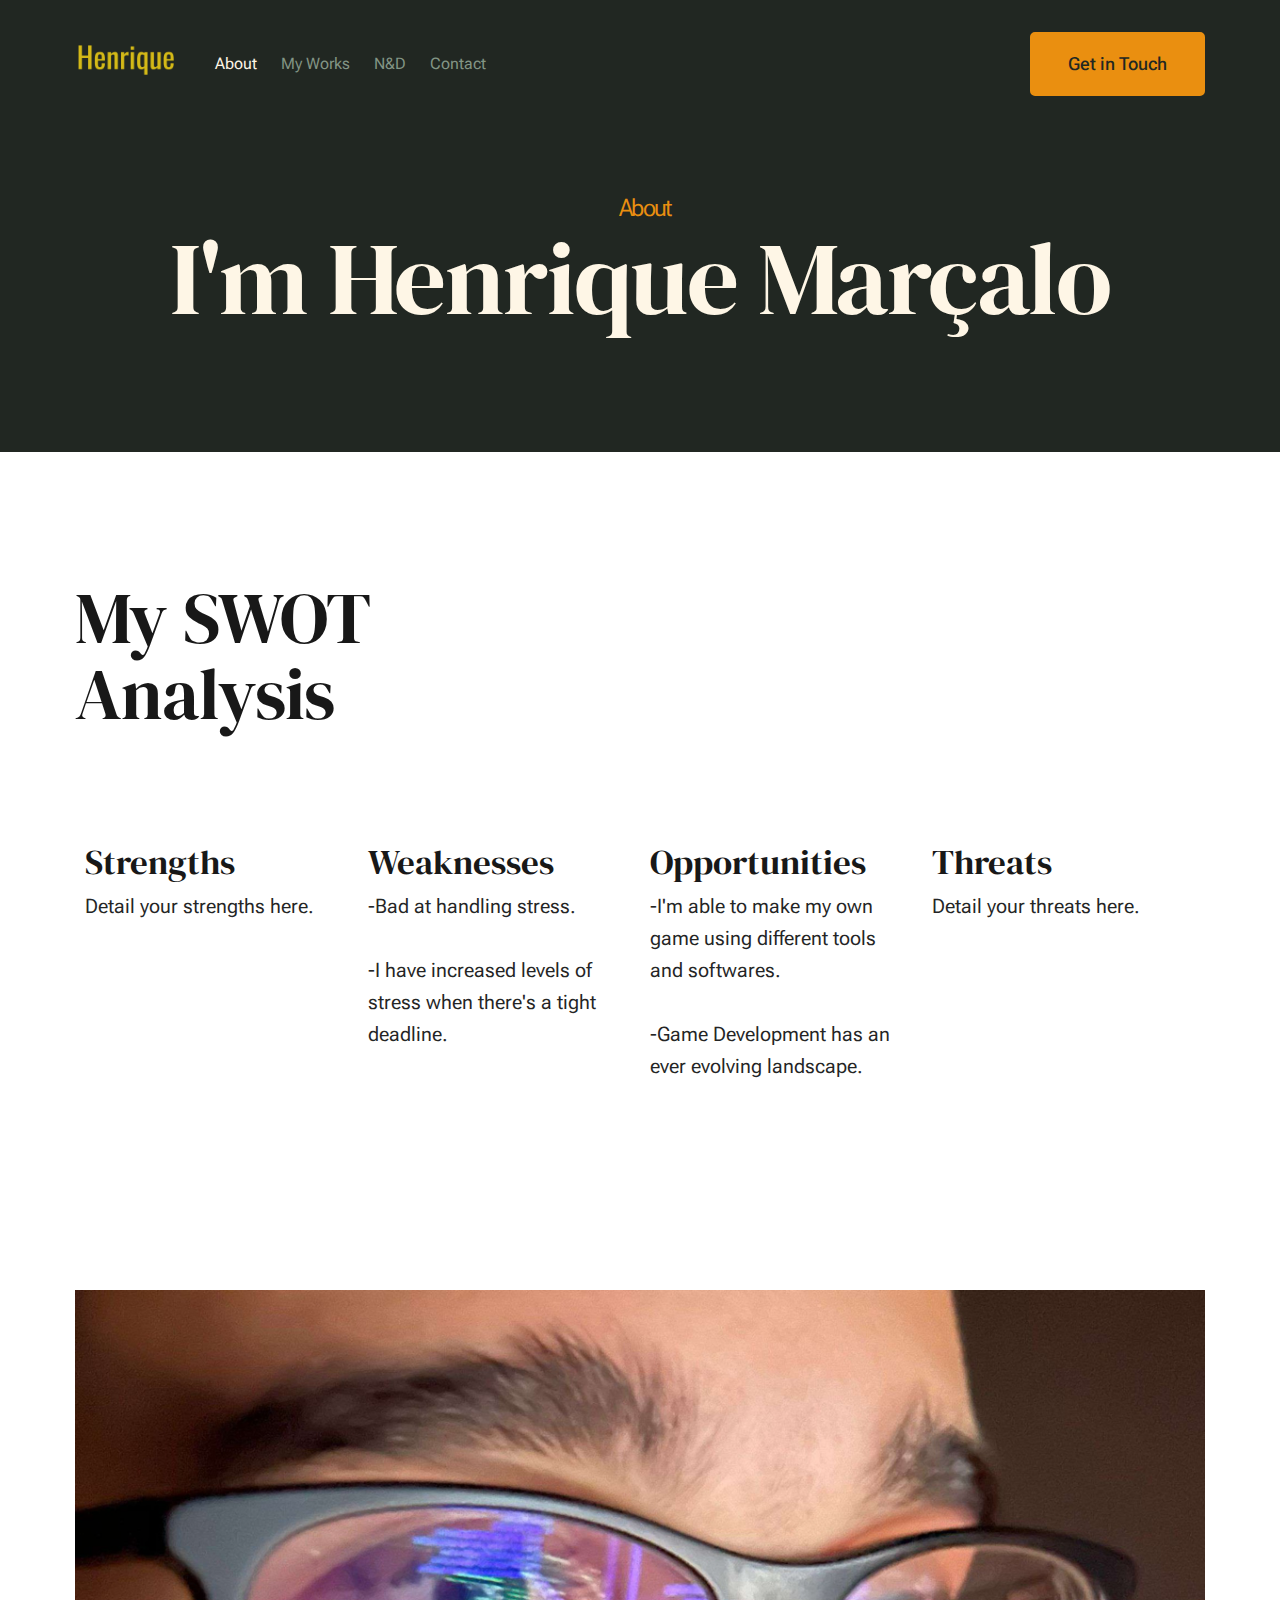
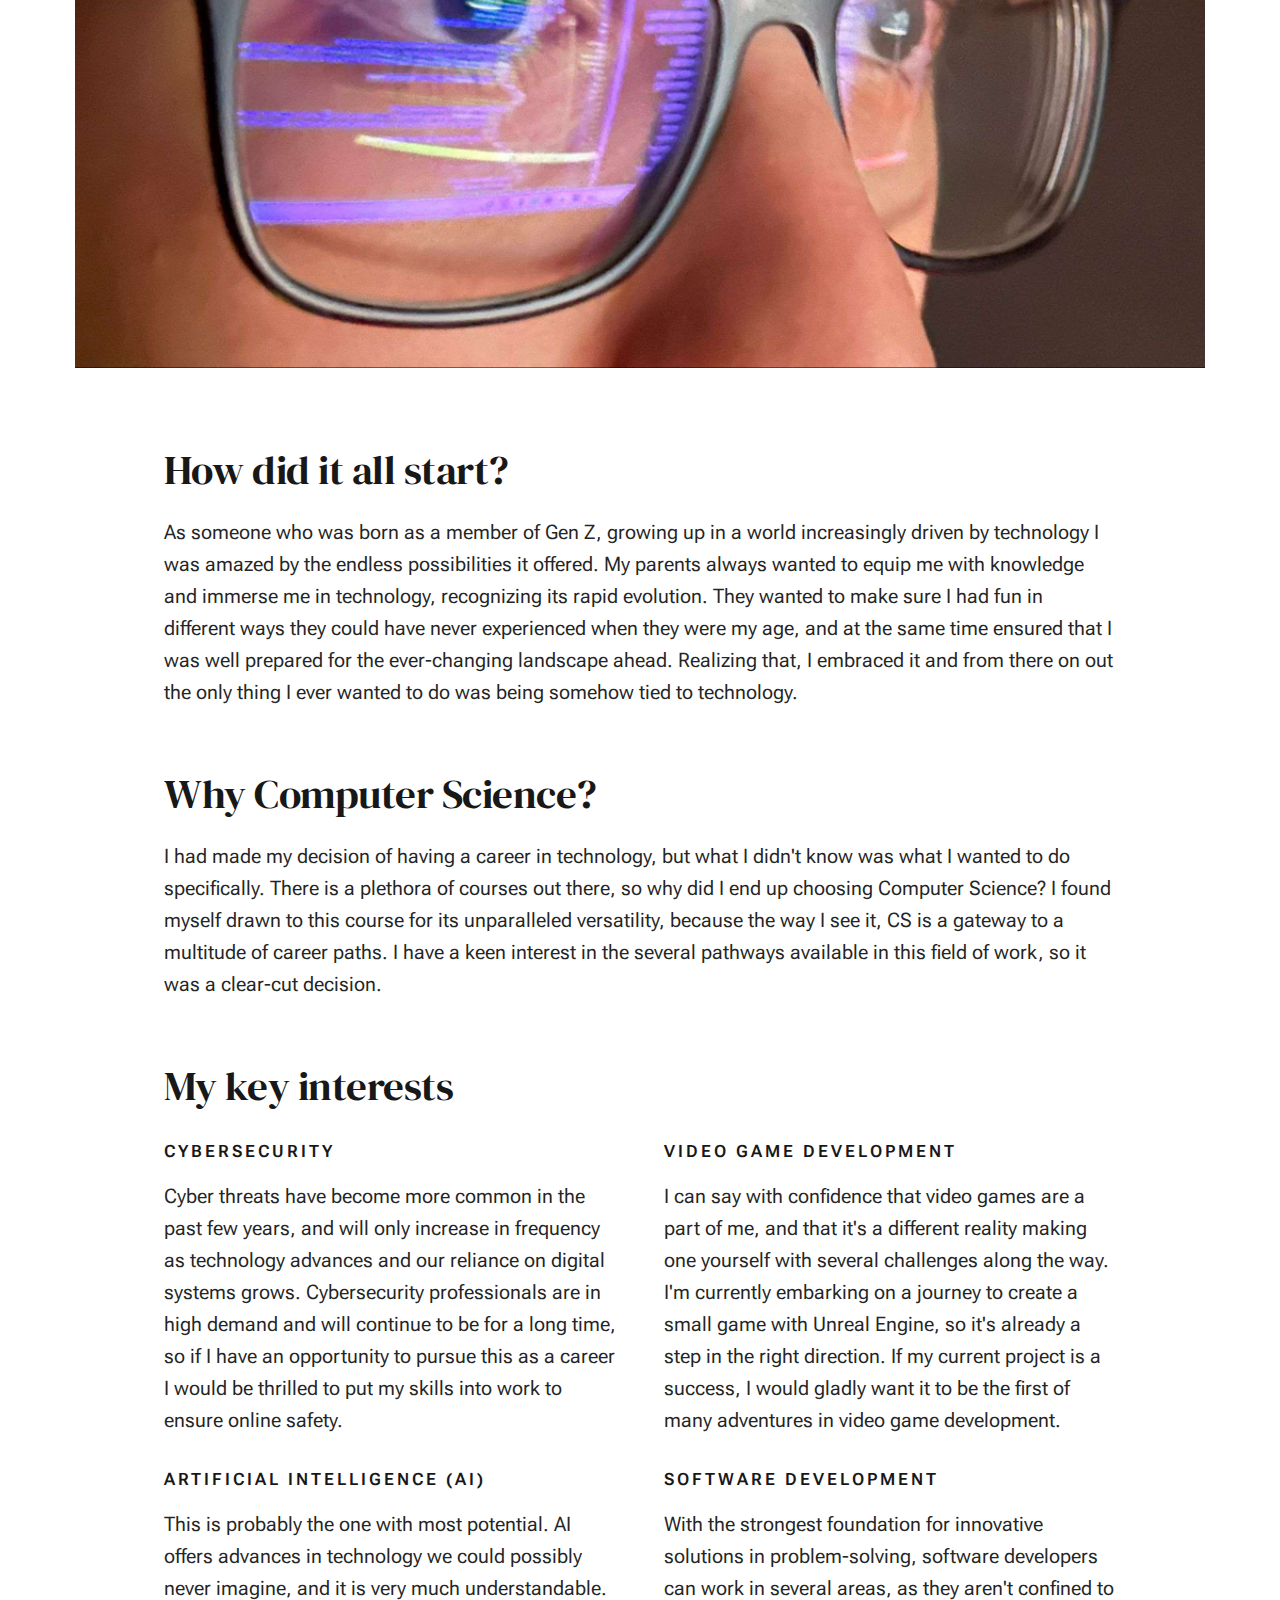
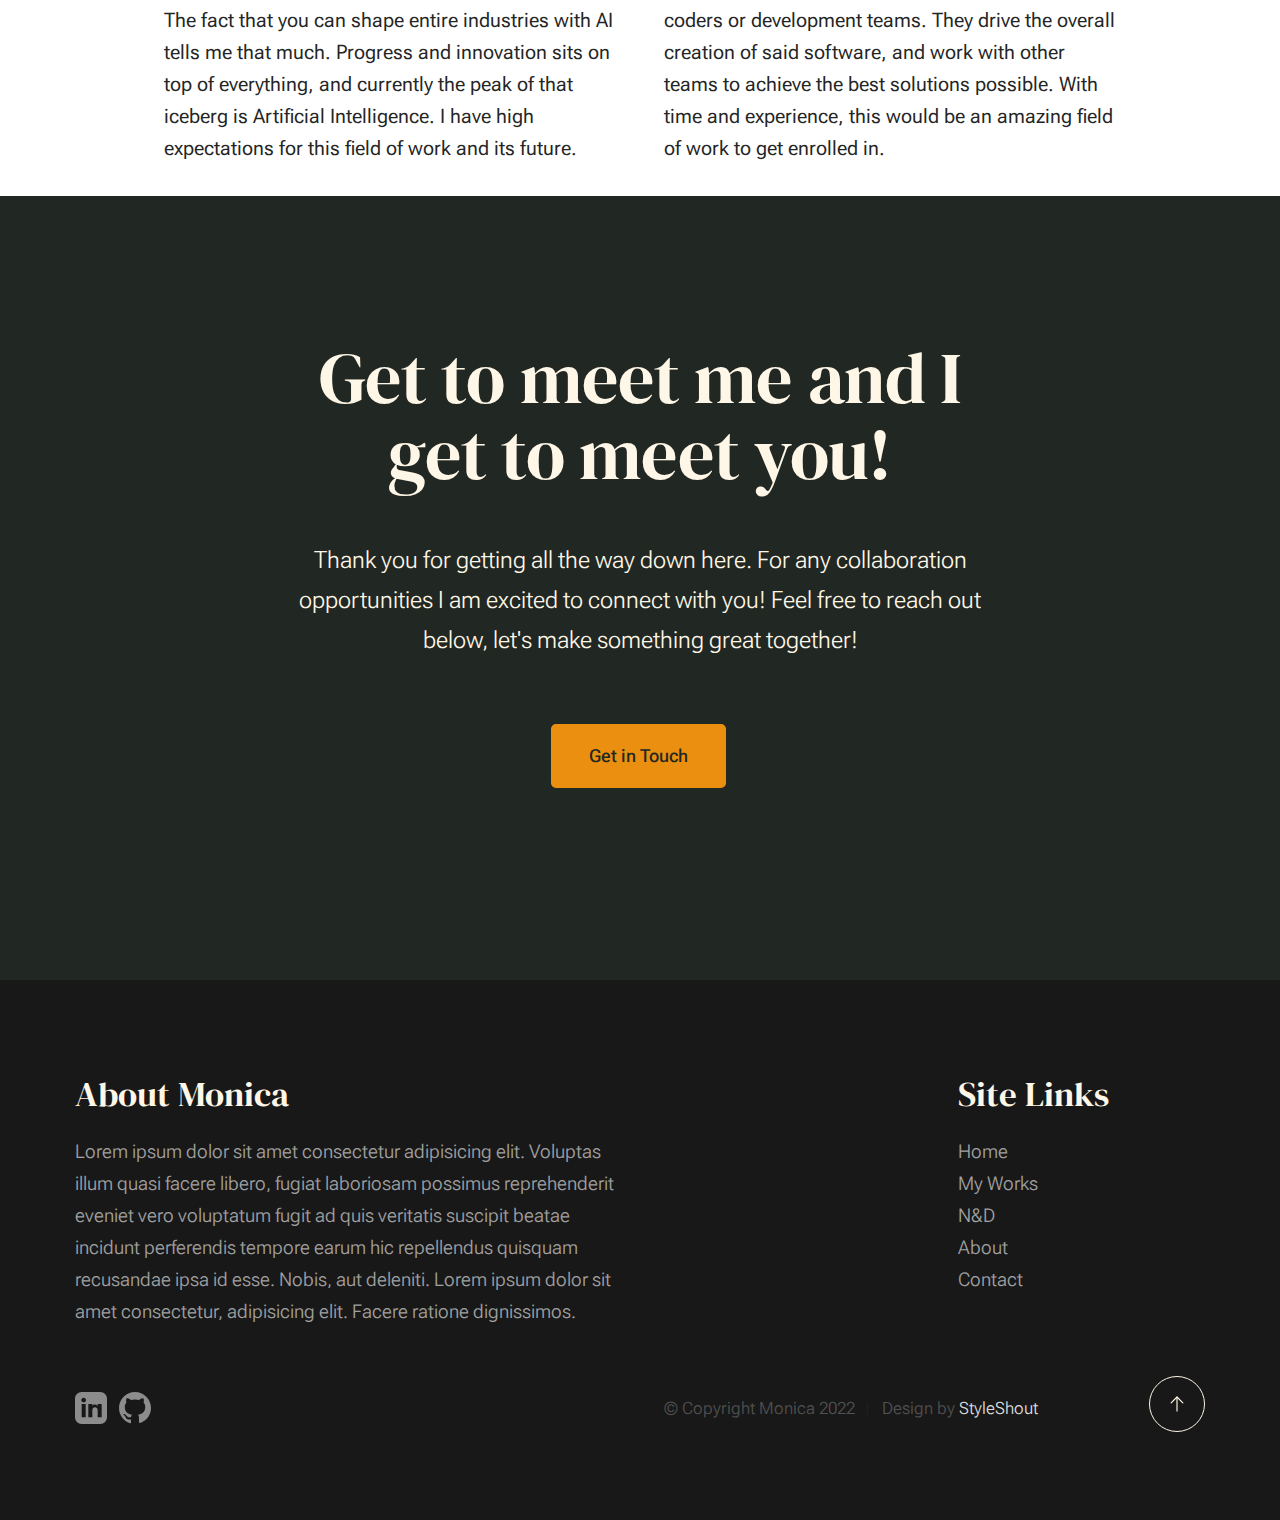
==== commit dc738655: "Update about.html" ====
--- a/about.html
+++ b/about.html
@@ -121,7 +121,11 @@
                     </div>
                     <div class="swot-column">
                         <h3>Opportunities</h3>
-                        <p>Detail your opportunities here.</p>
+                        <p>-I'm able to make my own game using
+                            different tools and softwares.
+                          <p>
+                           -Game Development has an ever evolving landscape.
+                            </p>
                     </div>
                     <div class="swot-column">
                         <h3>Threats</h3>
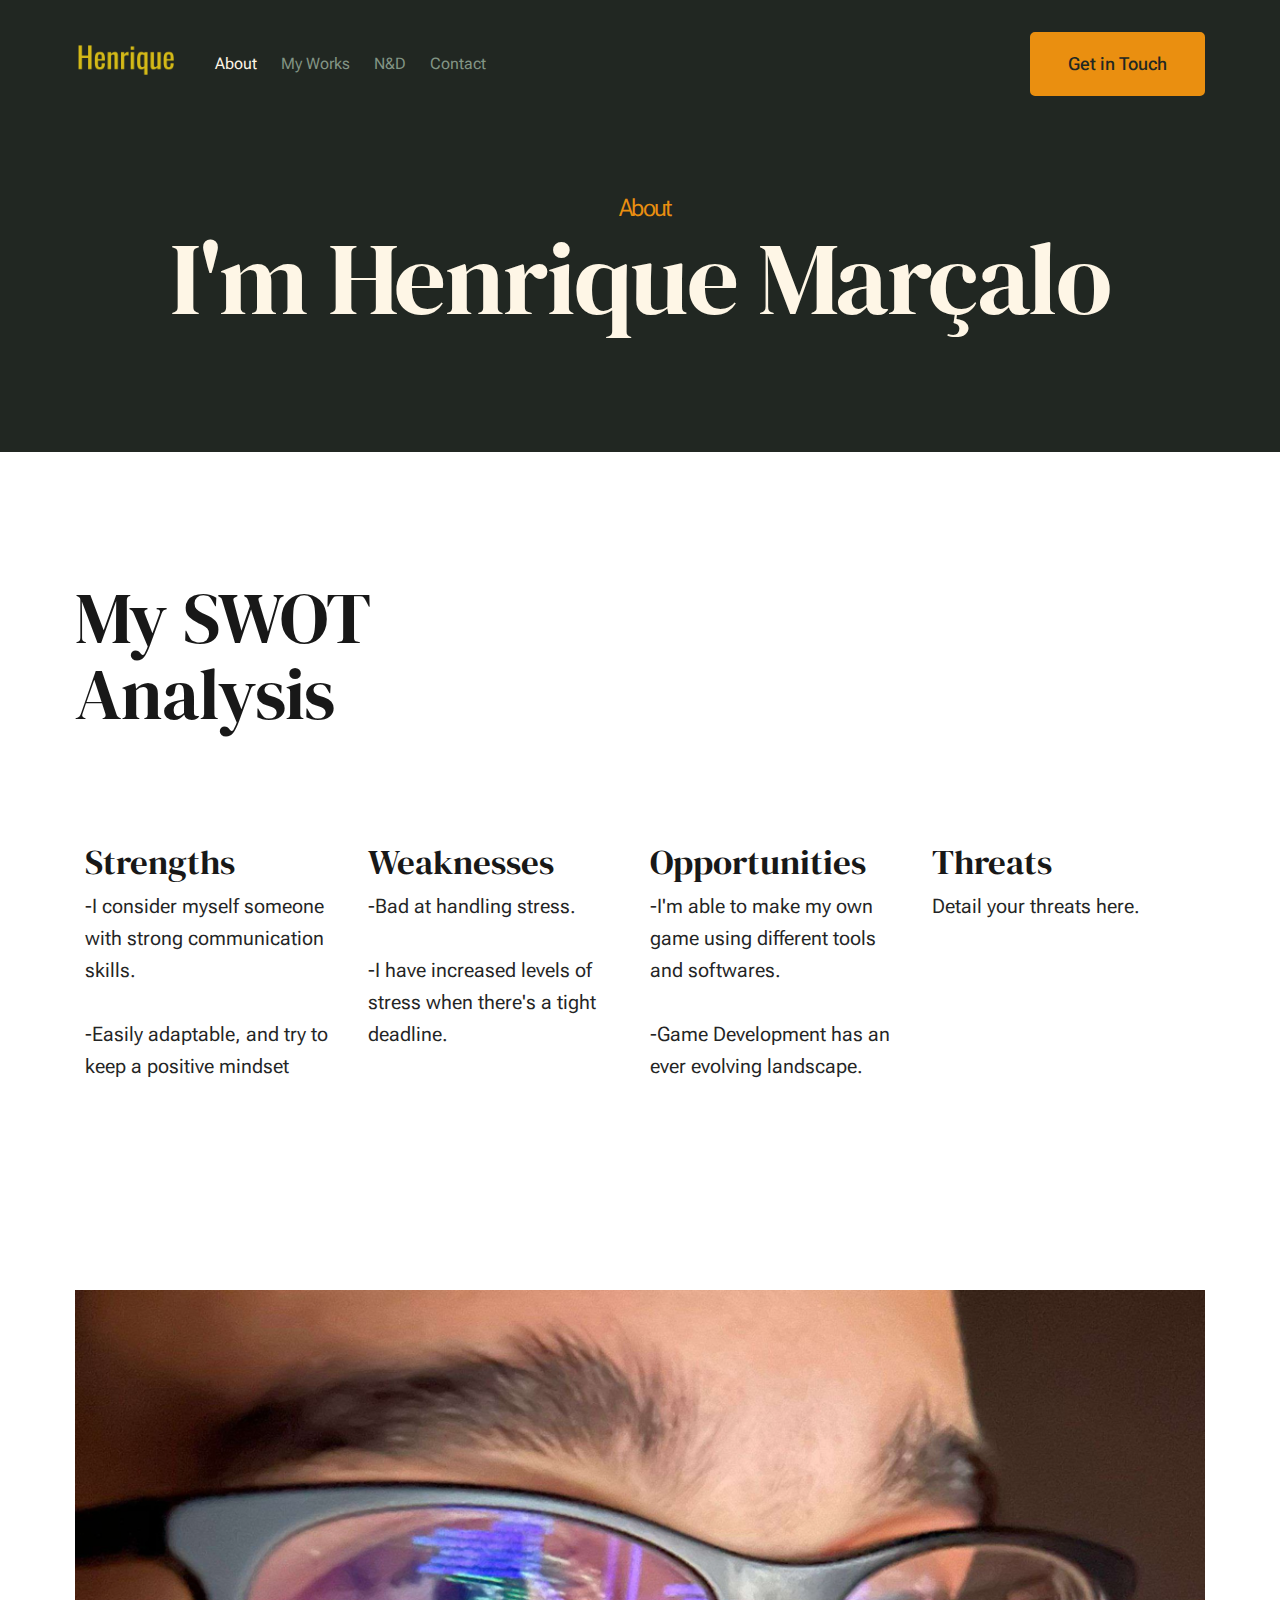
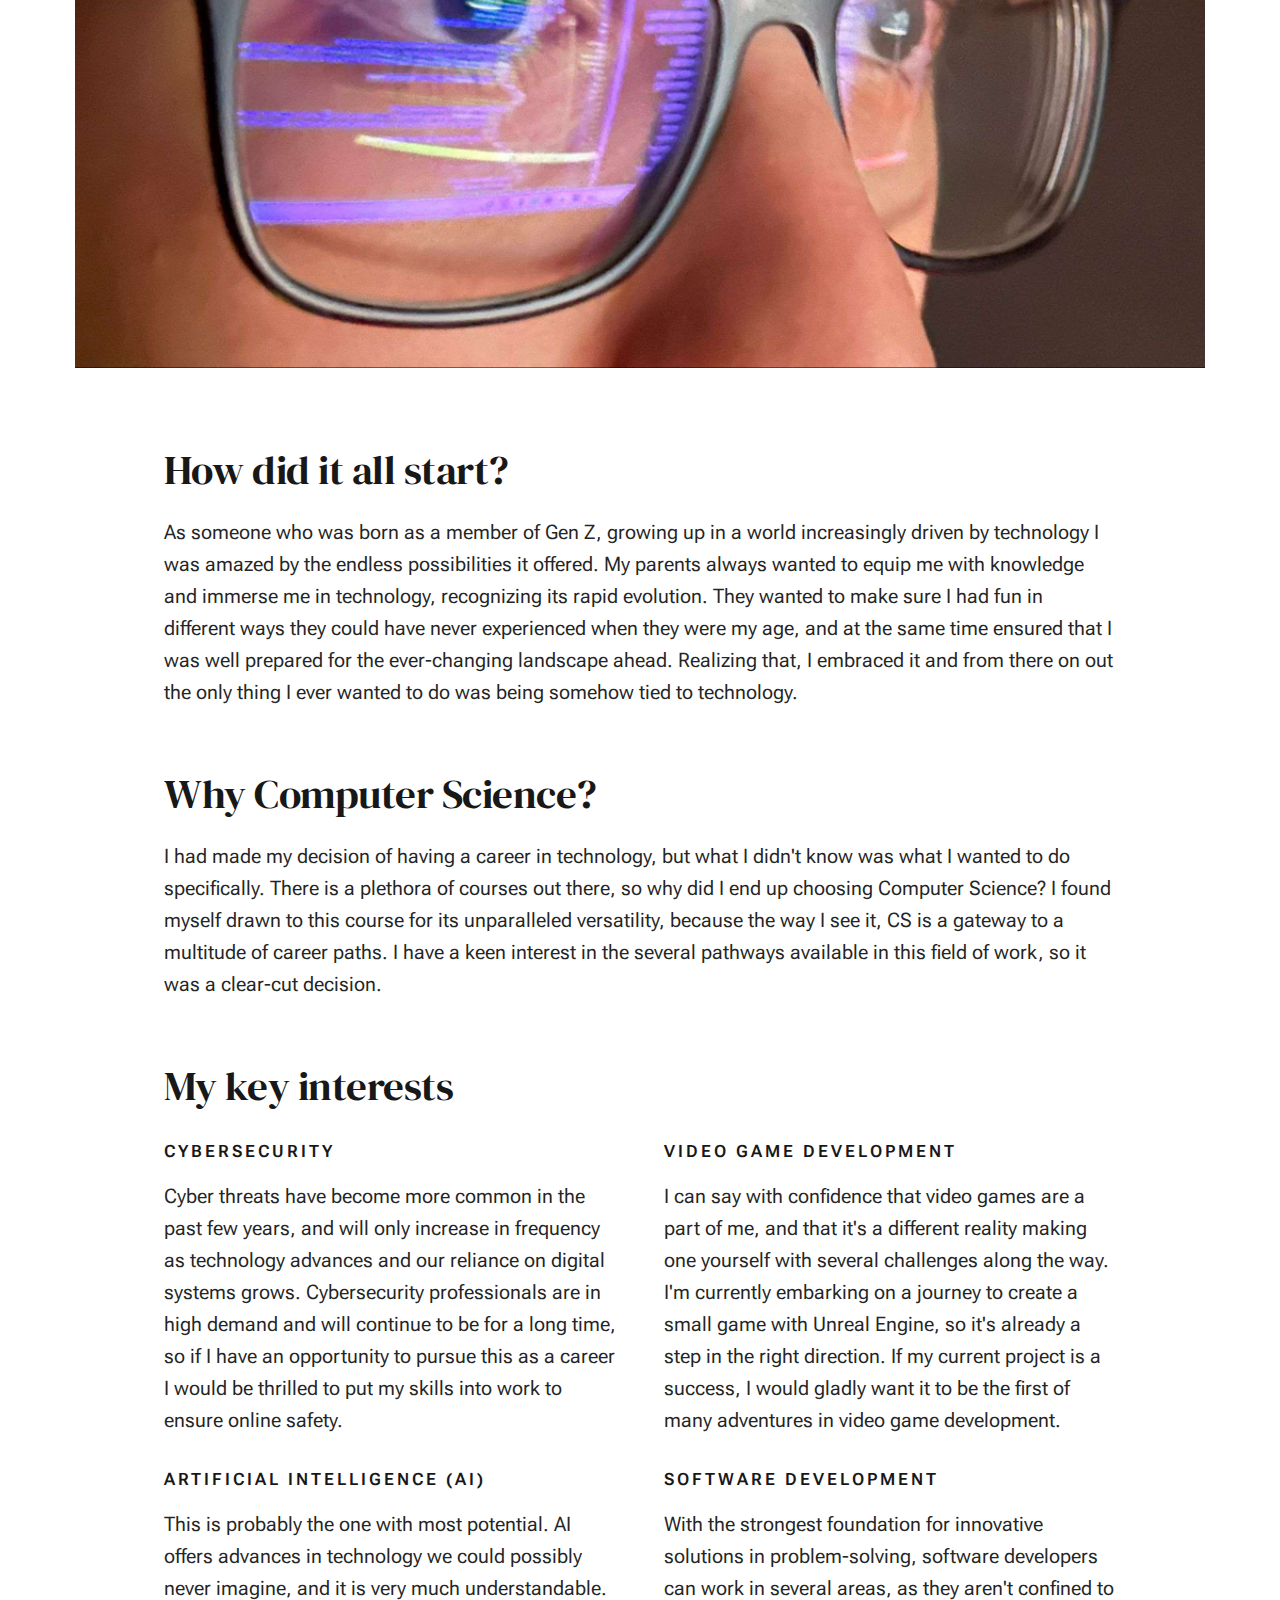
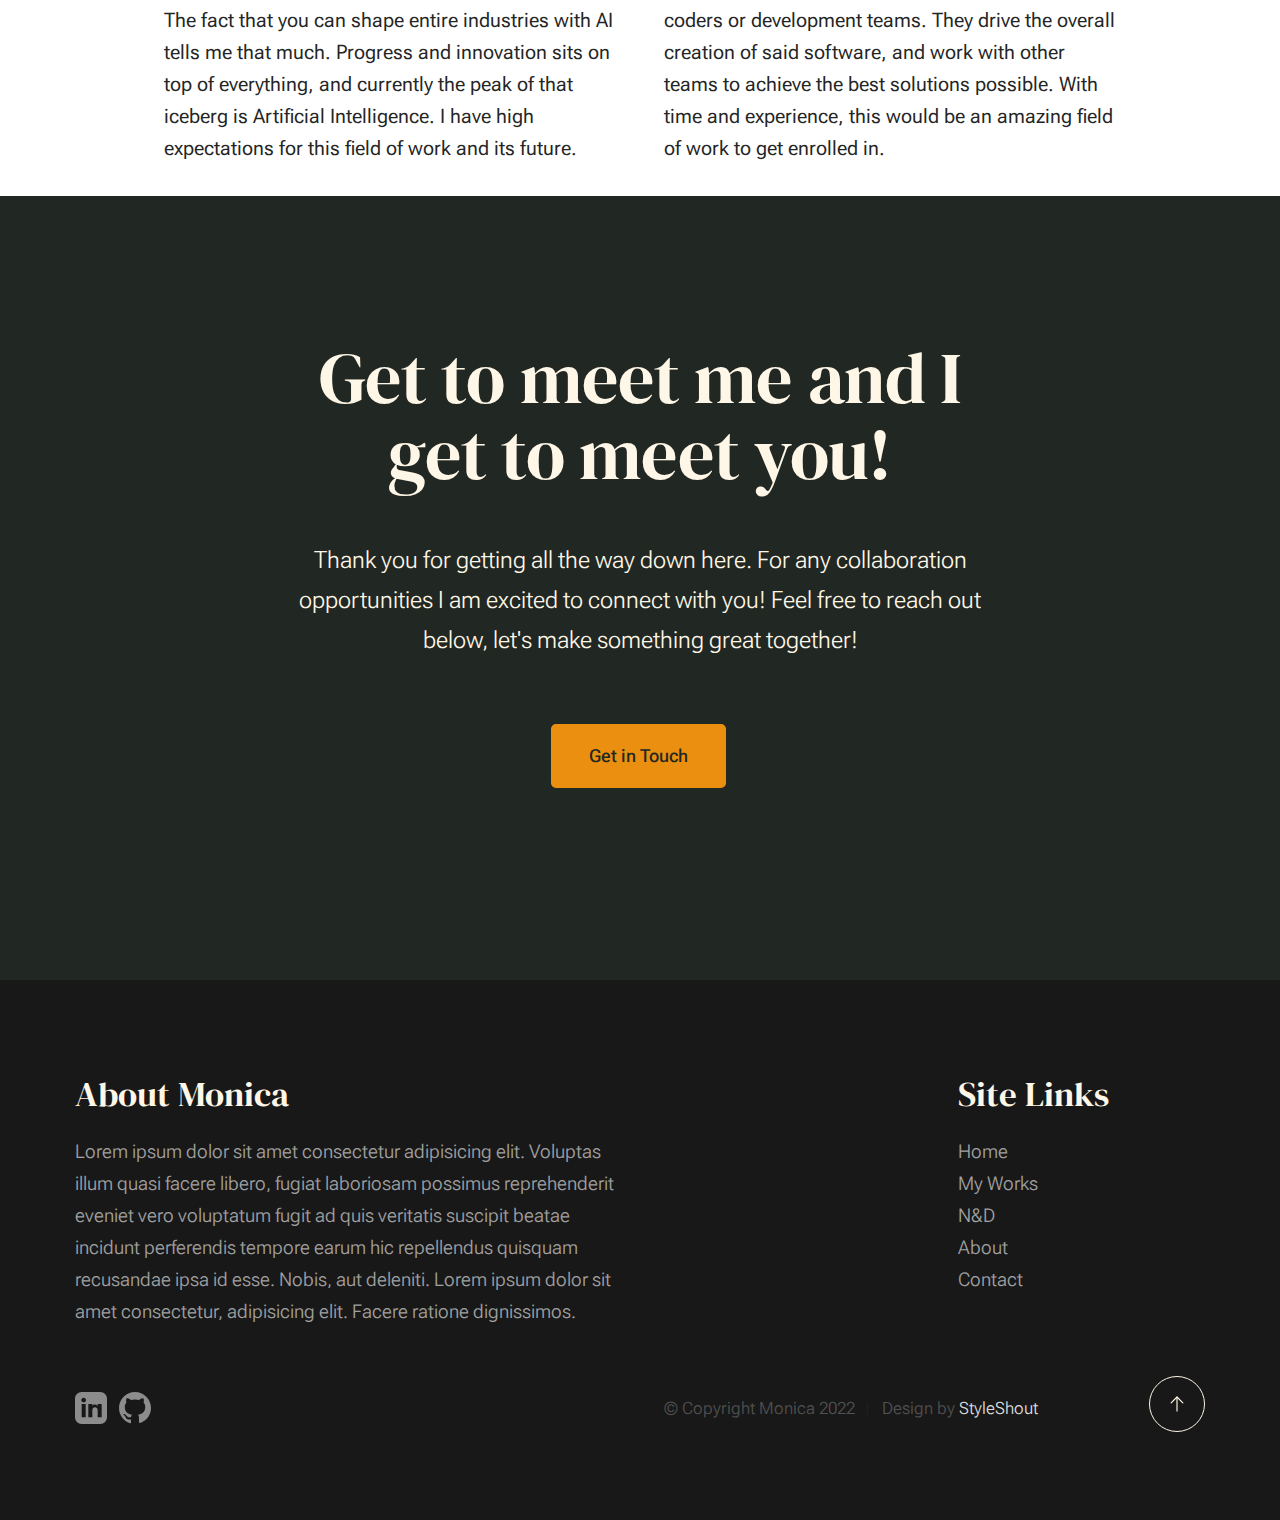
==== commit 8cc6e376: "Update about.html" ====
--- a/about.html
+++ b/about.html
@@ -109,7 +109,12 @@
                 <div class="swot-container">
                     <div class="swot-column">
                         <h3>Strengths</h3>
-                        <p>Detail your strengths here.</p>
+                        <p>-I consider myself someone with strong
+                            communication skills. 
+                        <p>
+                           -Easily adaptable, and try to keep 
+                            a positive mindset       
+                        </p>
                     </div>
                     <div class="swot-column">
                         <h3>Weaknesses</h3>
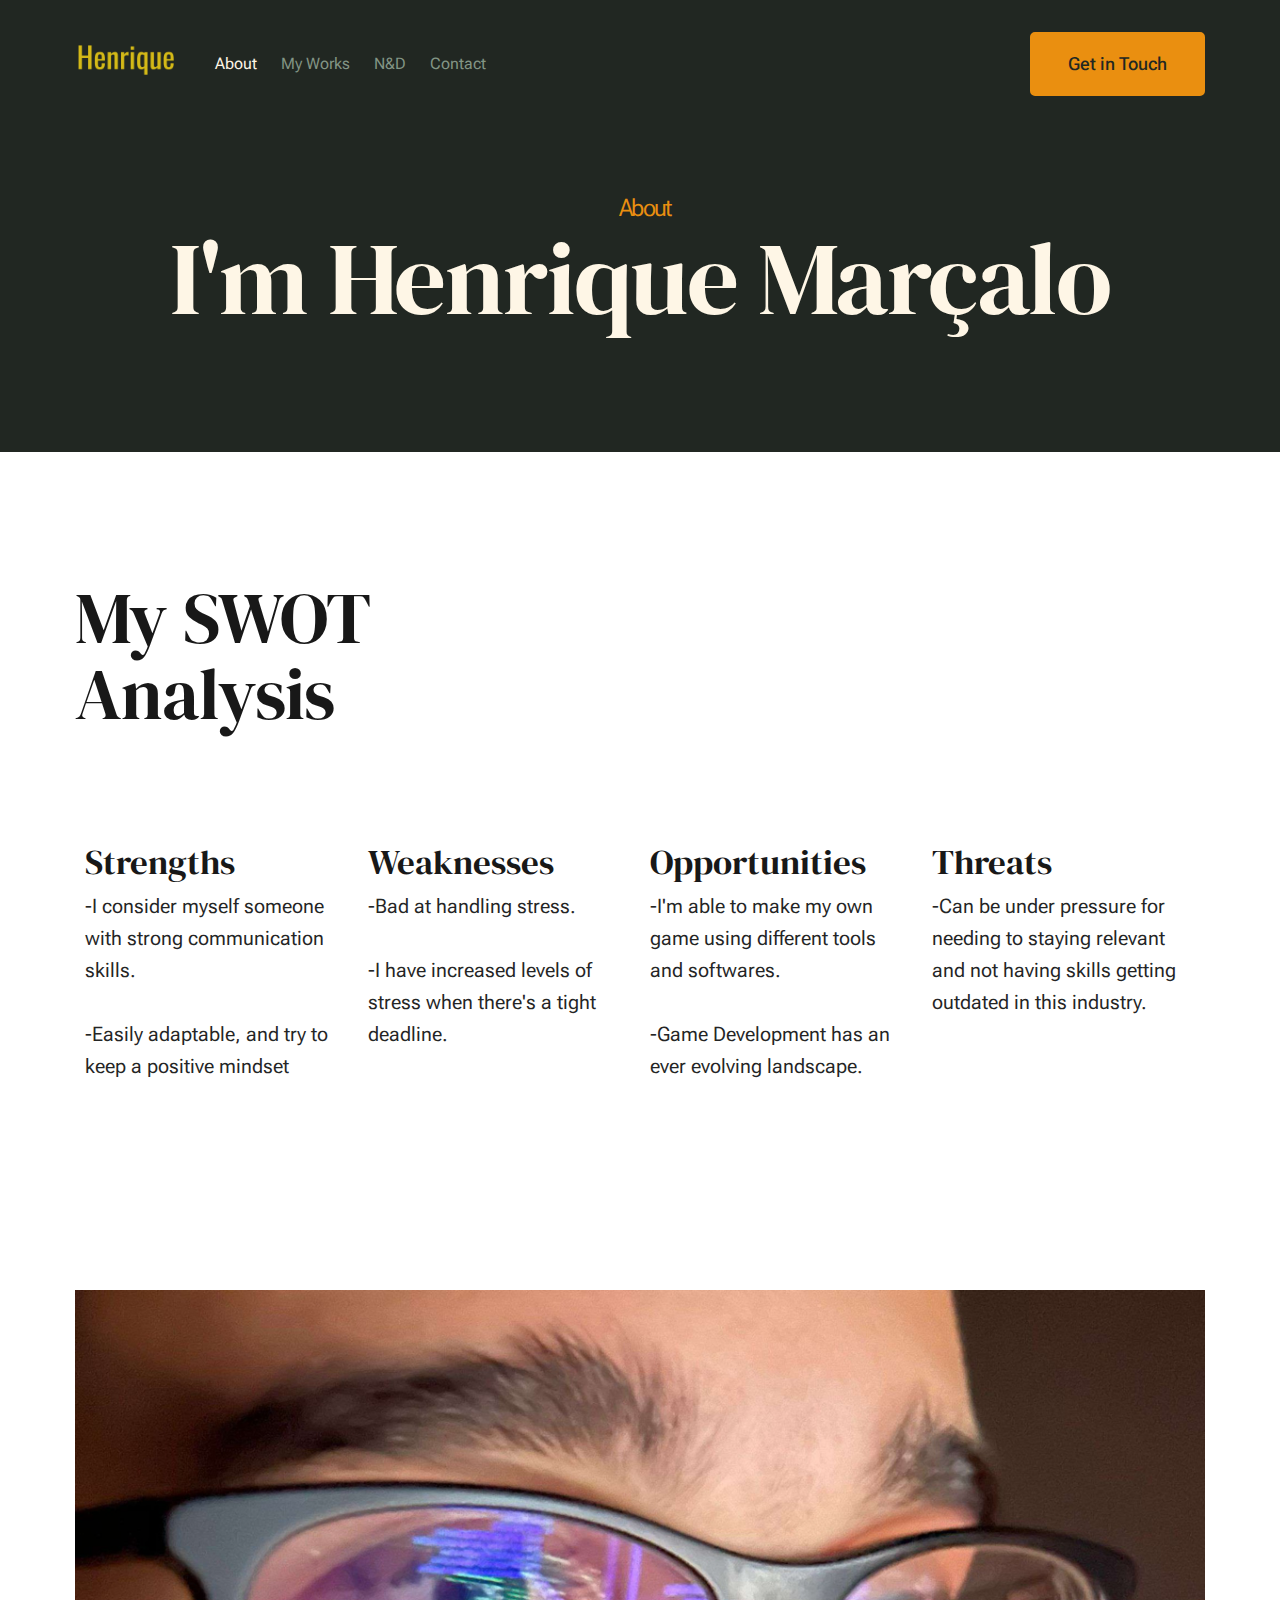
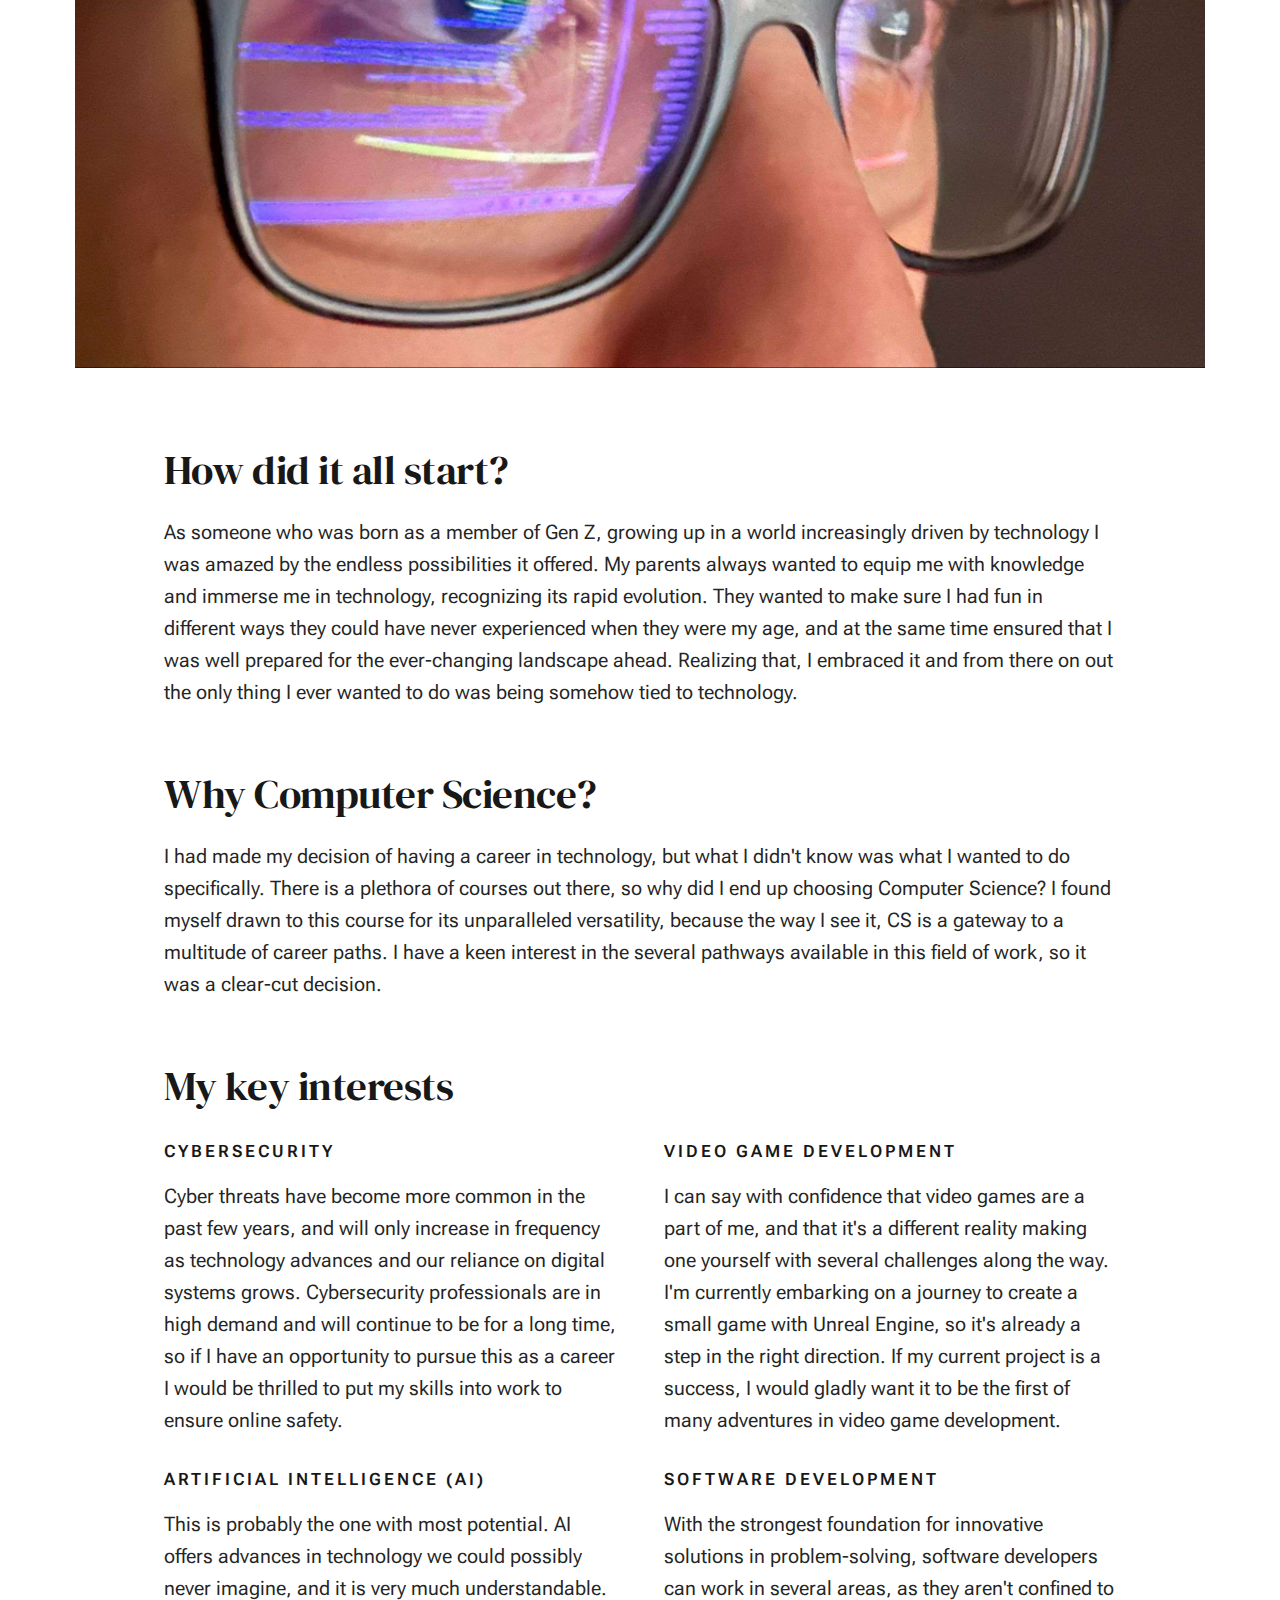
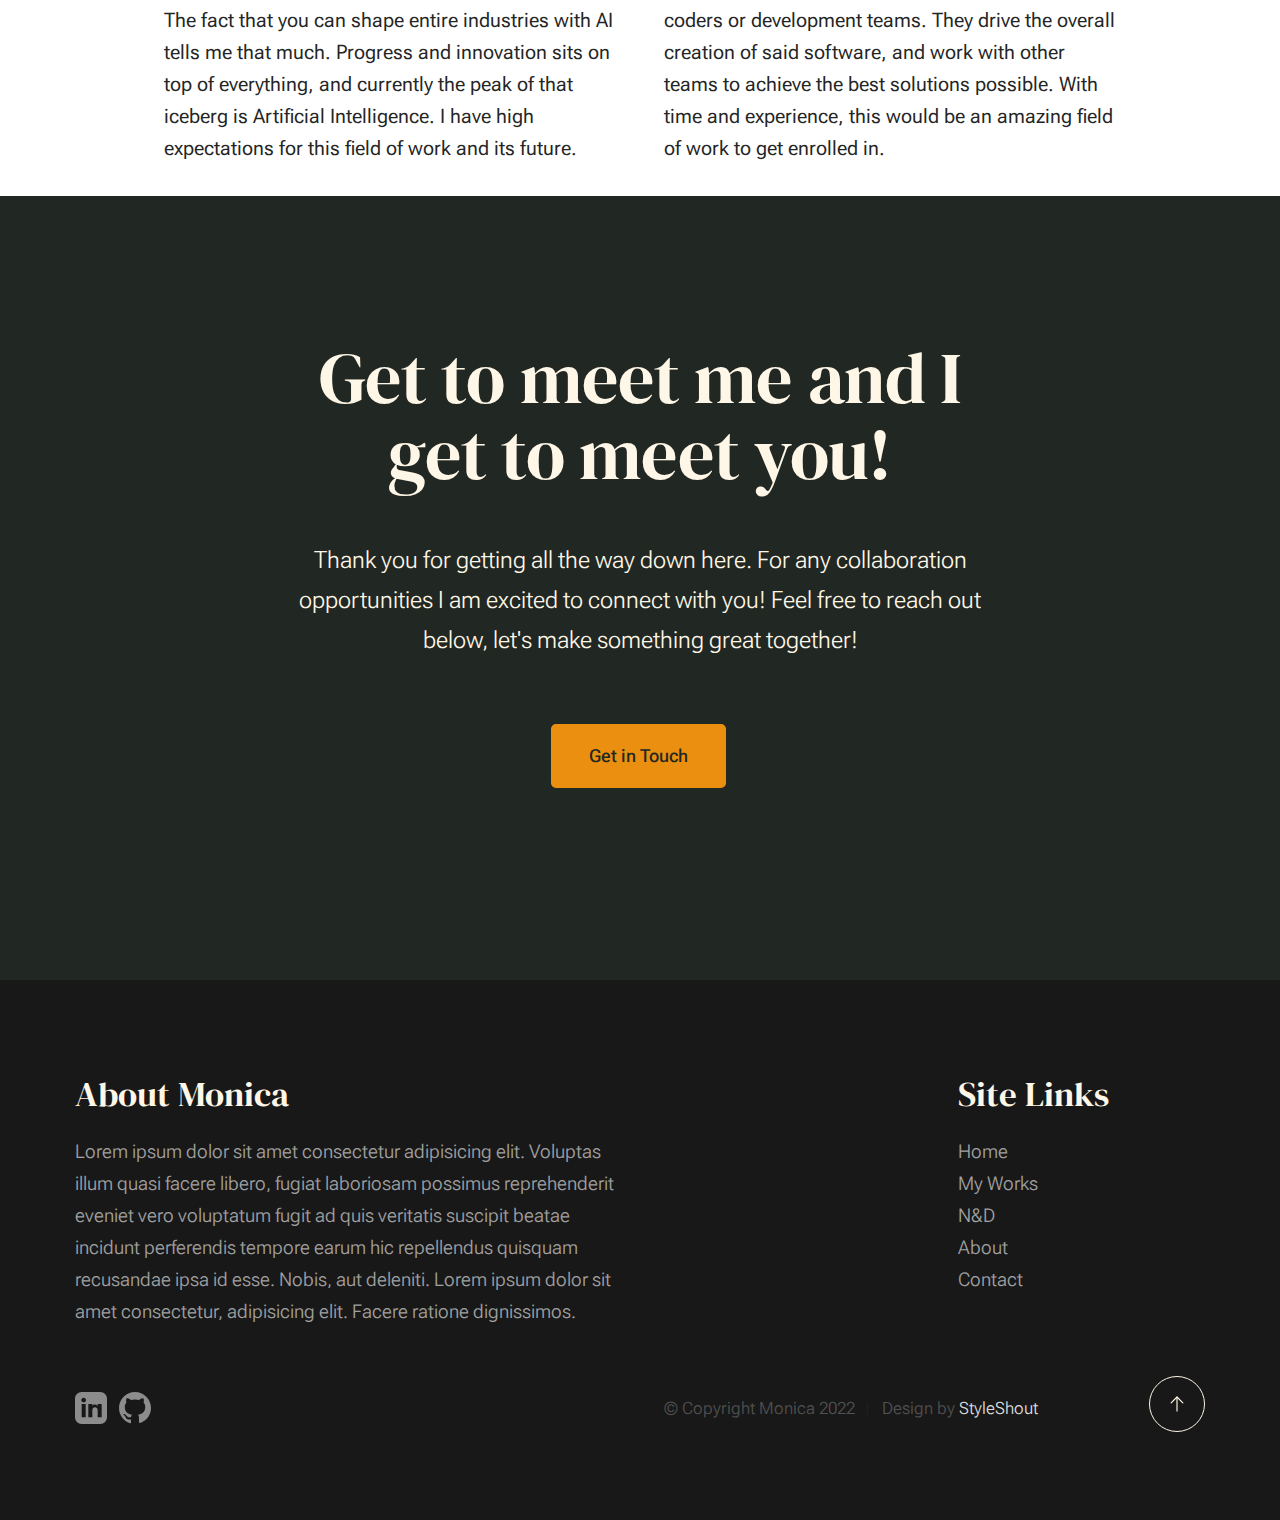
==== commit d4daaf96: "Update about.html" ====
--- a/about.html
+++ b/about.html
@@ -134,7 +134,8 @@
                     </div>
                     <div class="swot-column">
                         <h3>Threats</h3>
-                        <p>Detail your threats here.</p>
+                        <p>-Can be under pressure for needing to staying relevant and not having skills getting outdated in this industry.
+                        </p>
                     </div>
                 </div>
             </div>                       
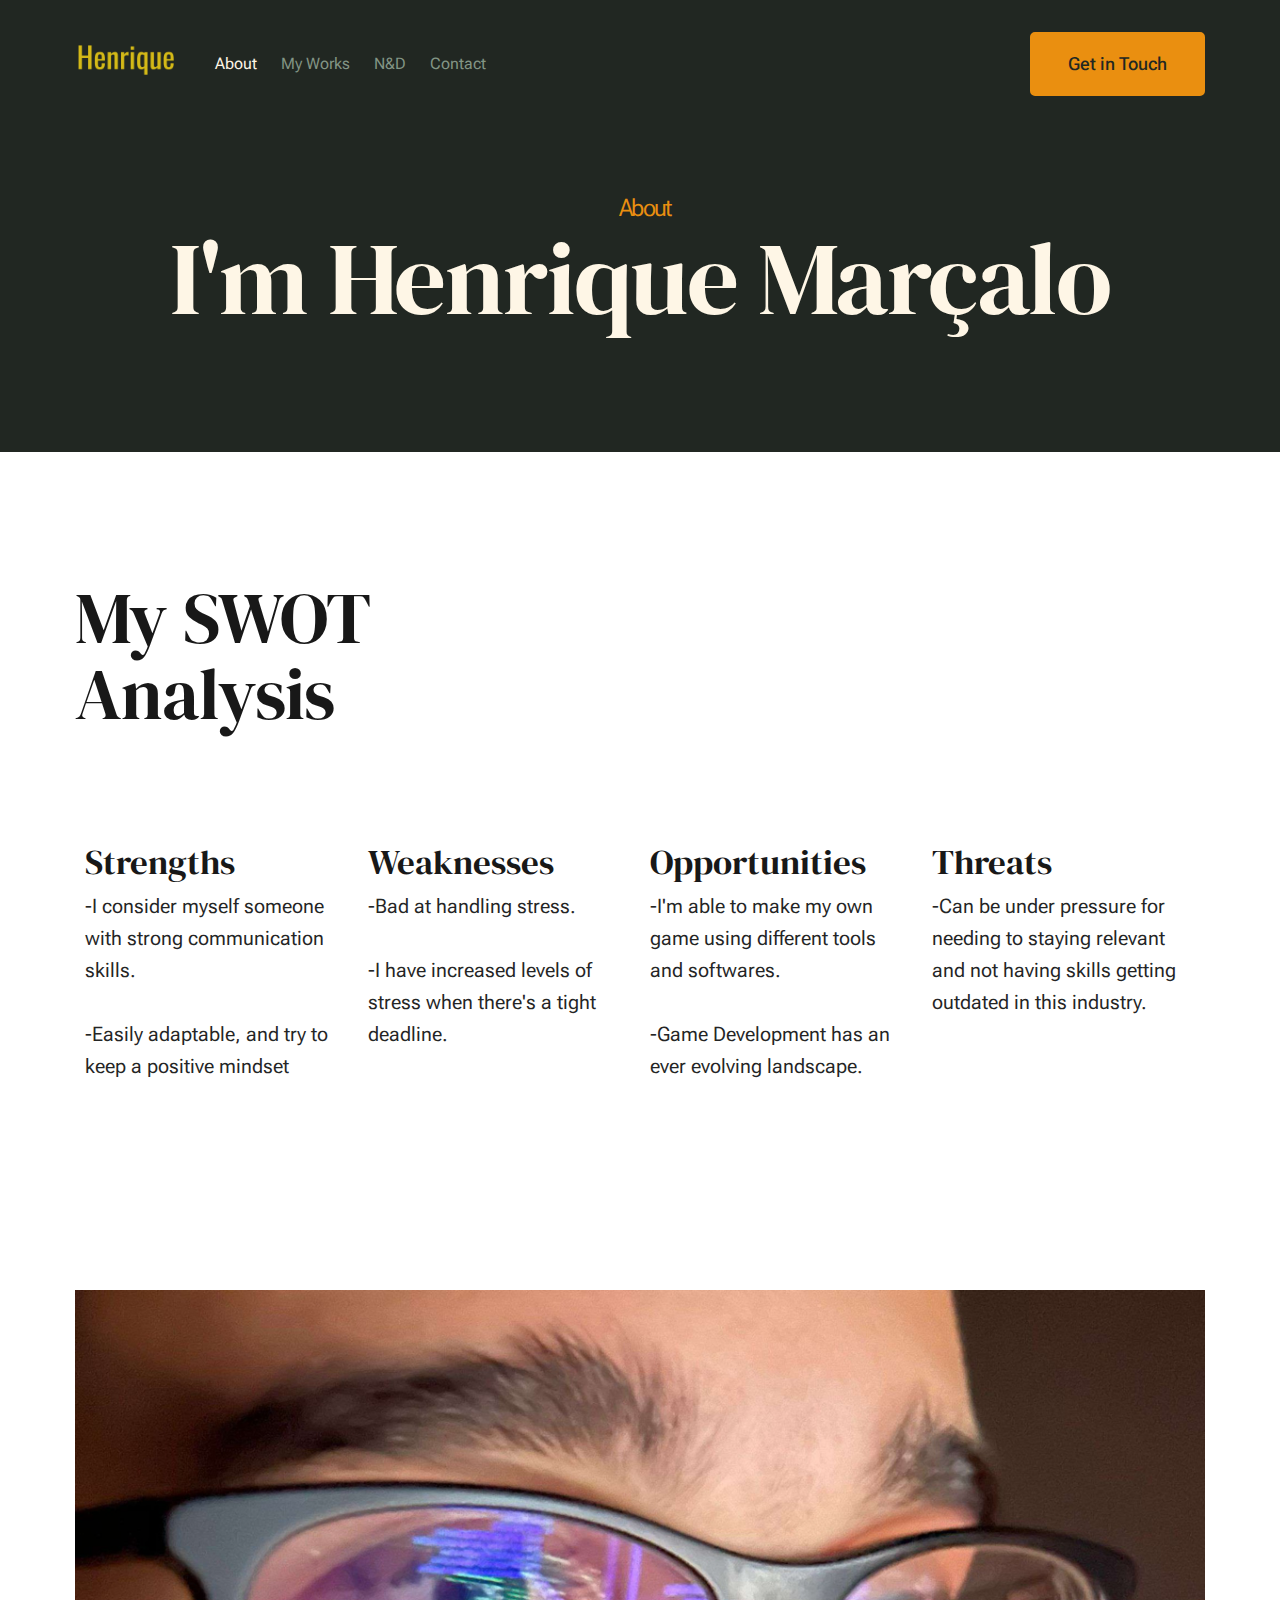
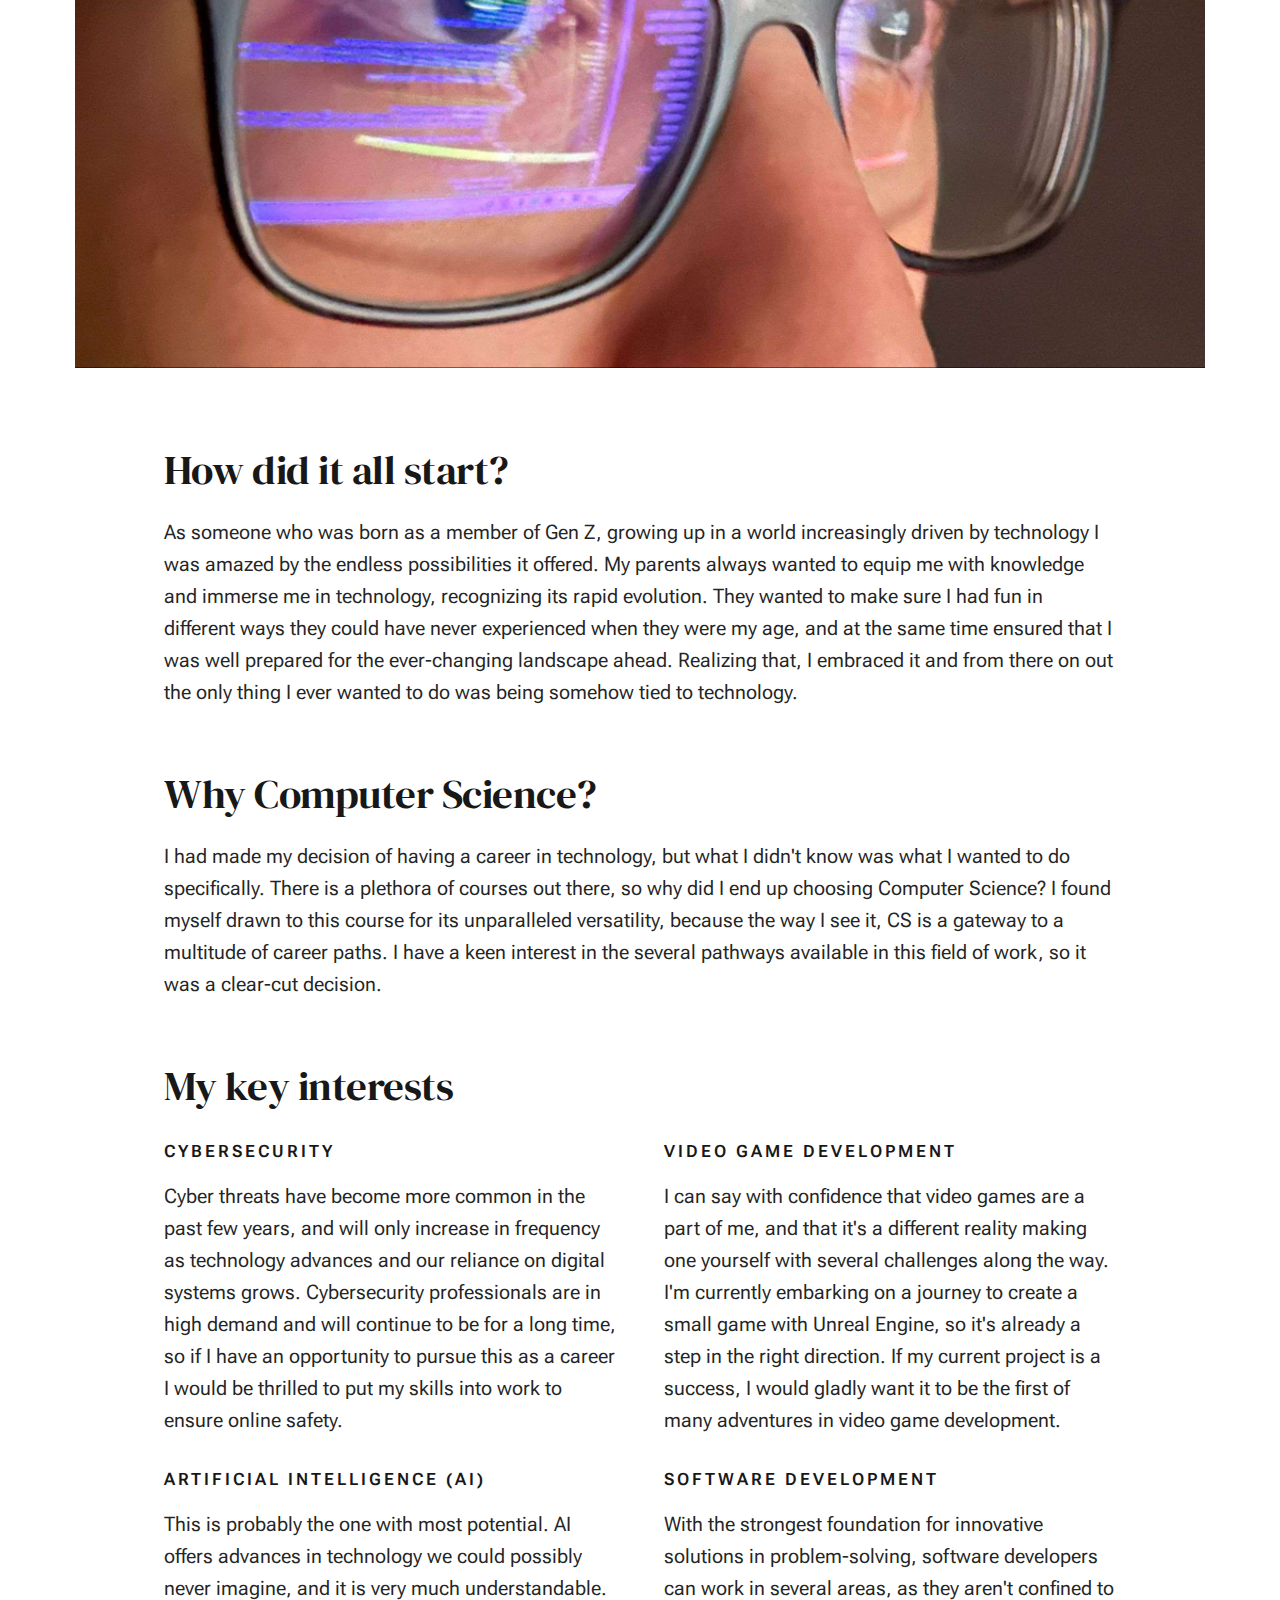
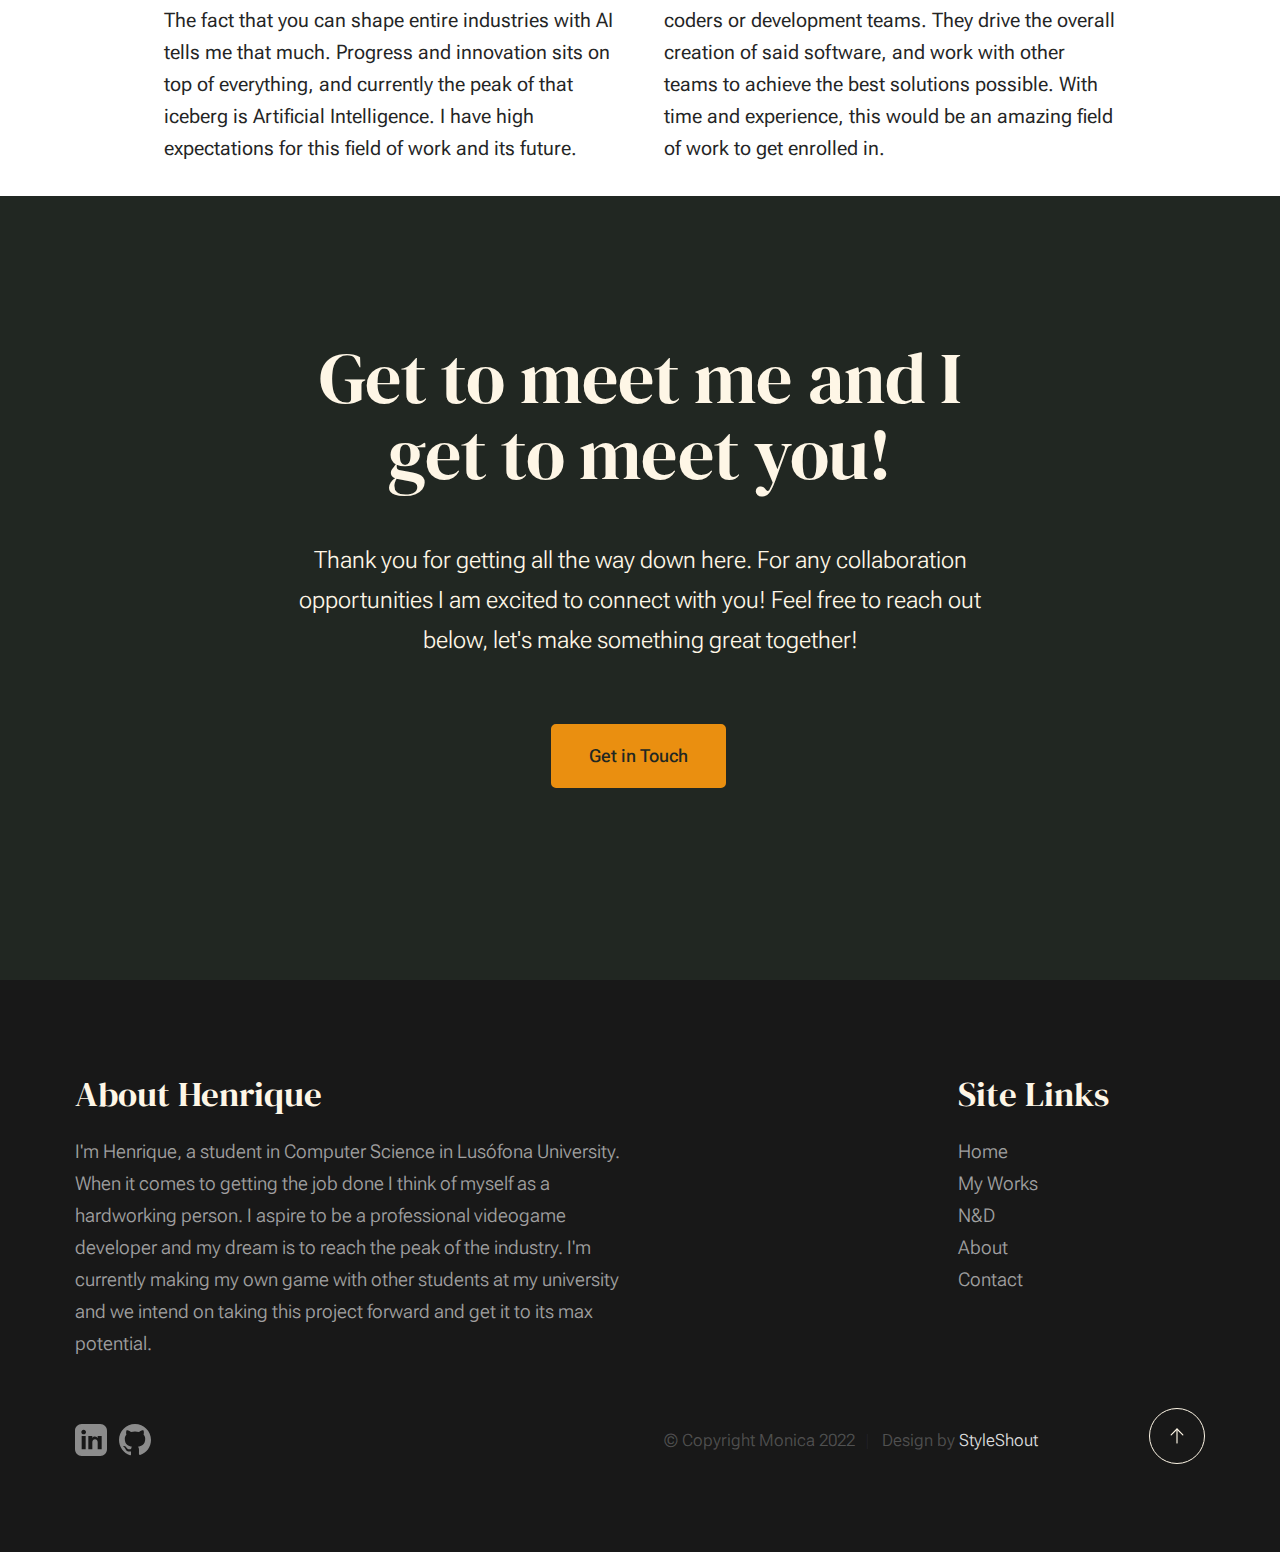
==== commit 570459b8: "Update about.html" ====
--- a/about.html
+++ b/about.html
@@ -263,12 +263,12 @@
         <footer class="s-footer">
             <div class="row s-footer__content">
                 <div class="column xl-9 lg-9 md-12 s-footer__block s-footer__about">                    
-                    <h3>About Monica</h3>
+                    <h3>About Henrique</h3>
                     <p>
-                    Lorem ipsum dolor sit amet consectetur adipisicing elit. Voluptas illum quasi facere libero, 
-                    fugiat laboriosam possimus reprehenderit eveniet vero voluptatum fugit ad quis veritatis suscipit beatae 
-                    incidunt perferendis tempore earum hic repellendus quisquam recusandae ipsa id esse. Nobis, aut deleniti.
-                    Lorem ipsum dolor sit amet consectetur, adipisicing elit. Facere ratione dignissimos.
+                    I'm Henrique, a student in Computer Science in Lusófona University. When it comes to getting the job           
+                    done I think of myself as a hardworking person. I aspire to be a professional videogame developer
+                    and my dream is to reach the peak of the industry. I'm currently making my own game with other
+                    students at my university and we intend on taking this project forward and get it to its max potential.
                     </p>               
                 </div>                
                 <div class="column xl-3 lg-3 md-6 s-footer__block s-footer__about">
